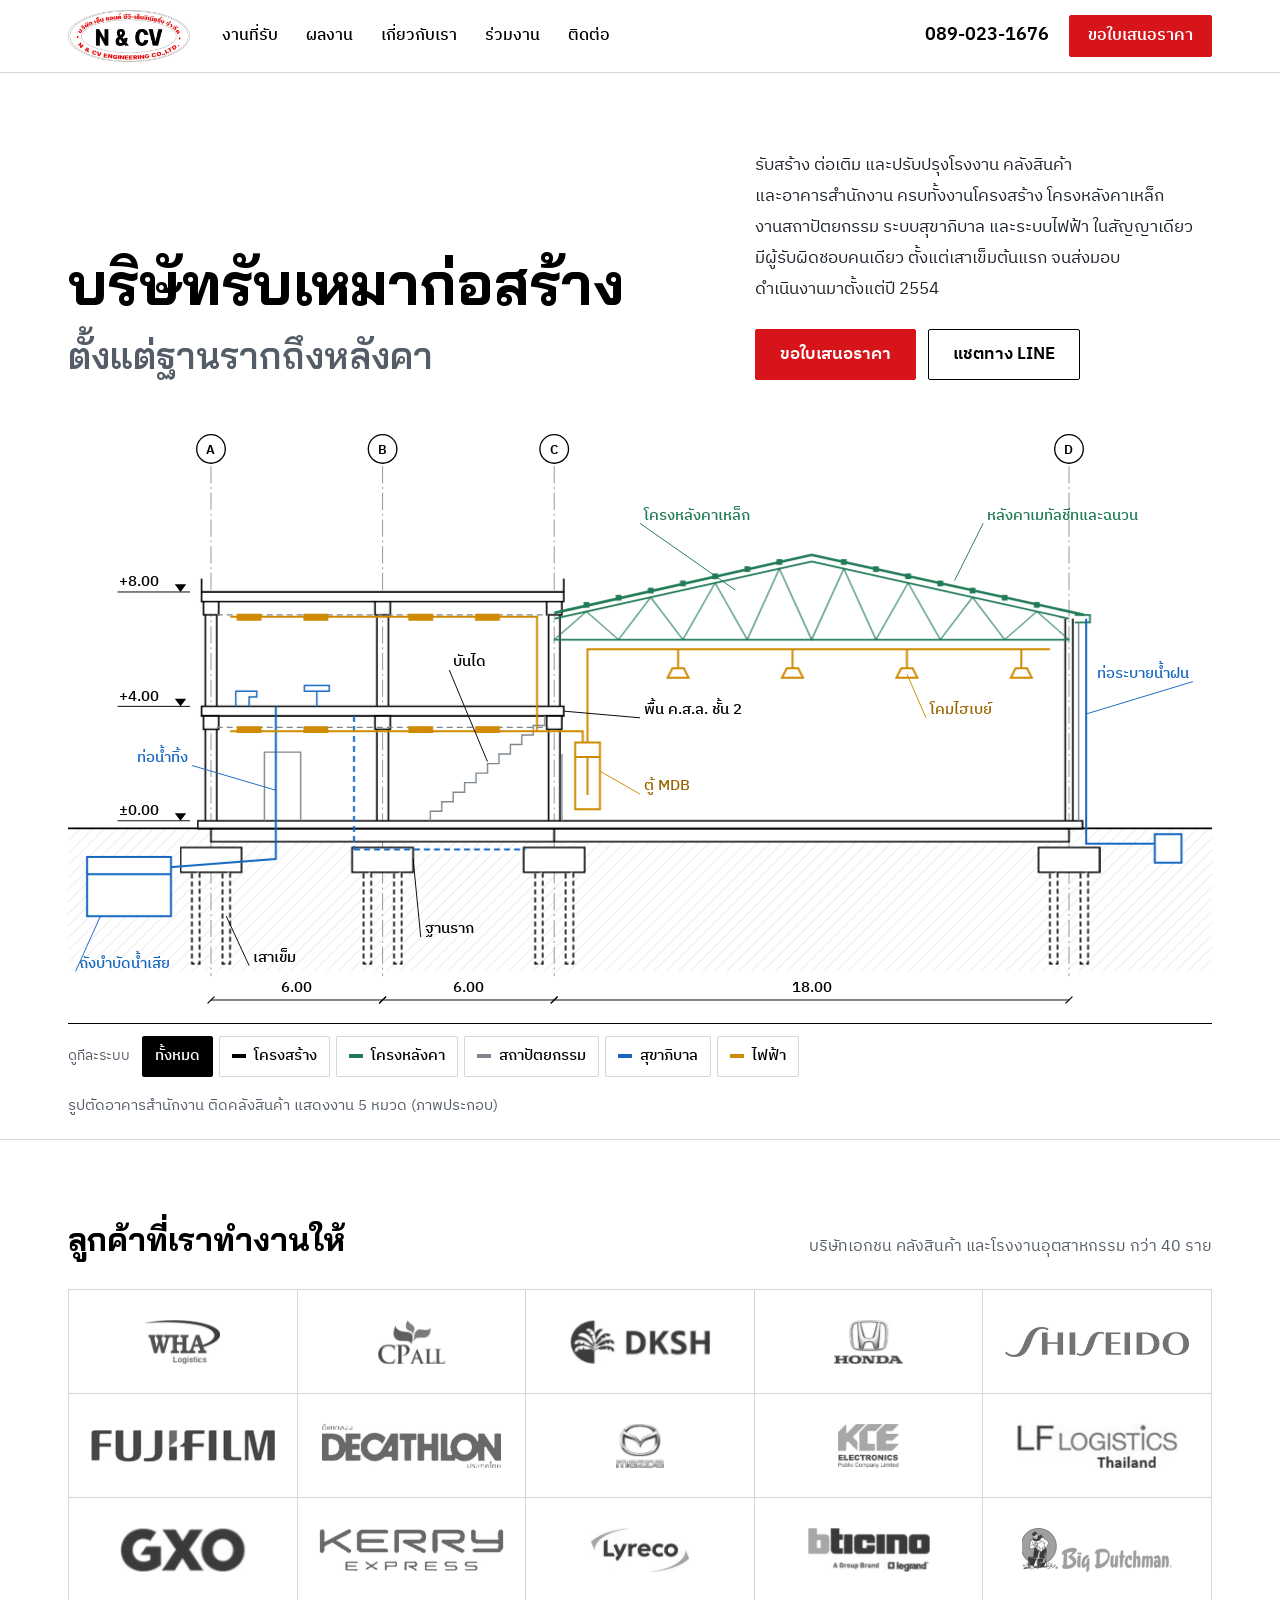
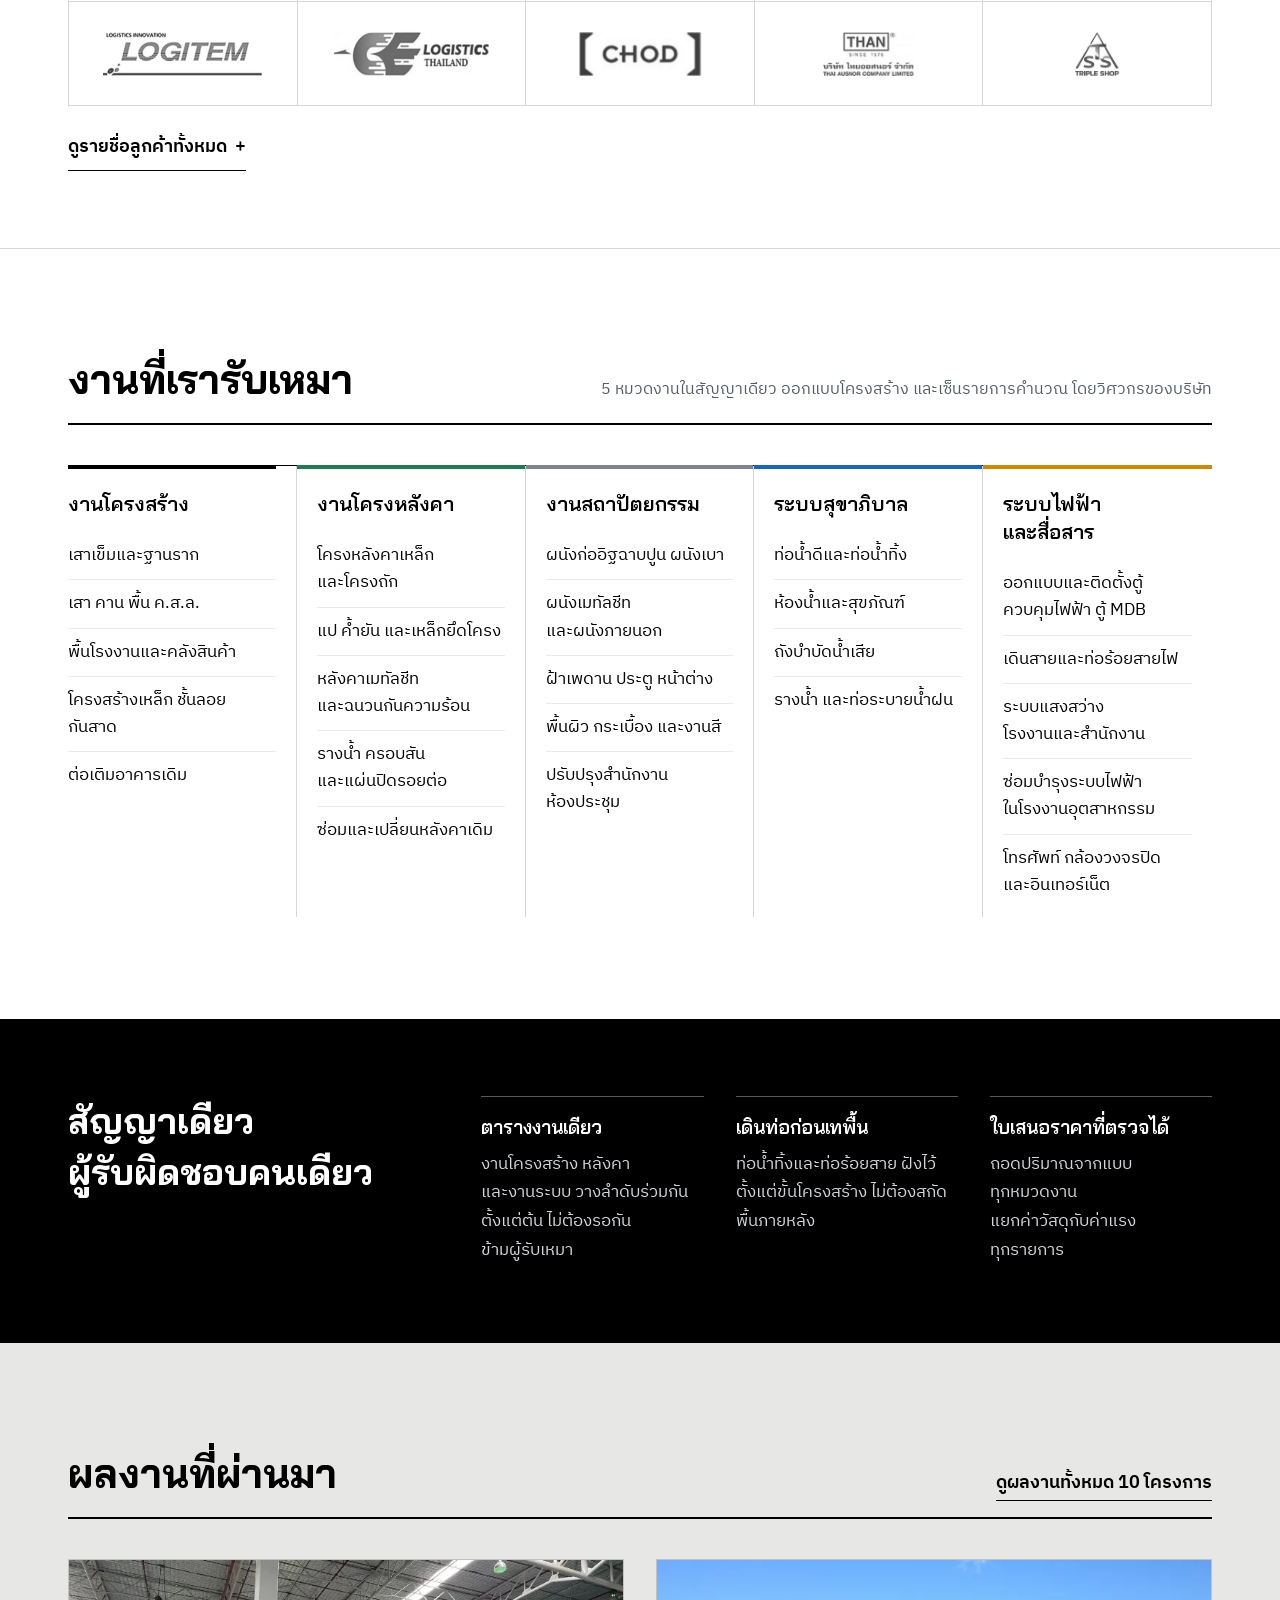
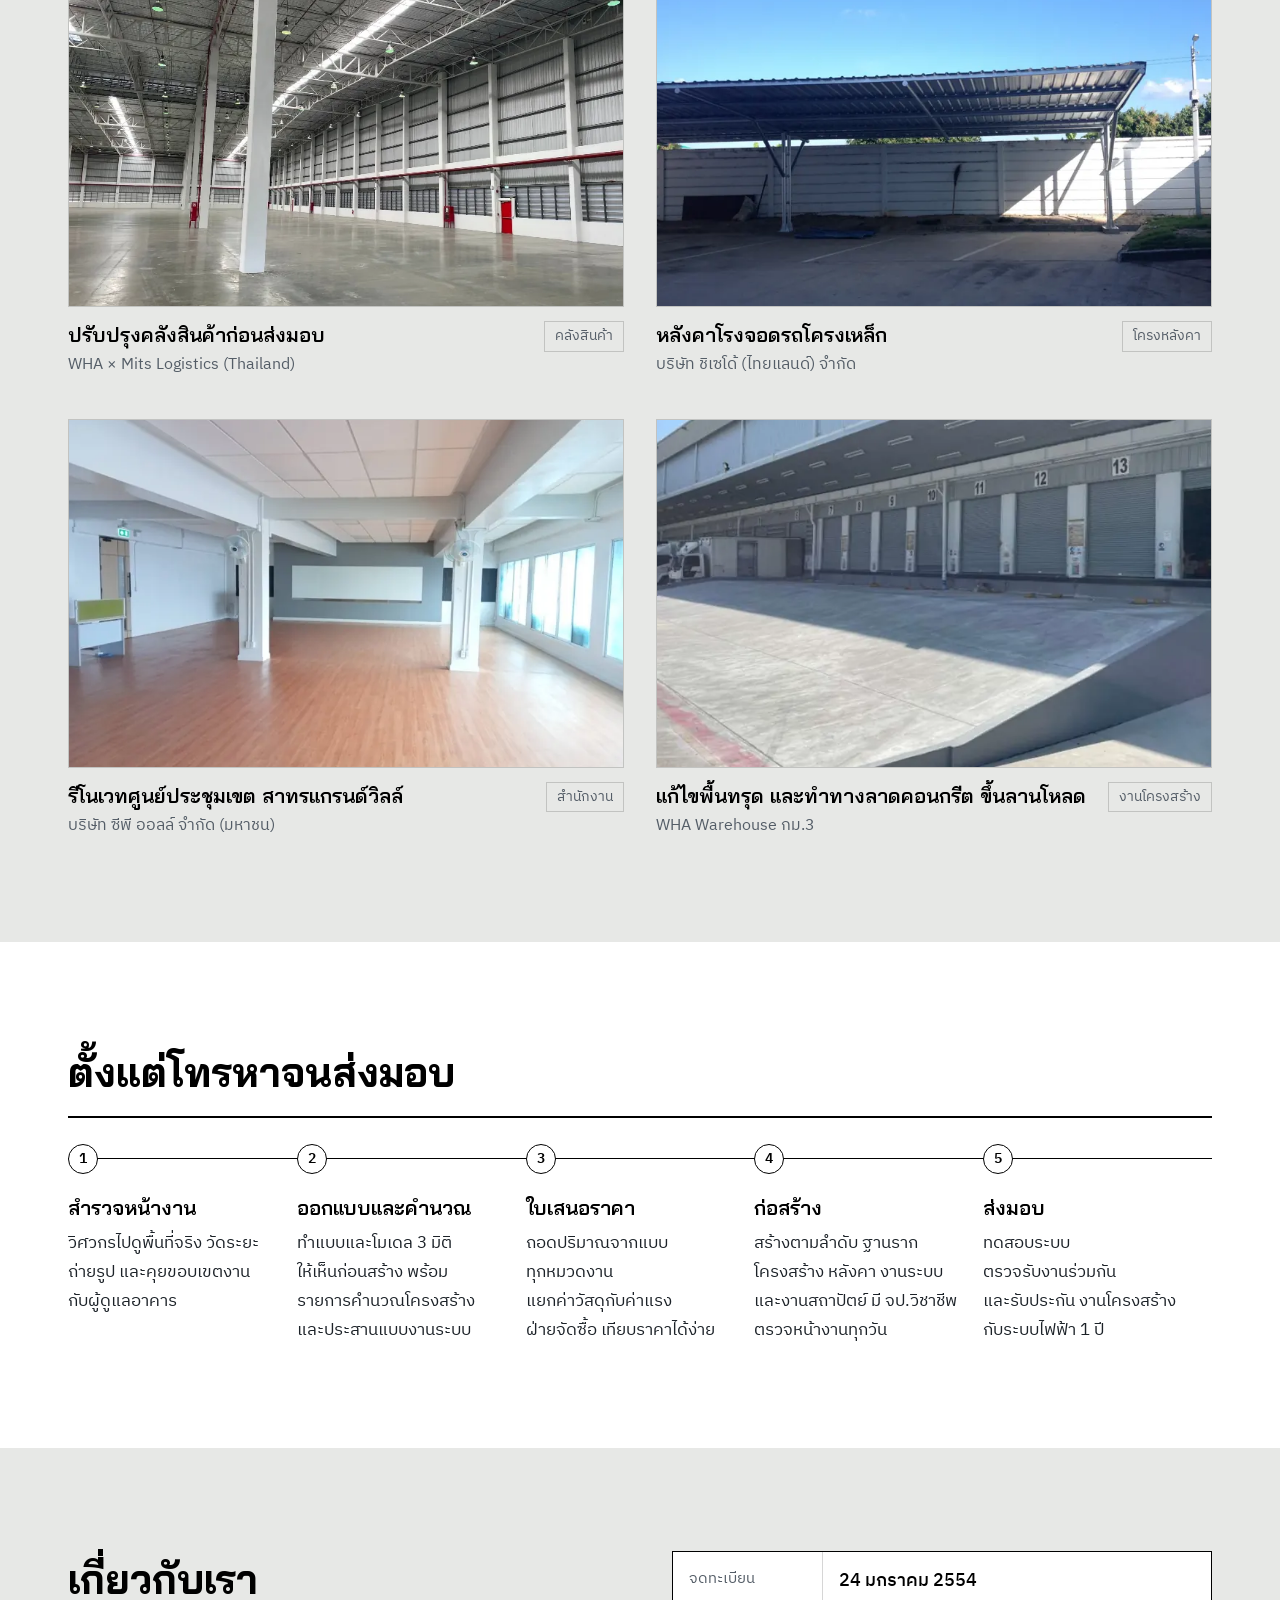
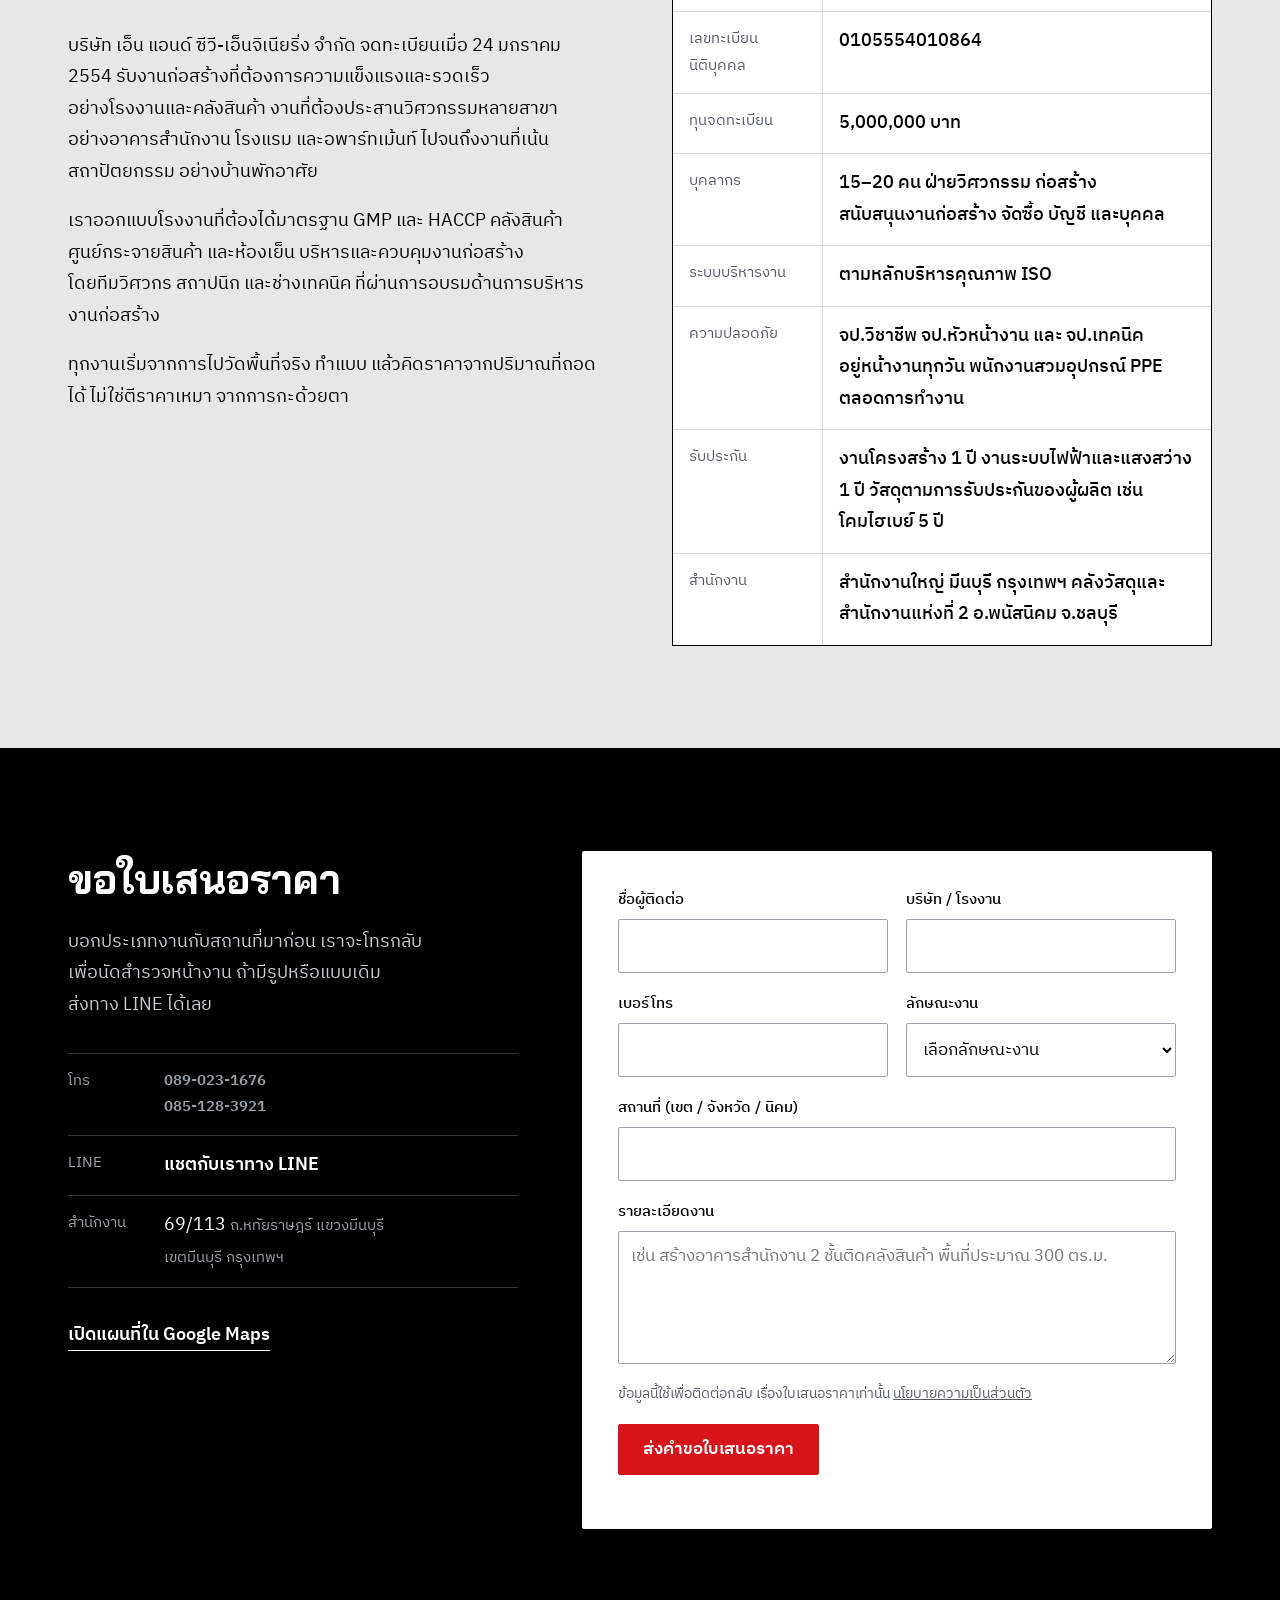
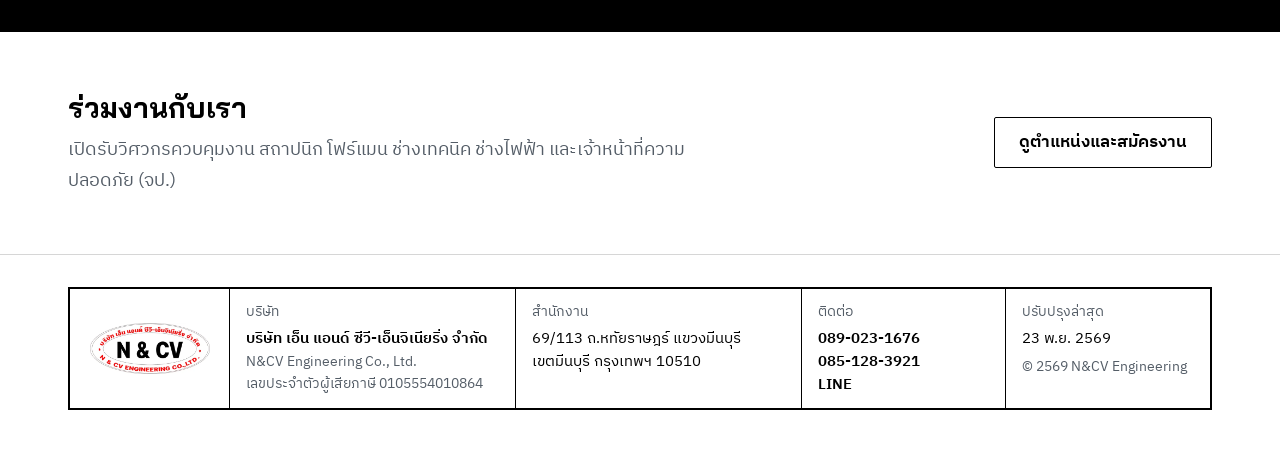
==== index.html @ 491dbe67 "เพิ่มผลงาน 10 โครงการ รายชื่อลูกค้า และข้อมูลบริษัทจากโปรไฟล์บริษัท - หน้า projects.html พร้อมรูปหน้" ====
<!DOCTYPE html>

<html lang="th">
<head>
<meta charset="utf-8"/>
<meta content="width=device-width, initial-scale=1" name="viewport"/>
<meta content="347ccyj2WPlnT-CvVRd_avqrvTC7numjDqYNuard7wk" name="google-site-verification"/>
<title>N&amp;CV Engineering | บริษัทรับเหมาก่อสร้าง งานโครงสร้าง หลังคา สถาปัตย์ และงานระบบ มีนบุรี</title>
<meta content="บริษัท เอ็น แอนด์ ซีวี-เอ็นจิเนียริ่ง จำกัด บริษัทรับเหมาก่อสร้างโรงงาน คลังสินค้า และอาคาร รับงานโครงสร้าง โครงหลังคาเหล็ก งานสถาปัตยกรรม ระบบสุขาภิบาล และระบบไฟฟ้า ตั้งแต่ปี 2554 มีนบุรี กรุงเทพฯ" name="description"/>
<link href="https://www.ncv-engineering.com/" rel="canonical"/>
<meta content="website" property="og:type"/>
<meta content="N&amp;CV Engineering — บริษัทรับเหมาก่อสร้าง ตั้งแต่ฐานรากถึงหลังคา" property="og:title"/>
<meta content="งานโครงสร้าง โครงหลังคา สถาปัตยกรรม สุขาภิบาล และไฟฟ้า โดยผู้รับเหมาหลักรายเดียว ตั้งแต่ปี 2554" property="og:description"/>
<meta content="https://www.ncv-engineering.com/" property="og:url"/>
<meta content="th_TH" property="og:locale"/>
<meta content="#000000" name="theme-color"/>
<link as="font" crossorigin="" href="assets/fonts/baijam-700.woff" rel="preload" type="font/woff"/>
<link as="font" crossorigin="" href="assets/fonts/plexthai-400.woff" rel="preload" type="font/woff"/>
<link href="css/site.css" rel="stylesheet"/>
<script type="application/ld+json">
{
  "@context": "https://schema.org",
  "@type": "GeneralContractor",
  "name": "บริษัท เอ็น แอนด์ ซีวี-เอ็นจิเนียริ่ง จำกัด",
  "alternateName": "N&CV Engineering Co., Ltd.",
  "url": "https://www.ncv-engineering.com/",
  "logo": "https://www.ncv-engineering.com/assets/img/logo.webp",
  "telephone": ["+66890231676", "+66851283921"],
  "taxID": "0105554010864",
  "foundingDate": "2011",
  "address": {
    "@type": "PostalAddress",
    "streetAddress": "69/113 ถนนหทัยราษฎร์ แขวงมีนบุรี",
    "addressLocality": "เขตมีนบุรี",
    "addressRegion": "กรุงเทพมหานคร",
    "addressCountry": "TH"
  },
  "areaServed": ["กรุงเทพมหานคร", "ปริมณฑล", "ภาคกลาง", "ภาคตะวันออก"],
  "knowsAbout": ["งานโครงสร้าง", "เสาเข็มและฐานราก", "โครงหลังคาเหล็ก", "งานสถาปัตยกรรม", "ระบบสุขาภิบาล", "ระบบไฟฟ้า"]
}
</script>
</head>
<body>
<a class="skip" href="#main">ข้ามไปเนื้อหา</a>
<header class="top">
<div class="top__in">
<a aria-label="N&amp;CV Engineering หน้าแรก" class="brand" href="./">
<img alt="บริษัท เอ็น แอนด์ ซีวี-เอ็นจิเนียริ่ง จำกัด" height="187" src="assets/img/logo.webp" width="440"/>
</a>
<nav aria-label="เมนูหลัก" class="nav">
<button aria-controls="nav-list" aria-expanded="false" class="nav__toggle" type="button">เมนู</button>
<ul id="nav-list">
<li><a href="#systems">งานที่รับ</a></li>
<li><a href="#projects">ผลงาน</a></li>
<li><a href="#about">เกี่ยวกับเรา</a></li>
<li><a href="#careers">ร่วมงาน</a></li>
<li><a href="#contact">ติดต่อ</a></li>
</ul>
</nav>
<div class="top__cta">
<a class="tel" href="tel:0890231676">089-023-1676</a>
<a class="btn btn--red" href="#contact">ขอใบเสนอราคา</a>
</div>
</div>
</header>
<main id="main">
<!-- HERO -->
<section aria-labelledby="hero-title" class="hero2">
<div class="wrap hero2__head">
<h1 id="hero-title"><span class="nw">บริษัทรับเหมาก่อสร้าง</span> <span class="nw h1-sub">ตั้งแต่ฐานรากถึงหลังคา</span></h1>
<div class="hero2__side">
<p class="lead"><span class="nw">รับสร้าง</span> <span class="nw">ต่อเติม</span> <span class="nw">และปรับปรุงโรงงาน</span> <span class="nw">คลังสินค้า</span> <span class="nw">และอาคารสำนักงาน</span> <span class="nw">ครบทั้งงานโครงสร้าง</span> <span class="nw">โครงหลังคาเหล็ก</span> <span class="nw">งานสถาปัตยกรรม</span> <span class="nw">ระบบสุขาภิบาล</span> <span class="nw">และระบบไฟฟ้า</span> <span class="nw">ในสัญญาเดียว</span> <span class="nw">มีผู้รับผิดชอบคนเดียว</span> <span class="nw">ตั้งแต่เสาเข็มต้นแรก</span> <span class="nw">จนส่งมอบ</span> <span class="nw">ดำเนินงานมาตั้งแต่ปี</span> 2554</p>
<div class="hero2__btns">
<a class="btn btn--red btn--lg" href="#contact">ขอใบเสนอราคา</a>
<a class="btn btn--line btn--lg" href="https://line.me/ti/p/NKvT3lnW9f" rel="noopener">แชตทาง LINE</a>
</div>
</div>
</div>
<figure class="wrap sect">
<div class="sect__dwg" id="sect">
<svg viewBox="0 0 1200 620" role="img" aria-labelledby="dwg-t dwg-d">
<title id="dwg-t">รูปตัดอาคาร แสดงงานโครงสร้าง สถาปัตยกรรม สุขาภิบาล และไฟฟ้า</title>
<desc id="dwg-d">อาคารสำนักงานสองชั้นติดกับคลังสินค้าโครงหลังคาเหล็ก ตั้งแต่เสาเข็มและฐานรากจนถึงท่อและระบบไฟฟ้า</desc>
<defs><pattern id="earth" width="9" height="9" patternUnits="userSpaceOnUse" patternTransform="rotate(45)"><line x1="0" y1="0" x2="0" y2="9" stroke="#b3b9bf" stroke-width="1"/></pattern>
<marker id="tk" viewBox="0 0 10 10" refX="5" refY="5" markerWidth="9" markerHeight="9" orient="auto"><line x1="1" y1="9" x2="9" y2="1" stroke="#000" stroke-width="1.4"/></marker></defs>
<g class="g-grid"><line x1="150" y1="40" x2="150" y2="575"/><line x1="330" y1="40" x2="330" y2="575"/><line x1="510" y1="40" x2="510" y2="575"/><line x1="1050" y1="40" x2="1050" y2="575"/></g>
<g class="g-bub"><circle cx="150" cy="22" r="15"/><text x="150" y="27">A</text><circle cx="330" cy="22" r="15"/><text x="330" y="27">B</text><circle cx="510" cy="22" r="15"/><text x="510" y="27">C</text><circle cx="1050" cy="22" r="15"/><text x="1050" y="27">D</text></g>
<rect x="0" y="420" width="1200" height="150" fill="url(#earth)" opacity=".55"/>
<line class="g-ground" x1="0" y1="420" x2="1200" y2="420"/>
<g class="L L-str L-fnd" data-layer="str">
<rect class="fill" x="118" y="440" width="64" height="26"/>
<rect class="pile" x="130" y="466" width="8" height="96"/>
<rect class="pile" x="162" y="466" width="8" height="96"/>
<rect class="fill" x="298" y="440" width="64" height="26"/>
<rect class="pile" x="310" y="466" width="8" height="96"/>
<rect class="pile" x="342" y="466" width="8" height="96"/>
<rect class="fill" x="478" y="440" width="64" height="26"/>
<rect class="pile" x="490" y="466" width="8" height="96"/>
<rect class="pile" x="522" y="466" width="8" height="96"/>
<rect class="fill" x="1018" y="440" width="64" height="26"/>
<rect class="pile" x="1030" y="466" width="8" height="96"/>
<rect class="pile" x="1062" y="466" width="8" height="96"/>
<rect class="fill" x="150" y="420" width="360" height="14"/>
<rect class="fill" x="510" y="420" width="540" height="14"/>
</g>
<g class="L L-str L-frame" data-layer="str">
<rect class="fill" x="136" y="412" width="928" height="8"/>
<path d="M144.0 412 V172 M156.0 412 V172"/>
<path d="M324.0 412 V172 M336.0 412 V172"/>
<path d="M504.0 412 V172 M516.0 412 V172"/>
<rect class="fill" x="140" y="292" width="380" height="10"/>
<rect class="fill" x="140" y="172" width="380" height="10"/>
<rect class="fill" x="142" y="302" width="16" height="14"/><rect class="fill" x="142" y="182" width="16" height="14"/>
<rect class="fill" x="322" y="302" width="16" height="14"/><rect class="fill" x="322" y="182" width="16" height="14"/>
<rect class="fill" x="502" y="302" width="16" height="14"/><rect class="fill" x="502" y="182" width="16" height="14"/>
<path d="M140 172 V158 M520 172 V158"/>
<path d="M1046 412 V200 M1054 412 V200"/>
</g>
<g class="L L-roof" data-layer="roof">
<path d="M510 200 L780 140 L1050 200"/>
<path d="M510 222 H1050"/>
<path class="thin" d="M510.0 222.0 L543.8 192.5 L577.5 222.0 L611.2 177.5 L645.0 222.0 L678.8 162.5 L712.5 222.0 L746.2 147.5 L780.0 222.0 L813.8 147.5 L847.5 222.0 L881.2 162.5 L915.0 222.0 L948.8 177.5 L982.5 222.0 L1016.2 192.5 L1050.0 222.0"/>
<path class="sheet" d="M510 194 L780 133 L1066 196"/>
<path d="M1056 196 h16 v8 h-16"/>
<rect class="pur" x="540.8" y="182.5" width="6" height="6"/>
<rect class="pur" x="810.8" y="137.5" width="6" height="6"/>
<rect class="pur" x="574.5" y="175.0" width="6" height="6"/>
<rect class="pur" x="844.5" y="145.0" width="6" height="6"/>
<rect class="pur" x="608.2" y="167.5" width="6" height="6"/>
<rect class="pur" x="878.2" y="152.5" width="6" height="6"/>
<rect class="pur" x="642.0" y="160.0" width="6" height="6"/>
<rect class="pur" x="912.0" y="160.0" width="6" height="6"/>
<rect class="pur" x="675.8" y="152.5" width="6" height="6"/>
<rect class="pur" x="945.8" y="167.5" width="6" height="6"/>
<rect class="pur" x="709.5" y="145.0" width="6" height="6"/>
<rect class="pur" x="979.5" y="175.0" width="6" height="6"/>
<rect class="pur" x="743.2" y="137.5" width="6" height="6"/>
<rect class="pur" x="1013.2" y="182.5" width="6" height="6"/>
</g>
<g class="L L-arc" data-layer="arc">
<path d="M510 194 H510"/>
<path class="dash" d="M156 314 H504 M156 196 H504"/>
<path d="M1060 412 V204"/>
<path d="M518 412 V342 H518"/>
<path d="M206 412 V340 H244 V412"/>
<path d="M380 412 L380 402 L392 402 L392 392 L404 392 L404 382 L416 382 L416 372 L428 372 L428 362 L440 362 L440 352 L452 352 L452 342 L464 342 L464 332 L476 332 L476 322 L488 322 L488 312 L500 312 L500 302"/>
</g>
<g class="L L-san" data-layer="san">
<path class="fixt" d="M176 292 v-16 h22 v6 h-8 v10 M248 270 h26 v6 h-26z M261 276 v16"/>
<path d="M218 292 V452 L64 464"/>
<rect class="fillw" x="20" y="450" width="88" height="62"/><path d="M20 468 H108"/>
<path d="M1068 200 V410 L1068 436 H1140"/><rect class="fillw" x="1140" y="426" width="28" height="30"/>
<path class="dash" d="M300 302 V442 M300 442 H480"/>
</g>
<g class="L L-ele" data-layer="ele">
<rect class="fillw" x="532" y="330" width="26" height="70"/><path d="M532 345 h26 M545 345 v40"/>
<path d="M545 330 V232 H1030 M545 232 V232"/>
<path d="M640 232 V252 M629 262 L634 252 H646 L651 262 Z"/>
<path d="M760 232 V252 M749 262 L754 252 H766 L771 262 Z"/>
<path d="M880 232 V252 M869 262 L874 252 H886 L891 262 Z"/>
<path d="M1000 232 V252 M989 262 L994 252 H1006 L1011 262 Z"/>
<path d="M540 330 V318 H170 M492 318 V198 H170"/>
<rect class="lamp" x="178" y="314" width="24" height="5"/><rect class="lamp" x="178" y="196" width="24" height="5"/>
<rect class="lamp" x="248" y="314" width="24" height="5"/><rect class="lamp" x="248" y="196" width="24" height="5"/>
<rect class="lamp" x="358" y="314" width="24" height="5"/><rect class="lamp" x="358" y="196" width="24" height="5"/>
<rect class="lamp" x="428" y="314" width="24" height="5"/><rect class="lamp" x="428" y="196" width="24" height="5"/>
</g>
<g class="labs">
<g class="lab" data-layer="str"><path d="M166 512 L190 564"/><text x="194" y="560" text-anchor="start">เสาเข็ม</text></g>
<g class="lab" data-layer="str"><path d="M362 452 L370 534"/><text x="374" y="530" text-anchor="start">ฐานราก</text></g>
<g class="lab" data-layer="roof"><path d="M700 170 L600 100"/><text x="604" y="96" text-anchor="start">โครงหลังคาเหล็ก</text></g>
<g class="lab" data-layer="roof"><path d="M930 160 L960 100"/><text x="964" y="96" text-anchor="start">หลังคาเมทัลชีทและฉนวน</text></g>
<g class="lab" data-layer="str"><path d="M520 297 L600 304"/><text x="604" y="300" text-anchor="start">พื้น ค.ส.ล. ชั้น 2</text></g>
<g class="lab" data-layer="arc"><path d="M440 350 L400 254"/><text x="404" y="250" text-anchor="start">บันได</text></g>
<g class="lab" data-layer="san"><path d="M34 512 L8 570"/><text x="12" y="566" text-anchor="start">ถังบำบัดน้ำเสีย</text></g>
<g class="lab" data-layer="san"><path d="M218 380 L130 354"/><text x="126" y="350" text-anchor="end">ท่อน้ำทิ้ง</text></g>
<g class="lab" data-layer="san"><path d="M1068 300 L1180 266"/><text x="1176" y="262" text-anchor="end">ท่อระบายน้ำฝน</text></g>
<g class="lab" data-layer="ele"><path d="M558 360 L600 384"/><text x="604" y="380" text-anchor="start">ตู้ MDB</text></g>
<g class="lab" data-layer="ele"><path d="M880 258 L900 304"/><text x="904" y="300" text-anchor="start">โคมไฮเบย์</text></g>
</g>
<g class="lv">
<path d="M52 412 H128"/><path class="tri" d="M118 412 l-6 -8 h12z"/><text x="54" y="406">±0.00</text>
<path d="M52 292 H128"/><path class="tri" d="M118 292 l-6 -8 h12z"/><text x="54" y="286">+4.00</text>
<path d="M52 172 H128"/><path class="tri" d="M118 172 l-6 -8 h12z"/><text x="54" y="166">+8.00</text>
</g>
<g class="dm">
<line x1="150" y1="600" x2="330" y2="600" marker-start="url(#tk)" marker-end="url(#tk)"/><text x="240.0" y="592">6.00</text>
<line x1="330" y1="600" x2="510" y2="600" marker-start="url(#tk)" marker-end="url(#tk)"/><text x="420.0" y="592">6.00</text>
<line x1="510" y1="600" x2="1050" y2="600" marker-start="url(#tk)" marker-end="url(#tk)"/><text x="780.0" y="592">18.00</text>
</g></svg>
    </div>
<figcaption class="sect__bar">
<div aria-label="เลือกดูทีละระบบ" class="layers" role="group">
<span class="layers__k">ดูทีละระบบ</span>
<button aria-pressed="true" class="ly" data-layer="all" type="button">ทั้งหมด</button>
<button aria-pressed="false" class="ly" data-layer="str" type="button"><i class="sw sw--str"></i>โครงสร้าง</button>
<button aria-pressed="false" class="ly" data-layer="roof" type="button"><i class="sw sw--roof"></i>โครงหลังคา</button>
<button aria-pressed="false" class="ly" data-layer="arc" type="button"><i class="sw sw--arc"></i>สถาปัตยกรรม</button>
<button aria-pressed="false" class="ly" data-layer="san" type="button"><i class="sw sw--san"></i>สุขาภิบาล</button>
<button aria-pressed="false" class="ly" data-layer="ele" type="button"><i class="sw sw--ele"></i>ไฟฟ้า</button>
</div>
<p class="sect__cap"><span class="nw">รูปตัดอาคารสำนักงาน</span> <span class="nw">ติดคลังสินค้า</span> <span class="nw">แสดงงาน</span> 5 <span class="nw">หมวด</span> <span class="nw">(ภาพประกอบ)</span></p>
</figcaption>
</figure>
</section>
<!-- CLIENTS -->
<section aria-labelledby="clients-t" class="clients">
<div class="wrap">
<div class="clients__head">
<h2 id="clients-t">ลูกค้าที่เราทำงานให้</h2>
<p class="sec__note"><span class="nw">บริษัทเอกชน</span> <span class="nw">คลังสินค้า</span> <span class="nw">และโรงงานอุตสาหกรรม</span> <span class="nw">กว่า</span> 40 <span class="nw">ราย</span></p>
</div>
<ul class="logos">
<li><img alt="WHA" height="96" loading="lazy" src="assets/img/clients/wha.webp" width="164"/></li>
<li><img alt="CP ALL" height="96" loading="lazy" src="assets/img/clients/cpall.webp" width="147"/></li>
<li><img alt="DKSH" height="94" loading="lazy" src="assets/img/clients/dksh.webp" width="300"/></li>
<li><img alt="Honda" height="96" loading="lazy" src="assets/img/clients/honda.webp" width="149"/></li>
<li><img alt="Shiseido" height="60" loading="lazy" src="assets/img/clients/shiseido.webp" width="360"/></li>
<li><img alt="Fujifilm" height="51" loading="lazy" src="assets/img/clients/fujifilm.webp" width="300"/></li>
<li><img alt="Decathlon" height="74" loading="lazy" src="assets/img/clients/decathlon.webp" width="300"/></li>
<li><img alt="Mazda" height="96" loading="lazy" src="assets/img/clients/mazda.webp" width="103"/></li>
<li><img alt="KCE" height="96" loading="lazy" src="assets/img/clients/kce.webp" width="132"/></li>
<li><img alt="LF Logistics" height="82" loading="lazy" src="assets/img/clients/lf.webp" width="300"/></li>
<li><img alt="GXO" height="96" loading="lazy" src="assets/img/clients/gxo.webp" width="273"/></li>
<li><img alt="Kerry Express" height="69" loading="lazy" src="assets/img/clients/kerry.webp" width="300"/></li>
<li><img alt="Lyreco" height="96" loading="lazy" src="assets/img/clients/lyreco.webp" width="212"/></li>
<li><img alt="BTicino" height="96" loading="lazy" src="assets/img/clients/bticino.webp" width="266"/></li>
<li><img alt="Big Dutchman" height="88" loading="lazy" src="assets/img/clients/bigdutchman.webp" width="300"/></li>
<li><img alt="Logitem" height="83" loading="lazy" src="assets/img/clients/logitem.webp" width="300"/></li>
<li><img alt="E Logistics Thailand" height="85" loading="lazy" src="assets/img/clients/elogistics.webp" width="300"/></li>
<li><img alt="โชติธนวัฒน์" height="96" loading="lazy" src="assets/img/clients/chod.webp" width="267"/></li>
<li><img alt="ไทยออสนอร์" height="96" loading="lazy" src="assets/img/clients/thaiausnor.webp" width="197"/></li>
<li><img alt="Triple Shop" height="96" loading="lazy" src="assets/img/clients/tripleshop.webp" width="97"/></li>
</ul>
<details class="names">
<summary>ดูรายชื่อลูกค้าทั้งหมด</summary>
<ul>
<li>AAL CO.,LTD.</li>
<li>ASIA VENDING MACHINE OPERATION CO.,LTD.</li>
<li>FERRUM PUBLIC CO.,LTD.</li>
<li>G4S SOLUTION (THAILAND) CO.,LTD.</li>
<li>HIROOK (THAILAND) CO.,LTD.</li>
<li>TRD ASIA CO.,LTD.</li>
<li>บริษัท เค ซี อี อินเตอร์เนชั่นแนล จำกัด</li>
<li>บริษัท เค.เอส.รีฟริเจอเรชั่น จำกัด</li>
<li>บริษัท เคซีอี อีเล็คโทรนิคส์ จำกัด</li>
<li>บริษัท เคซีอี เทคโนโลยี จำกัด</li>
<li>บริษัท โชติธนวัฒน์ จำกัด</li>
<li>บริษัท ซีพี ออลล์ จำกัด (มหาชน)</li>
<li>บริษัท เซโฟรา ดิจิตอล (ประเทศไทย) จำกัด</li>
<li>บริษัท ทีเอสทูลคอมพลีท จำกัด</li>
<li>บริษัท ไทยออสนอร์ จำกัด</li>
<li>บริษัท ทเวนตี้โฟร์ ช้อปปิ้ง จำกัด</li>
<li>บริษัท เทคิ้นท์ จำกัด</li>
<li>ทรัสต์เพื่อการลงทุนในสิทธิการเช่าอสังหาริมทรัพย์ ภิรัชออฟฟิศ</li>
<li>บริษัท ไทยเนส คอร์เปอเรชั่น</li>
<li>ธนาคารแลนด์ แอนด์ เฮ้าส์</li>
<li>บริษัท บิทิชีโน (ประเทศไทย) จำกัด</li>
<li>บริษัท บิลท์ แลนด์ จำกัด</li>
<li>บริษัท ปิยะมาตา จำกัด</li>
<li>บริษัท ปัญญาธารา จำกัด</li>
<li>บริษัท ปีเตอร์ พอล แอนด์ แมรี่ อินเตอร์เทรด จำกัด</li>
<li>บริษัท ภิรัชบุรี จำกัด</li>
<li>บริษัท รวมวรรธนะ จำกัด</li>
<li>บริษัท ลีเรคโก (ประเทศไทย) จำกัด</li>
<li>บริษัท โลจิเทม (ประเทศไทย) จำกัด</li>
<li>วิทยาลัยเทคโนโลยีปัญญาภิวัฒน์</li>
<li>บริษัท สยาม เค-เทค จำกัด</li>
<li>บริษัท สยามซันไรซ์ เอ็นเตอร์ไพรส์ จำกัด</li>
<li>บริษัท สไมล์บูล มาเก็ตติ้ง จำกัด</li>
<li>บริษัท อินเตอร์ไทย ดีเวลล็อปเมนท์ จำกัด</li>
<li>นิติบุคคลอาคารชุด ไอ-เฮ้าส์ ลากูน่าการ์เด้นท์ 4</li>
<li>บริษัท อิชิดะ ไทเชอิชิ (ประเทศไทย) จำกัด</li>
<li>บริษัท ออฟฟิศเมท โลจิกส์ จำกัด</li>
<li>บริษัท ฮิวล่อน (ประเทศไทย) จำกัด</li>
<li>บริษัท ชิเซโด้ (ไทยแลนด์) จำกัด</li>
<li>บริษัท คุเรฮะ (ไทยแลนด์) จำกัด</li>
<li>WHA Group</li>
<li>DKSH</li>
<li>LF Logistics Thailand</li>
<li>Mits Logistics (Thailand)</li>
<li>Unilever</li>
</ul>
</details>
</div>
</section>
<!-- SYSTEMS -->
<section aria-labelledby="systems-t" class="sec" id="systems">
<div class="wrap">
<div class="sec__head">
<h2 id="systems-t">งานที่เรารับเหมา</h2>
<p class="sec__note">5 <span class="nw">หมวดงานในสัญญาเดียว</span> <span class="nw">ออกแบบโครงสร้าง</span> <span class="nw">และเซ็นรายการคำนวณ</span> <span class="nw">โดยวิศวกรของบริษัท</span></p>
</div>
<div class="sys">
<section aria-labelledby="s-str" class="sys__col" data-layer="str">
<h3 id="s-str"><i class="sw sw--str"></i>งานโครงสร้าง</h3>
<ul>
<li><span class="nw">เสาเข็มและฐานราก</span></li>
<li><span class="nw">เสา</span> <span class="nw">คาน</span> <span class="nw">พื้น</span> <span class="nw">ค.ส.ล.</span></li>
<li>พื้นโรงงานและคลังสินค้า</li>
<li><span class="nw">โครงสร้างเหล็ก</span> <span class="nw">ชั้นลอย</span> <span class="nw">กันสาด</span></li>
<li><span class="nw">ต่อเติมอาคารเดิม</span></li>
</ul>
</section>
<section aria-labelledby="s-roof" class="sys__col" data-layer="roof">
<h3 id="s-roof"><i class="sw sw--roof"></i>งานโครงหลังคา</h3>
<ul>
<li><span class="nw">โครงหลังคาเหล็ก</span> <span class="nw">และโครงถัก</span></li>
<li><span class="nw">แป</span> <span class="nw">ค้ำยัน</span> <span class="nw">และเหล็กยึดโครง</span></li>
<li><span class="nw">หลังคาเมทัลชีท</span> <span class="nw">และฉนวนกันความร้อน</span></li>
<li><span class="nw">รางน้ำ</span> <span class="nw">ครอบสัน</span> <span class="nw">และแผ่นปิดรอยต่อ</span></li>
<li>ซ่อมและเปลี่ยนหลังคาเดิม</li>
</ul>
</section>
<section aria-labelledby="s-arc" class="sys__col" data-layer="arc">
<h3 id="s-arc"><i class="sw sw--arc"></i>งานสถาปัตยกรรม</h3>
<ul>
<li><span class="nw">ผนังก่ออิฐฉาบปูน</span> <span class="nw">ผนังเบา</span></li>
<li><span class="nw">ผนังเมทัลชีท</span> <span class="nw">และผนังภายนอก</span></li>
<li><span class="nw">ฝ้าเพดาน</span> <span class="nw">ประตู</span> <span class="nw">หน้าต่าง</span></li>
<li><span class="nw">พื้นผิว</span> <span class="nw">กระเบื้อง</span> <span class="nw">และงานสี</span></li>
<li><span class="nw">ปรับปรุงสำนักงาน</span> <span class="nw">ห้องประชุม</span></li>
</ul>
</section>
<section aria-labelledby="s-san" class="sys__col" data-layer="san">
<h3 id="s-san"><i class="sw sw--san"></i>ระบบสุขาภิบาล</h3>
<ul>
<li>ท่อน้ำดีและท่อน้ำทิ้ง</li>
<li><span class="nw">ห้องน้ำและสุขภัณฑ์</span></li>
<li><span class="nw">ถังบำบัดน้ำเสีย</span></li>
<li><span class="nw">รางน้ำ</span> <span class="nw">และท่อระบายน้ำฝน</span></li>
</ul>
</section>
<section aria-labelledby="s-ele" class="sys__col" data-layer="ele">
<h3 id="s-ele"><i class="sw sw--ele"></i>ระบบไฟฟ้าและสื่อสาร</h3>
<ul>
<li>ออกแบบและติดตั้งตู้ควบคุมไฟฟ้า <span class="nw">ตู้</span> MDB</li>
<li>เดินสายและท่อร้อยสายไฟ</li>
<li><span class="nw">ระบบแสงสว่าง</span> <span class="nw">โรงงานและสำนักงาน</span></li>
<li><span class="nw">ซ่อมบำรุงระบบไฟฟ้า</span> <span class="nw">ในโรงงานอุตสาหกรรม</span></li>
<li><span class="nw">โทรศัพท์</span> <span class="nw">กล้องวงจรปิด</span> <span class="nw">และอินเทอร์เน็ต</span></li>
</ul>
</section>
</div>
</div>
</section>
<!-- ONE CONTRACTOR -->
<section aria-labelledby="one-t" class="one">
<div class="wrap one__in">
<h2 id="one-t"><span class="nw">สัญญาเดียว</span> <span class="nw">ผู้รับผิดชอบคนเดียว</span></h2>
<dl class="one__list">
<div><dt><span class="nw">ตารางงานเดียว</span></dt><dd><span class="nw">งานโครงสร้าง</span> <span class="nw">หลังคา</span> <span class="nw">และงานระบบ</span> วางลำดับร่วมกันตั้งแต่ต้น <span class="nw">ไม่ต้องรอกัน</span> <span class="nw">ข้ามผู้รับเหมา</span></dd></div>
<div><dt><span class="nw">เดินท่อก่อนเทพื้น</span></dt><dd>ท่อน้ำทิ้งและท่อร้อยสาย ฝังไว้ตั้งแต่ขั้นโครงสร้าง ไม่ต้องสกัดพื้นภายหลัง</dd></div>
<div><dt><span class="nw">ใบเสนอราคาที่ตรวจได้</span></dt><dd><span class="nw">ถอดปริมาณจากแบบ</span> <span class="nw">ทุกหมวดงาน</span> <span class="nw">แยกค่าวัสดุกับค่าแรง</span> <span class="nw">ทุกรายการ</span></dd></div>
</dl>
</div>
</section>
<!-- PROJECTS -->
<section aria-labelledby="projects-t" class="sec sec--grey" id="projects">
<div class="wrap">
<div class="sec__head">
<h2 id="projects-t">ผลงานที่ผ่านมา</h2>
<a class="more" href="projects.html">ดูผลงานทั้งหมด 10 โครงการ</a>
</div>
<div class="pj pj--grid">
<article class="pj__item">
<a class="pj__link" href="projects.html#wha-mits-warehouse">
<div class="pj__img"><img alt="ปรับปรุงคลังสินค้าก่อนส่งมอบ — WHA × Mits Logistics (Thailand)" class="" decoding="async" height="494" loading="lazy" sizes="(max-width: 900px) 100vw, 40vw" src="assets/img/projects/wha-mits-warehouse-1-s.webp" srcset="assets/img/projects/wha-mits-warehouse-1-s.webp 755w, assets/img/projects/wha-mits-warehouse-1.webp 755w" width="755"/></div>
<div class="pj__meta">
<p class="pj__type">คลังสินค้า</p>
<h3>ปรับปรุงคลังสินค้าก่อนส่งมอบ</h3>
<p class="pj__client">WHA × Mits Logistics (Thailand)</p>
</div>
</a>
</article>
<article class="pj__item">
<a class="pj__link" href="projects.html#shiseido-carport">
<div class="pj__img"><img alt="หลังคาโรงจอดรถโครงเหล็ก — บริษัท ชิเซโด้ (ไทยแลนด์) จำกัด" class="" decoding="async" height="733" loading="lazy" sizes="(max-width: 900px) 100vw, 40vw" src="assets/img/projects/shiseido-carport-1-s.webp" srcset="assets/img/projects/shiseido-carport-1-s.webp 760w, assets/img/projects/shiseido-carport-1.webp 1141w" width="1141"/></div>
<div class="pj__meta">
<p class="pj__type">โครงหลังคา</p>
<h3>หลังคาโรงจอดรถโครงเหล็ก</h3>
<p class="pj__client"><span class="nw">บริษัท</span> <span class="nw">ชิเซโด้</span> <span class="nw">(ไทยแลนด์)</span> <span class="nw">จำกัด</span></p>
</div>
</a>
</article>
<article class="pj__item">
<a class="pj__link" href="projects.html#cpall-sathorn">
<div class="pj__img"><img alt="รีโนเวทศูนย์ประชุมเขต สาทรแกรนด์วิลล์ — บริษัท ซีพี ออลล์ จำกัด (มหาชน)" class="" decoding="async" height="822" loading="lazy" sizes="(max-width: 900px) 100vw, 40vw" src="assets/img/projects/cpall-sathorn-1-s.webp" srcset="assets/img/projects/cpall-sathorn-1-s.webp 760w, assets/img/projects/cpall-sathorn-1.webp 1235w" width="1235"/></div>
<div class="pj__meta">
<p class="pj__type">สำนักงาน</p>
<h3>รีโนเวทศูนย์ประชุมเขต <span class="nw">สาทรแกรนด์วิลล์</span></h3>
<p class="pj__client"><span class="nw">บริษัท</span> <span class="nw">ซีพี</span> <span class="nw">ออลล์</span> <span class="nw">จำกัด</span> <span class="nw">(มหาชน)</span></p>
</div>
</a>
</article>
<article class="pj__item">
<a class="pj__link" href="projects.html#wha-ramp">
<div class="pj__img"><img alt="แก้ไขพื้นทรุด และทำทางลาดคอนกรีต ขึ้นลานโหลด — WHA Warehouse กม.3" class="" decoding="async" height="606" loading="lazy" sizes="(max-width: 900px) 100vw, 40vw" src="assets/img/projects/wha-ramp-1-s.webp" srcset="assets/img/projects/wha-ramp-1-s.webp 760w, assets/img/projects/wha-ramp-1.webp 1103w" width="1103"/></div>
<div class="pj__meta">
<p class="pj__type">งานโครงสร้าง</p>
<h3><span class="nw">แก้ไขพื้นทรุด</span> <span class="nw">และทำทางลาดคอนกรีต</span> <span class="nw">ขึ้นลานโหลด</span></h3>
<p class="pj__client">WHA Warehouse <span class="nw">กม.3</span></p>
</div>
</a>
</article>
</div>
</div>
</section>
<!-- PROCESS -->
<section aria-labelledby="process-t" class="sec">
<div class="wrap">
<div class="sec__head">
<h2 id="process-t">ตั้งแต่โทรหาจนส่งมอบ</h2>
</div>
<ol class="steps">
<li><span class="gb gb--s">1</span><h3><span class="nw">สำรวจหน้างาน</span></h3><p>วิศวกรไปดูพื้นที่จริง <span class="nw">วัดระยะ</span> <span class="nw">ถ่ายรูป</span> <span class="nw">และคุยขอบเขตงาน</span> <span class="nw">กับผู้ดูแลอาคาร</span></p></li>
<li><span class="gb gb--s">2</span><h3><span class="nw">ออกแบบและคำนวณ</span></h3><p><span class="nw">ทำแบบและโมเดล</span> <span class="nw">3 มิติ</span> <span class="nw">ให้เห็นก่อนสร้าง</span> พร้อมรายการคำนวณโครงสร้าง <span class="nw">และประสานแบบงานระบบ</span></p></li>
<li><span class="gb gb--s">3</span><h3><span class="nw">ใบเสนอราคา</span></h3><p><span class="nw">ถอดปริมาณจากแบบ</span> <span class="nw">ทุกหมวดงาน</span> <span class="nw">แยกค่าวัสดุกับค่าแรง</span> <span class="nw">ฝ่ายจัดซื้อ</span> <span class="nw">เทียบราคาได้ง่าย</span></p></li>
<li><span class="gb gb--s">4</span><h3><span class="nw">ก่อสร้าง</span></h3><p><span class="nw">สร้างตามลำดับ</span> <span class="nw">ฐานราก</span> <span class="nw">โครงสร้าง</span> <span class="nw">หลังคา</span> <span class="nw">งานระบบ</span> <span class="nw">และงานสถาปัตย์</span> <span class="nw">มี จป.วิชาชีพ</span> <span class="nw">ตรวจหน้างานทุกวัน</span></p></li>
<li><span class="gb gb--s">5</span><h3><span class="nw">ส่งมอบ</span></h3><p><span class="nw">ทดสอบระบบ</span> <span class="nw">ตรวจรับงานร่วมกัน</span> <span class="nw">และรับประกัน</span> งานโครงสร้างกับระบบไฟฟ้า <span class="nw">1 ปี</span></p></li>
</ol>
</div>
</section>
<!-- ABOUT -->
<section aria-labelledby="about-t" class="sec sec--grey" id="about">
<div class="wrap about">
<div class="about__text">
<h2 id="about-t">เกี่ยวกับเรา</h2>
<p><span class="nw">บริษัท</span> <span class="nw">เอ็น</span> <span class="nw">แอนด์</span> <span class="nw">ซีวี-เอ็นจิเนียริ่ง</span> <span class="nw">จำกัด</span> <span class="nw">จดทะเบียนเมื่อ</span> 24 <span class="nw">มกราคม</span> 2554 รับงานก่อสร้างที่ต้องการความแข็งแรงและรวดเร็ว <span class="nw">อย่างโรงงานและคลังสินค้า</span> งานที่ต้องประสานวิศวกรรมหลายสาขา <span class="nw">อย่างอาคารสำนักงาน</span> <span class="nw">โรงแรม</span> <span class="nw">และอพาร์ทเม้นท์</span> ไปจนถึงงานที่เน้นสถาปัตยกรรม <span class="nw">อย่างบ้านพักอาศัย</span></p>
<p>เราออกแบบโรงงานที่ต้องได้มาตรฐาน GMP <span class="nw">และ</span> HACCP <span class="nw">คลังสินค้า</span> <span class="nw">ศูนย์กระจายสินค้า</span> <span class="nw">และห้องเย็น</span> บริหารและควบคุมงานก่อสร้าง <span class="nw">โดยทีมวิศวกร</span> <span class="nw">สถาปนิก</span> <span class="nw">และช่างเทคนิค</span> ที่ผ่านการอบรมด้านการบริหารงานก่อสร้าง</p>
<p>ทุกงานเริ่มจากการไปวัดพื้นที่จริง <span class="nw">ทำแบบ</span> แล้วคิดราคาจากปริมาณที่ถอดได้ <span class="nw">ไม่ใช่ตีราคาเหมา</span> <span class="nw">จากการกะด้วยตา</span></p>
</div>
<dl class="facts">
<div><dt>จดทะเบียน</dt><dd>24 <span class="nw">มกราคม</span> 2554</dd></div>
<div><dt>เลขทะเบียนนิติบุคคล</dt><dd class="num">0105554010864</dd></div>
<div><dt>ทุนจดทะเบียน</dt><dd><span class="nw">5,000,000 บาท</span></dd></div>
<div><dt>บุคลากร</dt><dd><span class="nw">15–20 คน</span> <span class="nw">ฝ่ายวิศวกรรม</span> <span class="nw">ก่อสร้าง</span> <span class="nw">สนับสนุนงานก่อสร้าง</span> <span class="nw">จัดซื้อ</span> <span class="nw">บัญชี</span> <span class="nw">และบุคคล</span></dd></div>
<div><dt>ระบบบริหารงาน</dt><dd><span class="nw">ตามหลักบริหารคุณภาพ</span> ISO</dd></div>
<div><dt>ความปลอดภัย</dt><dd><span class="nw">จป.วิชาชีพ</span> <span class="nw">จป.หัวหน้างาน</span> <span class="nw">และ</span> <span class="nw">จป.เทคนิค</span> <span class="nw">อยู่หน้างานทุกวัน</span> <span class="nw">พนักงานสวมอุปกรณ์</span> PPE <span class="nw">ตลอดการทำงาน</span></dd></div>
<div><dt>รับประกัน</dt><dd><span class="nw">งานโครงสร้าง</span> <span class="nw">1 ปี</span> งานระบบไฟฟ้าและแสงสว่าง <span class="nw">1 ปี</span> วัสดุตามการรับประกันของผู้ผลิต <span class="nw">เช่น</span> <span class="nw">โคมไฮเบย์</span> <span class="nw">5 ปี</span></dd></div>
<div><dt>สำนักงาน</dt><dd><span class="nw">สำนักงานใหญ่</span> <span class="nw">มีนบุรี</span> <span class="nw">กรุงเทพฯ</span> คลังวัสดุและสำนักงานแห่งที่ 2 <span class="nw">อ.พนัสนิคม</span> <span class="nw">จ.ชลบุรี</span></dd></div>
</dl>
</div>
</section>
<!-- CONTACT -->
<section aria-labelledby="contact-t" class="sec sec--black" id="contact">
<div class="wrap contact">
<div class="contact__info">
<h2 id="contact-t">ขอใบเสนอราคา</h2>
<p>บอกประเภทงานกับสถานที่มาก่อน <span class="nw">เราจะโทรกลับ</span> <span class="nw">เพื่อนัดสำรวจหน้างาน</span> <span class="nw">ถ้ามีรูปหรือแบบเดิม</span> <span class="nw">ส่งทาง</span> LINE <span class="nw">ได้เลย</span></p>
<ul class="cinfo">
<li><span>โทร</span><span class="tels"><a href="tel:0890231676">089-023-1676</a><a href="tel:0851283921">085-128-3921</a></span></li>
<li><span>LINE</span><a href="https://line.me/ti/p/NKvT3lnW9f" rel="noopener">แชตกับเราทาง LINE</a></li>
<li><span>สำนักงาน</span><address>69/113 <span class="nw">ถ.หทัยราษฎร์</span> <span class="nw">แขวงมีนบุรี</span><br/><span class="nw">เขตมีนบุรี</span> <span class="nw">กรุงเทพฯ</span></address></li>
</ul>
<a class="maplink" href="https://www.google.com/maps/search/?api=1&amp;query=69%2F113+%E0%B8%96.%E0%B8%AB%E0%B8%97%E0%B8%B1%E0%B8%A2%E0%B8%A3%E0%B8%B2%E0%B8%A9%E0%B8%8E%E0%B8%A3%E0%B9%8C+%E0%B8%A1%E0%B8%B5%E0%B8%99%E0%B8%9A%E0%B8%B8%E0%B8%A3%E0%B8%B5" rel="noopener">เปิดแผนที่ใน Google Maps</a>
</div>
<form class="form" data-form="" data-ok="ส่งคำขอแล้ว เราจะโทรกลับเพื่อนัดสำรวจหน้างาน" data-subject="ขอใบเสนอราคาจากเว็บไซต์" id="quote" novalidate="">
<input aria-hidden="true" class="hp" name="botcheck" tabindex="-1" type="checkbox"/>
<div class="f2">
<label>ชื่อผู้ติดต่อ<input autocomplete="name" data-label="ชื่อผู้ติดต่อ" name="ชื่อผู้ติดต่อ" required=""/></label>
<label>บริษัท / โรงงาน<input autocomplete="organization" name="บริษัท"/></label>
</div>
<div class="f2">
<label>เบอร์โทร<input autocomplete="tel" data-label="เบอร์โทร" inputmode="tel" name="เบอร์โทร" required="" type="tel"/></label>
<label>ลักษณะงาน
          <select data-label="ลักษณะงาน" name="ลักษณะงาน" required="">
<option value="">เลือกลักษณะงาน</option>
<option>สร้างอาคารใหม่</option>
<option>ต่อเติมอาคาร</option>
<option>ปรับปรุงอาคาร / สำนักงาน</option>
<option>งานโครงสร้าง / พื้น</option>
<option>งานโครงหลังคา / หลังคา</option>
<option>ระบบสุขาภิบาล</option>
<option>ระบบไฟฟ้า</option>
<option>อื่น ๆ</option>
</select>
</label>
</div>
<label>สถานที่ (เขต / จังหวัด / นิคม)<input name="สถานที่"/></label>
<label>รายละเอียดงาน<textarea name="รายละเอียดงาน" placeholder="เช่น สร้างอาคารสำนักงาน 2 ชั้นติดคลังสินค้า พื้นที่ประมาณ 300 ตร.ม." rows="4"></textarea></label>
<p class="pdpa">ข้อมูลนี้ใช้เพื่อติดต่อกลับ <span class="nw">เรื่องใบเสนอราคาเท่านั้น</span> <a href="privacy.html">นโยบายความเป็นส่วนตัว</a></p>
<button class="btn btn--red btn--lg" type="submit">ส่งคำขอใบเสนอราคา</button>
<p aria-live="polite" class="form__msg" role="status"></p>
</form>
</div>
</section>
<!-- CAREERS -->
<section aria-labelledby="careers-t" class="sec careers" id="careers">
<div class="wrap careers__in">
<div>
<h2 id="careers-t">ร่วมงานกับเรา</h2>
<p><span class="nw">เปิดรับวิศวกรควบคุมงาน</span> <span class="nw">สถาปนิก</span> <span class="nw">โฟร์แมน</span> <span class="nw">ช่างเทคนิค</span> <span class="nw">ช่างไฟฟ้า</span> และเจ้าหน้าที่ความปลอดภัย <span class="nw">(จป.)</span></p>
</div>
<a class="btn btn--ghost btn--lg" href="careers.html">ดูตำแหน่งและสมัครงาน</a>
</div>
</section>
</main>
<footer aria-label="ข้อมูลบริษัท" class="tb">
<div class="tb__in">
<div class="tb__cell tb__logo"><img alt="" height="187" loading="lazy" src="assets/img/logo.webp" width="440"/></div>
<div class="tb__cell tb__name">
<span class="tb__k"><span class="nw">บริษัท</span></span>
<strong><span class="nw">บริษัท</span> <span class="nw">เอ็น</span> <span class="nw">แอนด์</span> <span class="nw">ซีวี-เอ็นจิเนียริ่ง</span> <span class="nw">จำกัด</span></strong>
<span lang="en">N&amp;CV Engineering Co., Ltd.</span>
<span class="tb__tax">เลขประจำตัวผู้เสียภาษี 0105554010864</span>
</div>
<div class="tb__cell">
<span class="tb__k"><span class="nw">สำนักงาน</span></span>
      69/113 <span class="nw">ถ.หทัยราษฎร์</span> <span class="nw">แขวงมีนบุรี</span> <span class="nw">เขตมีนบุรี</span> <span class="nw">กรุงเทพฯ</span> 10510
    </div>
<div class="tb__cell">
<span class="tb__k"><span class="nw">ติดต่อ</span></span>
<a href="tel:0890231676">089-023-1676</a><br/>
<a href="tel:0851283921">085-128-3921</a><br/>
<a href="https://line.me/ti/p/NKvT3lnW9f" rel="noopener">LINE</a>
</div>
<div class="tb__cell tb__rev">
<span class="tb__k"><span class="nw">ปรับปรุงล่าสุด</span></span>
      23 <span class="nw">พ.ย.</span> 2569
      <span class="tb__copy">© 2569 N&amp;CV Engineering</span>
</div>
</div>
</footer>
<div aria-label="ติดต่อด่วน" class="mbar">
<a href="tel:0890231676">โทร</a>
<a href="https://line.me/ti/p/NKvT3lnW9f" rel="noopener">LINE</a>
<a class="mbar__red" href="#contact">ขอใบเสนอราคา</a>
</div>
<script defer="" src="js/site.js"></script>
</body>
</html>
---- css/site.css ----
/* N&CV Engineering — site.css */
@font-face{font-family:"Plex Thai";src:url(../assets/fonts/plexthai-400.woff) format("woff");font-weight:400;font-display:swap}
@font-face{font-family:"Plex Thai";src:url(../assets/fonts/plexthai-500.woff) format("woff");font-weight:500;font-display:swap}
@font-face{font-family:"Plex Thai";src:url(../assets/fonts/plexthai-600.woff) format("woff");font-weight:600;font-display:swap}
@font-face{font-family:"Bai Jamjuree";src:url(../assets/fonts/baijam-600.woff) format("woff");font-weight:600;font-display:swap}
@font-face{font-family:"Bai Jamjuree";src:url(../assets/fonts/baijam-700.woff) format("woff");font-weight:700;font-display:swap}

:root{
  --c-str:#000;--c-arc:#7d868f;--c-san:#1767c0;--c-ele:#cf8a00;--c-roof:#1f7a55;
  --ink:#000;
  --paper:#fff;
  --concrete:#e7e8e6;
  --steel:#545d67;
  --steel-2:#8b939b;
  --line:rgba(0,0,0,.16);
  --line-2:rgba(0,0,0,.08);
  --red:#d7141a;
  --red-d:#b20f14;
  --wrap:1240px;
  --gut:clamp(20px,4vw,48px);
  --body:"Plex Thai",Tahoma,sans-serif;
  --head:"Bai Jamjuree","Plex Thai",Tahoma,sans-serif;
}
*,*::before,*::after{box-sizing:border-box}
html{-webkit-text-size-adjust:100%;scroll-padding-top:84px}
@media (prefers-reduced-motion:no-preference){html{scroll-behavior:smooth}}
body{margin:0;font-family:var(--body);font-size:17px;line-height:1.75;color:var(--ink);background:var(--paper);font-synthesis:none;text-rendering:optimizeLegibility}
@media (min-width:900px){body{font-size:18px}}
img{max-width:100%;height:auto;display:block}
a{color:inherit}
h1,h2,h3{font-family:var(--head);font-weight:700;line-height:1.4;margin:0;text-wrap:balance}
p,li,dd,td,figcaption{text-wrap:pretty}
body{overflow-wrap:break-word;line-break:strict}
h2{font-size:clamp(28px,3.4vw,40px)}
h3{font-size:20px;font-weight:600}
p{margin:0 0 1em}
:focus-visible{outline:2px solid var(--red);outline-offset:3px}
.skip{position:absolute;left:-9999px;top:0}
.skip:focus{left:12px;top:12px;z-index:100;background:#fff;padding:8px 12px}
.wrap{max-width:var(--wrap);margin:0 auto;padding:0 var(--gut)}
.num{font-variant-numeric:tabular-nums lining-nums}

/* buttons */
.btn{display:inline-flex;align-items:center;justify-content:center;gap:8px;font-family:var(--body);font-weight:600;font-size:16px;line-height:1;text-decoration:none;padding:12px 18px;border:1px solid var(--ink);border-radius:2px;background:var(--paper);color:var(--ink);cursor:pointer;transition:background-color .12s,color .12s,border-color .12s}
.btn--lg{padding:16px 24px;font-size:17px}
.btn--red{background:var(--red);border-color:var(--red);color:#fff}
.btn--red:hover{background:var(--red-d);border-color:var(--red-d)}
.btn--line:hover,.btn--ghost:hover{background:var(--ink);color:#fff}
.btn--ghost{background:transparent}

/* header */
.top{position:sticky;top:0;z-index:50;background:rgba(255,255,255,.97);border-bottom:1px solid var(--line)}
.top__in{max-width:var(--wrap);margin:0 auto;padding:10px var(--gut);display:flex;align-items:center;gap:32px}
.brand img{height:52px;width:auto}
.nav{margin-right:auto}
.nav ul{display:flex;gap:28px;list-style:none;margin:0;padding:0}
.nav a{text-decoration:none;font-weight:500;font-size:16px;padding:6px 0;border-bottom:2px solid transparent}
.nav a:hover{border-bottom-color:var(--ink)}
.nav__toggle{display:none}
.top__cta{display:flex;align-items:center;gap:20px}
.tel{font-weight:600;text-decoration:none;font-variant-numeric:tabular-nums;white-space:nowrap}

/* grid bubble */
.gb{display:inline-grid;place-items:center;width:34px;height:34px;border:1.5px solid var(--ink);border-radius:50%;font-family:"Plex Thai",sans-serif;font-weight:600;font-size:15px;line-height:1;background:var(--paper)}
.gb--s{width:30px;height:30px;font-size:14px}

/* hero v2 */
.hero2{border-bottom:1px solid var(--line);padding-top:clamp(40px,6vw,80px)}
.hero2__head{display:grid;grid-template-columns:7fr 5fr;gap:48px;align-items:end;margin-bottom:clamp(28px,4vw,48px)}
.hero2 h1{font-size:clamp(34px,4.6vw,64px);line-height:1.38;padding-top:.08em}
.h1-sub{display:block;font-size:.62em;font-weight:600;color:var(--steel);margin-top:.15em}
.nw{white-space:nowrap}
.hero2 .lead{font-size:clamp(17px,1.35vw,19px);line-height:1.8;color:#1c2228;margin-bottom:24px;max-width:34em}
.hero2__btns{display:flex;flex-wrap:wrap;gap:12px}
.sect{margin:0 auto}
.sect__dwg svg{display:block;width:100%;height:auto}
.sect__bar{display:flex;justify-content:space-between;align-items:center;gap:16px;flex-wrap:wrap;border-top:1px solid var(--ink);padding:12px 0 20px;margin-top:4px}
.sect__cap{margin:0;font-size:15px;color:var(--steel)}
.layers{display:flex;flex-wrap:wrap;align-items:center;gap:6px}
.layers__k{font-size:14px;color:var(--steel);margin-right:6px}
.ly{font:inherit;font-size:15px;font-weight:500;display:inline-flex;align-items:center;gap:8px;padding:6px 12px;border:1px solid var(--line);border-radius:2px;background:#fff;color:var(--ink);cursor:pointer}
.ly:hover{border-color:var(--ink)}
.ly[aria-pressed="true"]{border-color:var(--ink);background:var(--ink);color:#fff}
.sw{display:inline-block;width:14px;height:4px;flex:none}
.sw--str{background:var(--c-str)}.sw--arc{background:var(--c-arc)}.sw--san{background:var(--c-san)}.sw--ele{background:var(--c-ele)}.sw--roof{background:var(--c-roof)}
.ly[aria-pressed="true"] .sw--str{background:#fff}

/* drawing */
.g-grid line{stroke:#8b939b;stroke-width:1;stroke-dasharray:18 4 2 4}
.g-bub circle{fill:#fff;stroke:#000;stroke-width:1.4}
.g-bub text{font:600 14px "Plex Thai",sans-serif;text-anchor:middle}
.g-ground{stroke:#000;stroke-width:2}
.L path,.L rect,.L line{fill:none;stroke-width:1.6;vector-effect:non-scaling-stroke}
.L-str path,.L-str rect{stroke:var(--c-str)}
.L-str .fill{fill:#fff}
.L-str .pile{stroke-dasharray:5 3;fill:#fff}
.L-str .thin{stroke-width:1}
.L-roof path{stroke:var(--c-roof);stroke-width:1.8}
.L-roof .thin{stroke-width:1.1}
.L-roof .sheet{stroke-width:2.6}
.L-roof .pur{fill:var(--c-roof);stroke:none}
.lab[data-layer="roof"] text{fill:var(--c-roof)}.lab[data-layer="roof"] path{stroke:var(--c-roof)}
.L-arc path{stroke:var(--c-arc);stroke-width:1.4}
.L-arc .dash,.L-san .dash{stroke-dasharray:6 4}
.L-san path,.L-san rect{stroke:var(--c-san);stroke-width:2}
.L-san .fillw,.L-ele .fillw{fill:#fff}
.L-san .fixt{stroke-width:1.5}
.L-ele path,.L-ele rect{stroke:var(--c-ele);stroke-width:2}
.L-ele .lamp{fill:var(--c-ele)}
.lab path{stroke:#000;stroke-width:1;fill:none}
.lab text,.lv text,.dm text{font:500 16px "Plex Thai",sans-serif;fill:#000}
.lab[data-layer="san"] text{fill:var(--c-san)}
.lab[data-layer="ele"] text{fill:#9a6600}
.lab[data-layer="san"] path{stroke:var(--c-san)}
.lab[data-layer="ele"] path{stroke:var(--c-ele)}
.lv path{stroke:#000;stroke-width:1;fill:none}.lv .tri{fill:#000;stroke:none}
.dm line{stroke:#000;stroke-width:1}.dm text{text-anchor:middle;font-variant-numeric:tabular-nums}
.L,.lab{transition:opacity .15s}
.sect__dwg[data-focus] .L,.sect__dwg[data-focus] .lab{opacity:.1}
.sect__dwg[data-focus="str"] [data-layer="str"],.sect__dwg[data-focus="roof"] [data-layer="roof"],.sect__dwg[data-focus="arc"] [data-layer="arc"],
.sect__dwg[data-focus="san"] [data-layer="san"],.sect__dwg[data-focus="ele"] [data-layer="ele"]{opacity:1}

@media (prefers-reduced-motion:no-preference){
  .js .sect.build .L,.js .sect.build .labs,.js .sect.build .lv,.js .sect.build .dm{opacity:0;animation:rise .5s ease-out forwards}
  .js .sect.build .L-fnd{animation-delay:.15s}
  .js .sect.build .L-frame{animation-delay:.65s}
  .js .sect.build .L-roof{animation-delay:1.1s}
  .js .sect.build .L-arc{animation-delay:1.55s}
  .js .sect.build .L-san{animation-delay:2s}
  .js .sect.build .L-ele{animation-delay:2.45s}
  .js .sect.build .labs,.js .sect.build .lv,.js .sect.build .dm{animation-delay:2.9s}
}
@keyframes rise{from{opacity:0;transform:translateY(6px)}to{opacity:1;transform:none}}

/* systems */
.sys{display:grid;grid-template-columns:repeat(5,1fr);border-top:1px solid var(--ink)}
.sys__col{padding:24px 20px 8px 20px;border-right:1px solid var(--line);position:relative}
.sys__col:first-child{padding-left:0}
.sys__col:last-child{border-right:0}
.sys__col::before{content:"";position:absolute;top:-1px;left:0;right:0;height:4px}
.sys__col:first-child::before{right:20px}
.sys__col[data-layer="str"]::before{background:var(--c-str)}
.sys__col[data-layer="arc"]::before{background:var(--c-arc)}
.sys__col[data-layer="san"]::before{background:var(--c-san)}
.sys__col[data-layer="ele"]::before{background:var(--c-ele)}
.sys__col[data-layer="roof"]::before{background:var(--c-roof)}
.sys__col h3{display:flex;align-items:center;gap:10px;font-size:20px;margin-bottom:14px}
.sys__col h3 .sw{display:none}
.sys__col ul{list-style:none;margin:0;padding:0}
.sys__col li{padding:10px 0;border-bottom:1px solid var(--line-2);font-size:16.5px;line-height:1.65}
.sys__col li:last-child{border-bottom:0}

/* one contractor */
.one{background:var(--ink);color:#fff;padding:clamp(48px,6vw,80px) 0}
.one__in{display:grid;grid-template-columns:4fr 8fr;gap:48px;align-items:start}
.one h2{font-size:clamp(26px,3vw,36px)}
.one__list{margin:0;display:grid;grid-template-columns:repeat(3,1fr);gap:32px}
.one__list div{border-top:1px solid rgba(255,255,255,.35);padding-top:14px}
.one__list dt{font-family:var(--head);font-weight:600;font-size:19px;margin-bottom:6px}
.one__list dd{margin:0;color:#d3d7db;font-size:16.5px;line-height:1.75}

/* clients */
.clients{border-bottom:1px solid var(--line)}
.clients__in{display:flex;align-items:center;gap:40px;padding-top:28px;padding-bottom:28px}
.h-small{font-family:var(--body);font-size:15px;font-weight:600;color:var(--steel);white-space:nowrap;margin:0}
.clients__list{display:flex;flex-wrap:wrap;align-items:center;gap:20px 44px;list-style:none;margin:0;padding:0}
.clients__list img{height:34px;width:auto;opacity:.72;mix-blend-mode:multiply}
.clients__list li:nth-child(5) img,.clients__list li:nth-child(7) img{height:22px}

/* sections */
.sec{padding:clamp(64px,8vw,112px) 0}
.sec--grey{background:var(--concrete)}
.sec--black{background:var(--ink);color:#fff}
.sec__head{display:flex;align-items:baseline;justify-content:space-between;gap:24px;flex-wrap:wrap;margin-bottom:40px;padding-bottom:16px;border-bottom:2px solid var(--ink)}
.sec__note{margin:0;color:var(--steel);font-size:16px}
.more{font-weight:600;text-decoration:none;border-bottom:1px solid var(--ink)}
.more:hover{color:var(--red);border-color:var(--red)}

/* projects */
.pj{display:grid;grid-template-columns:7fr 5fr;grid-template-rows:auto auto;gap:32px 32px}
.pj__item--big{grid-row:span 2}
.pj__item{display:flex;flex-direction:column}
.ph{position:relative;aspect-ratio:4/3;background:
  repeating-linear-gradient(135deg,transparent 0 9px,rgba(0,0,0,.09) 9px 10px),var(--concrete);
  border:1px solid var(--line);display:grid;place-items:center}
.pj__item--big .ph{aspect-ratio:auto;flex:1;min-height:320px}
.pj__item:not(.pj__item--big) .ph{aspect-ratio:16/9}
.ph span{background:#fff;border:1px solid var(--line);padding:4px 12px;font-size:14px;color:var(--steel)}
.pj__meta{padding-top:14px;display:grid;grid-template-columns:1fr auto;column-gap:16px}
.pj__meta h3{grid-column:1;grid-row:1}
.pj__client{grid-column:1;margin:2px 0 0;color:var(--steel);font-size:16px}
.pj__type{grid-column:2;grid-row:1/3;margin:0;font-size:14px;color:var(--steel);border:1px solid var(--line);padding:2px 10px;align-self:start;white-space:nowrap}

/* steps */
.steps{list-style:none;margin:0;padding:0;display:grid;grid-template-columns:repeat(5,1fr);border-top:1px solid var(--ink)}
.steps li{position:relative;padding:0 24px 0 0}
.steps .gb{position:relative;top:-16px;margin-bottom:4px}
.steps h3{margin-bottom:8px}
.steps p{font-size:16.5px;line-height:1.75;color:#1c2228;margin:0}

/* about */
.about{display:grid;grid-template-columns:6fr 6fr;gap:64px;align-items:start}
.about__text h2{margin-bottom:24px}
.about__text p{max-width:36em}
.facts{margin:0;background:var(--paper);border:1px solid var(--ink)}
.facts div{display:grid;grid-template-columns:150px 1fr;border-bottom:1px solid var(--line)}
.facts div:last-child{border-bottom:0}
.facts dt{padding:14px 16px;font-size:15px;color:var(--steel);border-right:1px solid var(--line)}
.facts dd{margin:0;padding:14px 16px;font-weight:500}

/* contact */
.contact{display:grid;grid-template-columns:5fr 7fr;gap:64px}
.contact h2{margin-bottom:20px}
.contact__info>p{color:#c9ced3;max-width:28em}
.cinfo{list-style:none;margin:32px 0;padding:0;border-top:1px solid rgba(255,255,255,.2)}
.cinfo li{display:grid;grid-template-columns:96px 1fr;padding:14px 0;border-bottom:1px solid rgba(255,255,255,.2)}
.cinfo span{color:#9aa2aa;font-size:15px}
.cinfo a{text-decoration:none;font-weight:600}
.cinfo a:hover{color:#ff5a5f}
.cinfo address{font-style:normal}
.maplink{font-weight:600;text-decoration:none;border-bottom:1px solid #fff}
.form{display:grid;gap:18px;background:#fff;color:var(--ink);padding:clamp(20px,3vw,36px);border-radius:2px}
.f2{display:grid;grid-template-columns:1fr 1fr;gap:18px}
.form label{display:grid;gap:6px;font-size:15px;font-weight:500}
.form input,.form select,.form textarea{font:inherit;font-size:17px;font-weight:400;padding:11px 12px;border:1px solid #9aa1a8;border-radius:2px;background:#fff;color:var(--ink);width:100%}
.form textarea{resize:vertical;line-height:1.6}
.form input:focus,.form select:focus,.form textarea:focus{outline:2px solid var(--ink);outline-offset:0;border-color:var(--ink)}
.form [aria-invalid="true"]{border-color:var(--red);outline-color:var(--red)}
.pdpa{font-size:14px;color:var(--steel);margin:0}
.form .btn{justify-self:start}
.form__msg{margin:0;font-size:15px}
.form__msg.ok{color:#1d6b2f}
.form__msg.err{color:var(--red)}

/* careers */
.careers{padding:56px 0;border-bottom:1px solid var(--line)}
.careers__in{display:flex;justify-content:space-between;align-items:center;gap:32px;flex-wrap:wrap}
.careers h2{font-size:28px;margin-bottom:8px}
.careers p{margin:0;color:var(--steel);max-width:40em}

/* footer title block */
.tb{padding:32px var(--gut) 40px}
.tb__in{max-width:calc(var(--wrap) - 2*var(--gut));margin:0 auto;display:grid;grid-template-columns:160px 1.4fr 1.4fr 1fr 1fr;border:2px solid var(--ink)}
.tb__cell{padding:12px 16px;border-right:1px solid var(--ink);font-size:15px;line-height:1.55}
.tb__cell:last-child{border-right:0}
.tb__k{display:block;font-size:14px;color:var(--steel);margin-bottom:4px;font-family:"Plex Thai",sans-serif}
.tb__logo{display:grid;place-items:center}
.tb__logo img{width:120px}
.tb__name strong{display:block;font-weight:600}
.tb__name span[lang]{font-size:14px;color:var(--steel)}
.tb__cell a{text-decoration:none;font-weight:600}
.tb__copy{display:block;margin-top:6px;font-size:14px;color:var(--steel)}

.mbar{display:none}

/* responsive */
@media (max-width:1100px){
  .sys{grid-template-columns:repeat(3,1fr);row-gap:8px}
  .sys__col:nth-child(3n){border-right:0}
  .sys__col:nth-child(3n+1){padding-left:0}
  .steps{grid-template-columns:repeat(3,1fr);row-gap:40px;border-top:0}
  .steps li{border-top:1px solid var(--ink)}
  .tb__in{grid-template-columns:1fr 1fr}
  .tb__cell{border-bottom:1px solid var(--ink)}
  .tb__cell:nth-child(2n){border-right:0}
  .tb__logo{grid-column:1/-1;border-right:0;justify-items:start}
  .tb__rev{grid-column:1/-1;border-bottom:0}
}
@media (max-width:900px){
  .hero2__head{grid-template-columns:1fr;gap:20px}
  .sys{grid-template-columns:1fr 1fr}
  .sys__col{padding-left:0;border-right:0}
  .sys__col:nth-child(odd){padding-right:24px;border-right:1px solid var(--line)}
  .sys__col:nth-child(even){padding-left:24px}
  .sys__col::before{right:0!important}
  .one__in{grid-template-columns:1fr;gap:28px}
  .one__list{grid-template-columns:1fr;gap:20px}
  .sect__dwg{overflow-x:auto;margin:0 calc(-1*var(--gut));padding:0 var(--gut)}
  .sect__dwg svg{width:860px;max-width:none}
  .top__in{gap:16px}
  .nav{order:3;margin-right:0}
  .nav__toggle{display:inline-block;font:inherit;font-weight:600;font-size:16px;background:none;border:1px solid var(--ink);border-radius:2px;padding:8px 14px;cursor:pointer}
  .nav ul{display:none;position:absolute;left:0;right:0;top:100%;flex-direction:column;gap:0;background:#fff;border-bottom:1px solid var(--line)}
  .nav ul.open{display:flex}
  .nav li a{display:block;padding:14px var(--gut);border-bottom:1px solid var(--line-2)}
  .top__cta{margin-left:auto}
  .top__cta .btn{display:none}
      .clients__in{flex-direction:column;align-items:flex-start;gap:16px}
  .clients__list{gap:16px 28px}
  .clients__list img{height:28px}
  .pj{grid-template-columns:1fr}
  .pj__item--big{grid-row:auto}
  .pj__item--big .ph{min-height:0;aspect-ratio:4/3}
  .about,.contact{grid-template-columns:1fr;gap:40px}
  .steps{grid-template-columns:1fr 1fr}
  body{padding-bottom:60px}
  .mbar{display:grid;grid-template-columns:1fr 1fr 1.6fr;position:fixed;left:0;right:0;bottom:0;z-index:60;background:#fff;border-top:1px solid var(--ink)}
  .mbar a{display:grid;place-items:center;height:56px;text-decoration:none;font-weight:600;border-right:1px solid var(--line)}
  .mbar__red{background:var(--red);color:#fff;border-right:0}
}
@media (max-width:560px){
  body{font-size:17px}
  h2{font-size:27px}
  .sys__col li,.steps p,.one__list dd{font-size:17px}
  .hero2 h1{font-size:31px;line-height:1.42}
  .sys{grid-template-columns:1fr}
  .sys__col,.sys__col:nth-child(n){padding:20px 0 4px;border-right:0}
  .f2{grid-template-columns:1fr}
  .steps{grid-template-columns:1fr}
  .facts div{grid-template-columns:118px 1fr}
  .tb__in{grid-template-columns:1fr}
  .tb__cell{border-right:0}
  .brand img{height:42px}
  .tel{display:none}
}

.hp{position:absolute;left:-9999px;width:1px;height:1px;opacity:0}
/* sub pages */
.page{padding:clamp(48px,6vw,88px) 0}
.page h1{font-size:clamp(32px,4vw,52px);line-height:1.38;margin-bottom:20px}
.page .lead{max-width:38em;margin-bottom:40px}
.prose{max-width:44em}
.prose h2{font-size:24px;margin:40px 0 12px}
.prose ul{padding-left:1.2em;margin:0 0 1em}
.prose li{margin-bottom:6px}
.jobs{list-style:none;margin:0 0 48px;padding:0;border-top:2px solid var(--ink);max-width:56em}
.jobs li{display:grid;grid-template-columns:minmax(200px,1fr) 2fr;gap:24px;padding:18px 0;border-bottom:1px solid var(--line)}
.jobs h3{font-size:19px}
.jobs p{margin:0;color:#1c2228;font-size:16.5px}
.form--page{max-width:720px;border:1px solid var(--ink)}
.notice{border-left:4px solid #1d6b2f;background:#eef5ef;padding:14px 18px;margin-bottom:24px;max-width:720px}
.err404{min-height:50vh}
@media (max-width:560px){.jobs li{grid-template-columns:1fr;gap:6px}}

/* clients v2 */
.clients{padding:clamp(48px,6vw,80px) 0;border-bottom:1px solid var(--line)}
.clients__head{display:flex;align-items:baseline;justify-content:space-between;gap:16px 24px;flex-wrap:wrap;margin-bottom:28px}
.clients__head h2{font-size:clamp(24px,2.6vw,32px)}
.logos{list-style:none;margin:0;padding:0;display:grid;grid-template-columns:repeat(5,1fr);border-top:1px solid var(--line);border-left:1px solid var(--line)}
.logos li{display:grid;place-items:center;height:104px;padding:18px 22px;border-right:1px solid var(--line);border-bottom:1px solid var(--line);background:#fff}
.logos img{max-height:44px;max-width:100%;width:auto;height:auto;opacity:.78;mix-blend-mode:multiply}
.names{margin-top:20px}
.names summary{cursor:pointer;font-weight:600;display:inline-flex;align-items:center;gap:8px;padding:6px 0;border-bottom:1px solid var(--ink)}
.names summary::marker{content:""}
.names summary::after{content:"+";font-weight:500}
.names[open] summary::after{content:"−"}
.names ul{columns:3 260px;column-gap:40px;list-style:none;margin:20px 0 0;padding:0}
.names li{break-inside:avoid;padding:7px 0;border-bottom:1px solid var(--line-2);font-size:16px;line-height:1.55}

/* projects with photos */
.pj--4{grid-template-columns:7fr 5fr;grid-template-rows:auto auto auto}
.pj--4 .pj__item--big{grid-row:span 3}
.pj__link{display:flex;flex-direction:column;height:100%;text-decoration:none;color:inherit}
.pj__img{position:relative;overflow:hidden;background:var(--concrete);border:1px solid var(--line)}
.pj__img img{display:block;width:100%;height:100%;object-fit:cover;aspect-ratio:16/10}
.pj--4 .pj__item--big .pj__img{flex:1}
.pj--4 .pj__item--big .pj__img img{aspect-ratio:auto;min-height:100%;position:absolute;inset:0}
.pj--4 .pj__item--big .pj__img{min-height:420px}
.pj__link:hover h3{text-decoration:underline;text-underline-offset:4px}
.pj__link:focus-visible{outline-offset:4px}
.tels{display:flex;flex-direction:column}
.tb__tax{display:block;font-size:14px;color:var(--steel)}

/* projects page */
.prj{display:grid;grid-template-columns:4fr 8fr;gap:40px;padding:40px 0;border-top:1px solid var(--ink);scroll-margin-top:90px}
.prj h2{font-size:clamp(22px,2.2vw,28px);margin:6px 0 4px}
.prj .pj__type{display:inline-block}
.prj__desc{margin-top:14px;color:#1c2228;font-size:16.5px}
.gal{display:grid;gap:12px;grid-template-columns:repeat(3,1fr)}
.gal--1{grid-template-columns:1fr}.gal--2{grid-template-columns:1fr 1fr}
.gal__btn{display:block;padding:0;border:1px solid var(--line);background:var(--concrete);cursor:zoom-in}
.gal__btn img{display:block;width:100%;aspect-ratio:4/3;object-fit:cover}
.gal__btn:first-child{grid-column:1/-1}
.gal__btn:first-child img{aspect-ratio:16/9}
.lb{border:0;padding:0;background:transparent;max-width:min(1400px,96vw);max-height:92vh}
.lb::backdrop{background:rgba(0,0,0,.88)}
.lb img{display:block;max-width:100%;max-height:84vh;width:auto;height:auto;margin:0 auto}
.lb__bar{display:flex;justify-content:space-between;align-items:center;gap:16px;color:#fff;padding:10px 2px}
.lb__bar p{margin:0;font-size:15px}
.lb__close{font:inherit;font-weight:600;background:#fff;color:#000;border:0;border-radius:2px;padding:8px 14px;cursor:pointer}

@media (max-width:1100px){.logos{grid-template-columns:repeat(4,1fr)}}
@media (max-width:900px){
  .pj--4{grid-template-columns:1fr}
  .pj--4 .pj__item--big{grid-row:auto}
  .pj--4 .pj__item--big .pj__img{min-height:0}
  .pj--4 .pj__item--big .pj__img img{position:static;aspect-ratio:16/10}
  .prj{grid-template-columns:1fr;gap:18px}
  .logos{grid-template-columns:repeat(3,1fr)}
  .logos li{height:84px;padding:14px}
  .logos img{max-height:36px}
}
@media (max-width:560px){.logos{grid-template-columns:repeat(2,1fr)}.gal,.gal--2{grid-template-columns:1fr 1fr}}
.pj--grid{display:grid;grid-template-columns:1fr 1fr;gap:40px 32px}
.pj--grid .pj__img img{aspect-ratio:16/10}
.gal--3{grid-template-columns:1fr 1fr}
.gal--5{grid-template-columns:repeat(4,1fr)}
@media (max-width:900px){.pj--grid{grid-template-columns:1fr;gap:32px}.gal--5{grid-template-columns:1fr 1fr}}
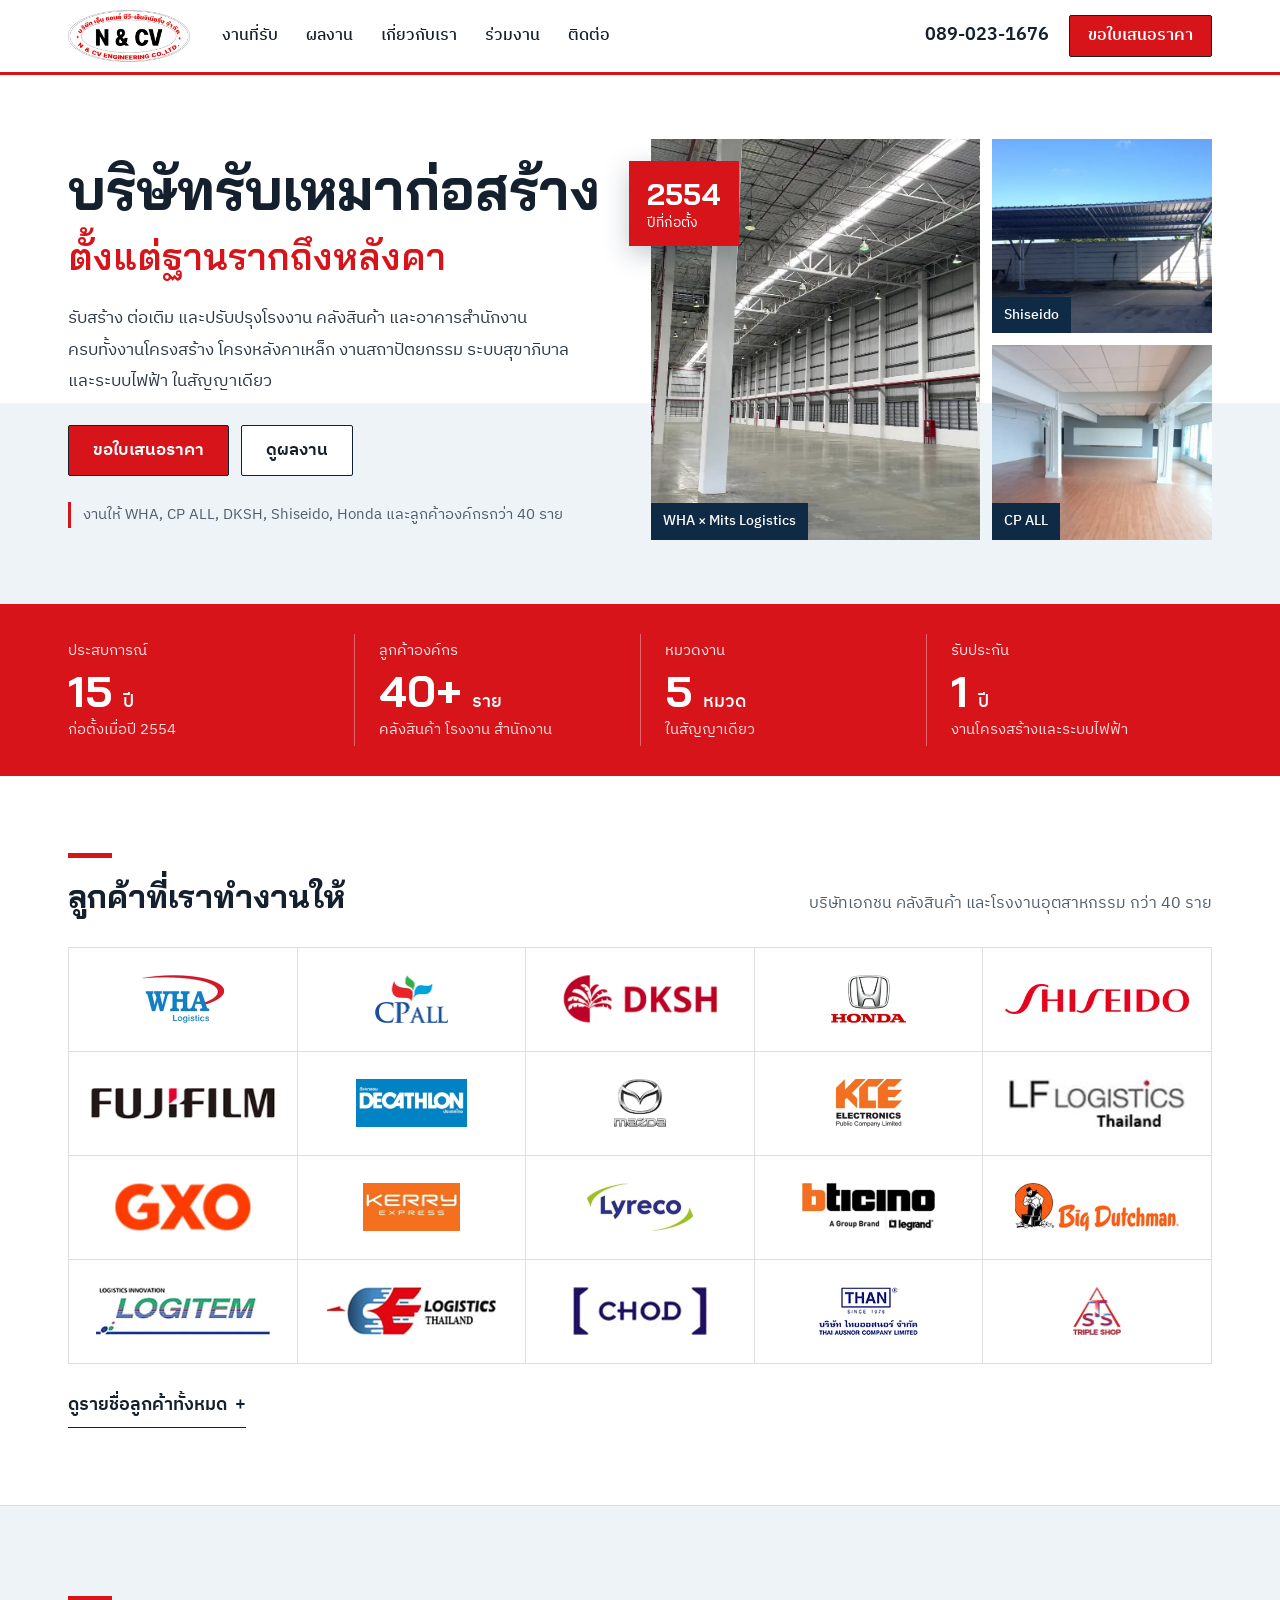
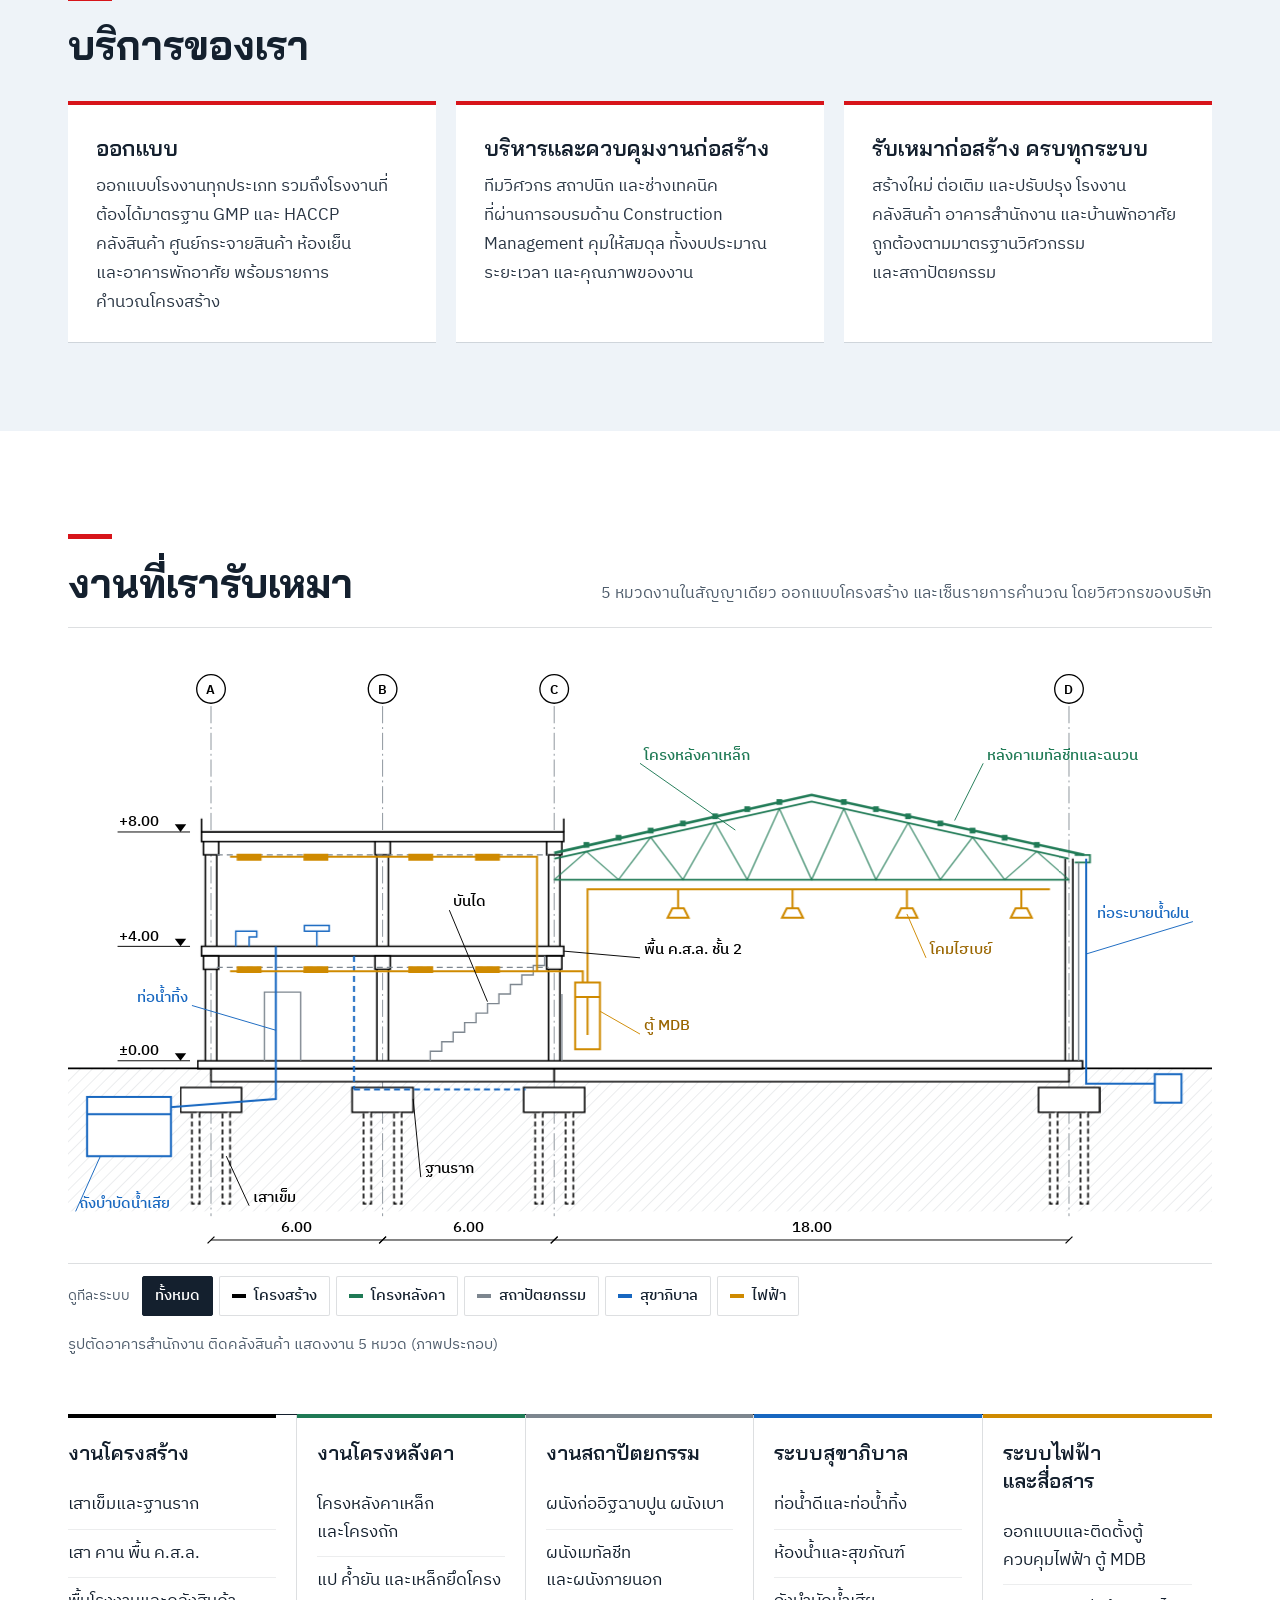
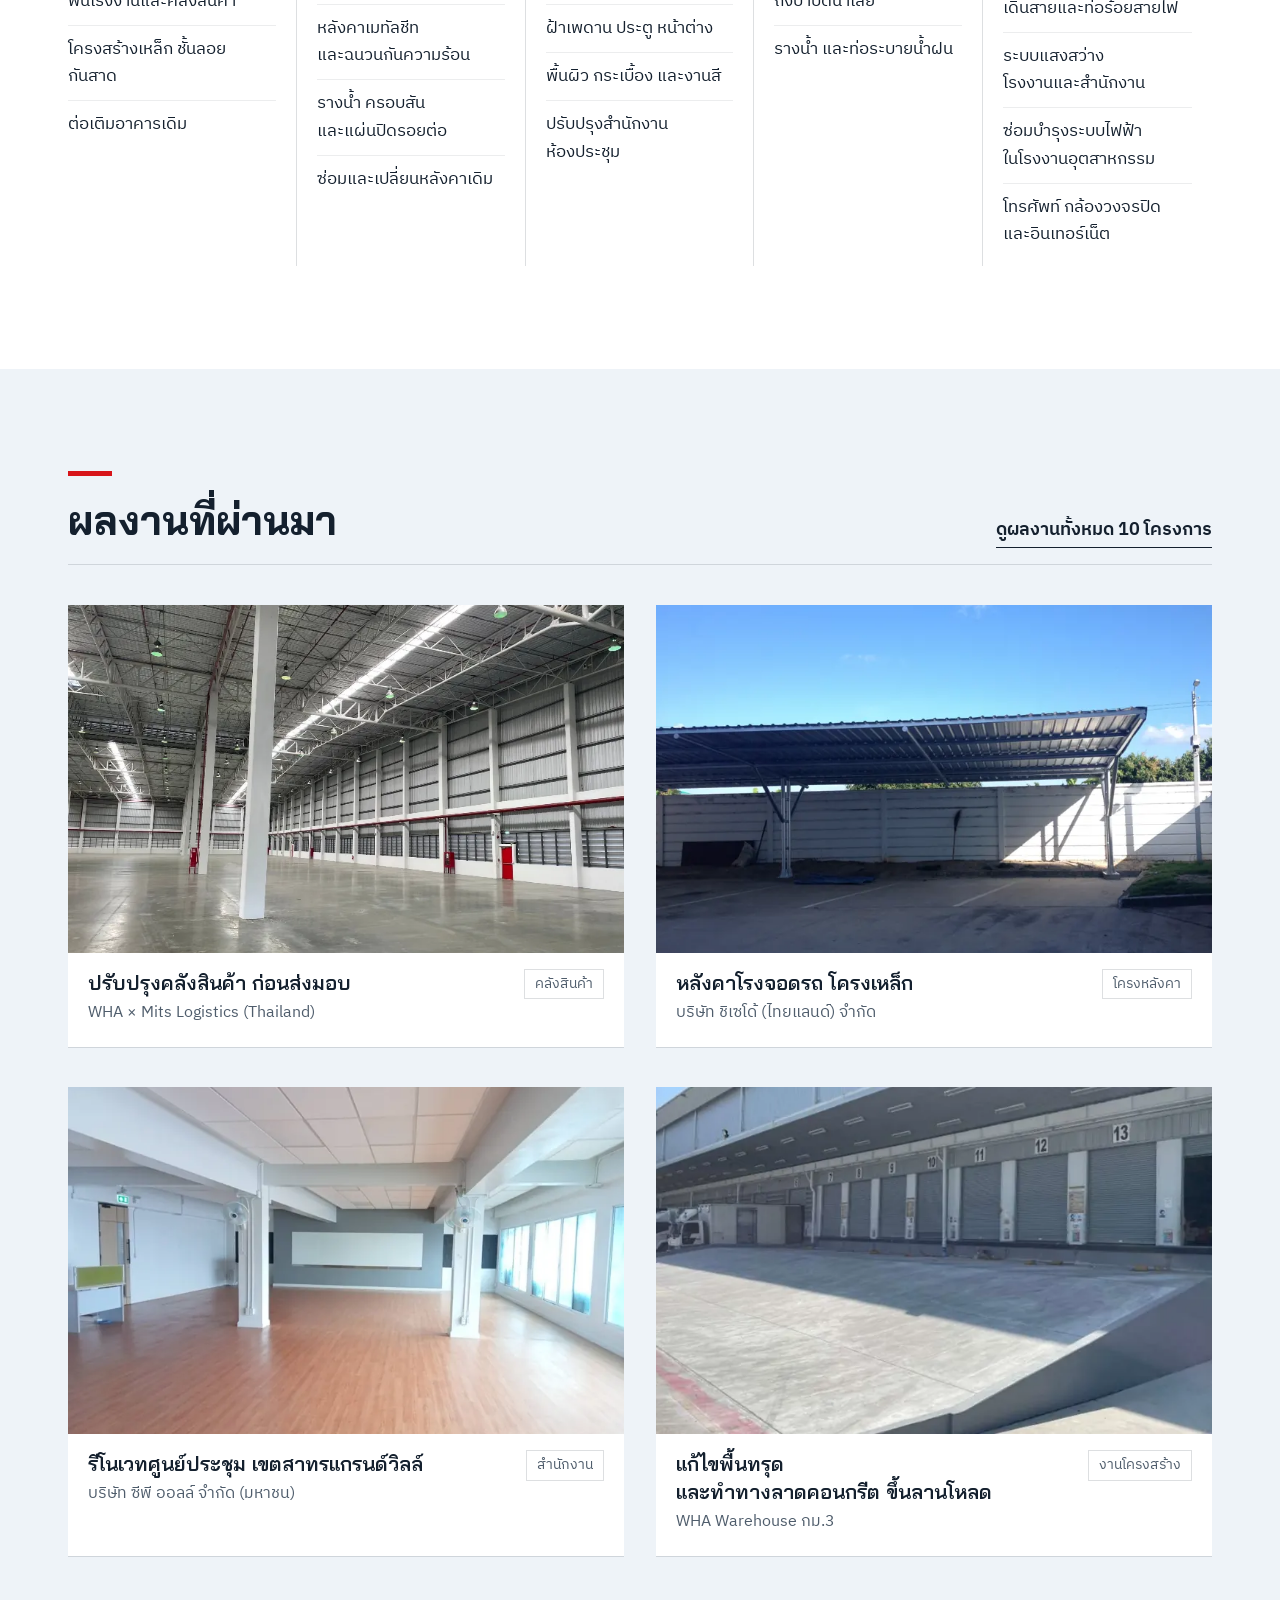
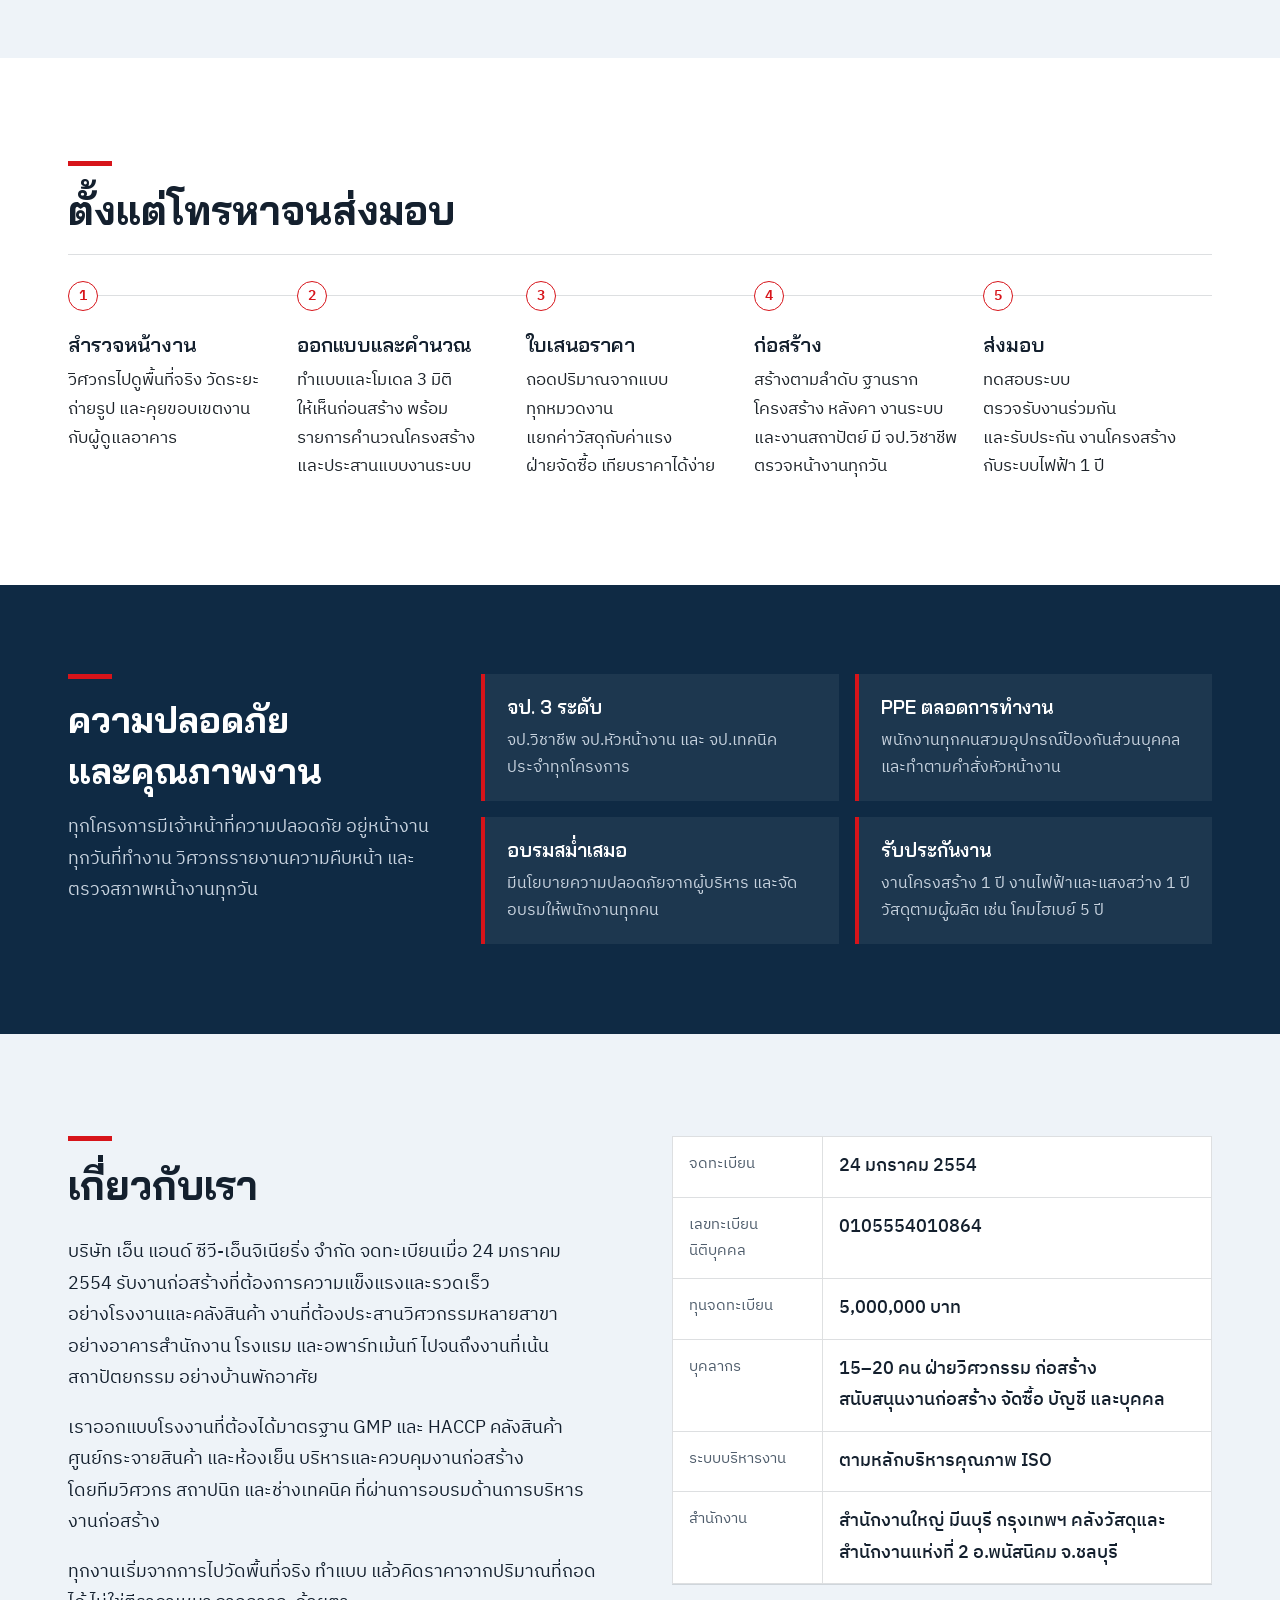
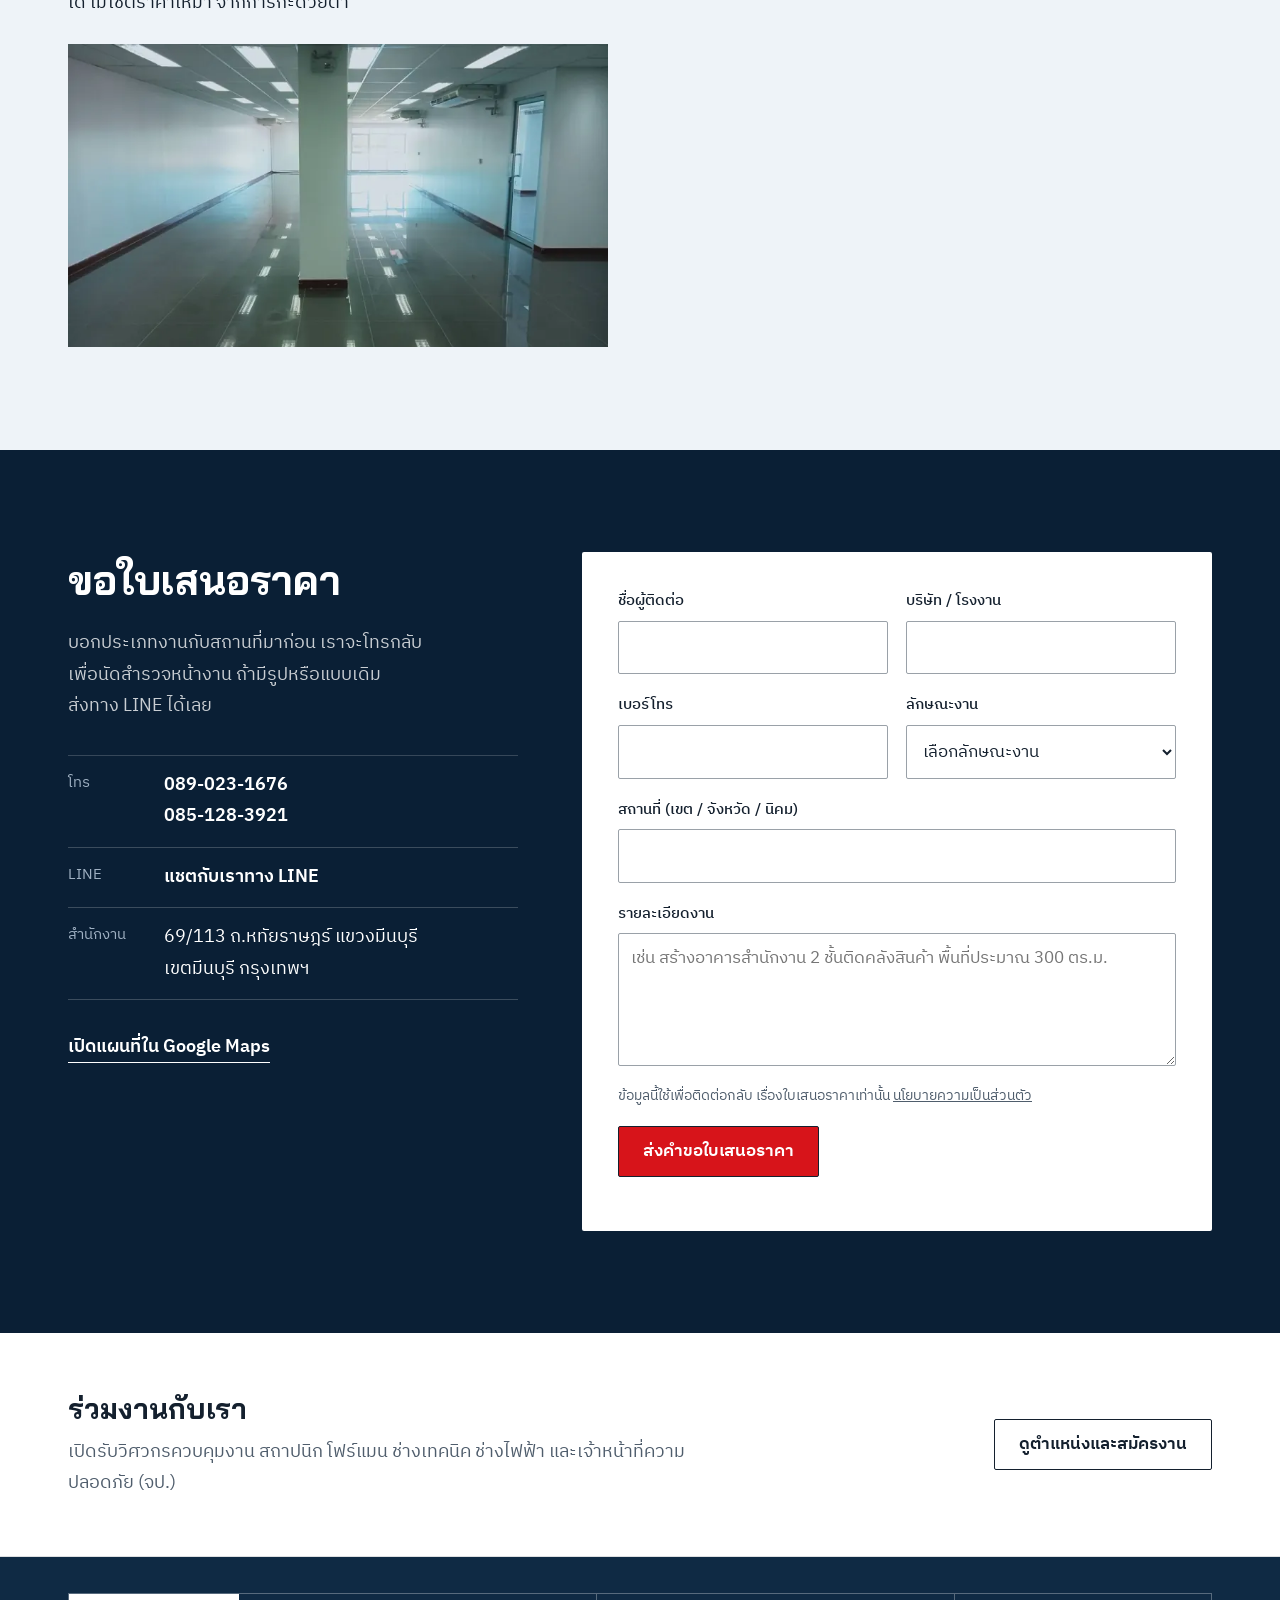
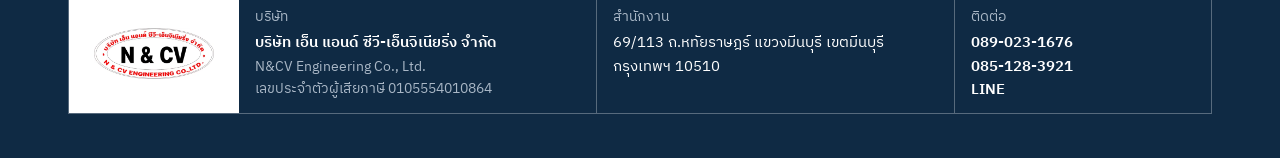
==== commit f5666566: "ปรับดีไซน์ให้มีสีสันและพรีเมียมขึ้น - hero ใช้รูปผลงานจริง แถบตัวเลขสีแดงแบรนด์ โลโก้ลูกค้าสีจริง - " ====
--- a/index.html
+++ b/index.html
@@ -16,6 +16,7 @@
 <meta content="#000000" name="theme-color"/>
 <link as="font" crossorigin="" href="assets/fonts/baijam-700.woff" rel="preload" type="font/woff"/>
 <link as="font" crossorigin="" href="assets/fonts/plexthai-400.woff" rel="preload" type="font/woff"/>
+<link as="image" href="assets/img/projects/wha-mits-warehouse-1.webp" rel="preload"/>
 <link href="css/site.css" rel="stylesheet"/>
 <script type="application/ld+json">
 {
@@ -65,143 +66,33 @@
 </header>
 <main id="main">
 <!-- HERO -->
-<section aria-labelledby="hero-title" class="hero2">
-<div class="wrap hero2__head">
+<section aria-labelledby="hero-title" class="hero4">
+<div class="wrap hero4__in">
+<div class="hero4__text">
 <h1 id="hero-title"><span class="nw">บริษัทรับเหมาก่อสร้าง</span> <span class="nw h1-sub">ตั้งแต่ฐานรากถึงหลังคา</span></h1>
-<div class="hero2__side">
-<p class="lead"><span class="nw">รับสร้าง</span> <span class="nw">ต่อเติม</span> <span class="nw">และปรับปรุงโรงงาน</span> <span class="nw">คลังสินค้า</span> <span class="nw">และอาคารสำนักงาน</span> <span class="nw">ครบทั้งงานโครงสร้าง</span> <span class="nw">โครงหลังคาเหล็ก</span> <span class="nw">งานสถาปัตยกรรม</span> <span class="nw">ระบบสุขาภิบาล</span> <span class="nw">และระบบไฟฟ้า</span> <span class="nw">ในสัญญาเดียว</span> <span class="nw">มีผู้รับผิดชอบคนเดียว</span> <span class="nw">ตั้งแต่เสาเข็มต้นแรก</span> <span class="nw">จนส่งมอบ</span> <span class="nw">ดำเนินงานมาตั้งแต่ปี</span> 2554</p>
+<p class="lead"><span class="nw">รับสร้าง</span> <span class="nw">ต่อเติม</span> <span class="nw">และปรับปรุงโรงงาน</span> <span class="nw">คลังสินค้า</span> <span class="nw">และอาคารสำนักงาน</span> <span class="nw">ครบทั้งงานโครงสร้าง</span> <span class="nw">โครงหลังคาเหล็ก</span> <span class="nw">งานสถาปัตยกรรม</span> <span class="nw">ระบบสุขาภิบาล</span> <span class="nw">และระบบไฟฟ้า</span> <span class="nw">ในสัญญาเดียว</span></p>
 <div class="hero2__btns">
 <a class="btn btn--red btn--lg" href="#contact">ขอใบเสนอราคา</a>
-<a class="btn btn--line btn--lg" href="https://line.me/ti/p/NKvT3lnW9f" rel="noopener">แชตทาง LINE</a>
-</div>
-</div>
-</div>
-<figure class="wrap sect">
-<div class="sect__dwg" id="sect">
-<svg viewBox="0 0 1200 620" role="img" aria-labelledby="dwg-t dwg-d">
-<title id="dwg-t">รูปตัดอาคาร แสดงงานโครงสร้าง สถาปัตยกรรม สุขาภิบาล และไฟฟ้า</title>
-<desc id="dwg-d">อาคารสำนักงานสองชั้นติดกับคลังสินค้าโครงหลังคาเหล็ก ตั้งแต่เสาเข็มและฐานรากจนถึงท่อและระบบไฟฟ้า</desc>
-<defs><pattern id="earth" width="9" height="9" patternUnits="userSpaceOnUse" patternTransform="rotate(45)"><line x1="0" y1="0" x2="0" y2="9" stroke="#b3b9bf" stroke-width="1"/></pattern>
-<marker id="tk" viewBox="0 0 10 10" refX="5" refY="5" markerWidth="9" markerHeight="9" orient="auto"><line x1="1" y1="9" x2="9" y2="1" stroke="#000" stroke-width="1.4"/></marker></defs>
-<g class="g-grid"><line x1="150" y1="40" x2="150" y2="575"/><line x1="330" y1="40" x2="330" y2="575"/><line x1="510" y1="40" x2="510" y2="575"/><line x1="1050" y1="40" x2="1050" y2="575"/></g>
-<g class="g-bub"><circle cx="150" cy="22" r="15"/><text x="150" y="27">A</text><circle cx="330" cy="22" r="15"/><text x="330" y="27">B</text><circle cx="510" cy="22" r="15"/><text x="510" y="27">C</text><circle cx="1050" cy="22" r="15"/><text x="1050" y="27">D</text></g>
-<rect x="0" y="420" width="1200" height="150" fill="url(#earth)" opacity=".55"/>
-<line class="g-ground" x1="0" y1="420" x2="1200" y2="420"/>
-<g class="L L-str L-fnd" data-layer="str">
-<rect class="fill" x="118" y="440" width="64" height="26"/>
-<rect class="pile" x="130" y="466" width="8" height="96"/>
-<rect class="pile" x="162" y="466" width="8" height="96"/>
-<rect class="fill" x="298" y="440" width="64" height="26"/>
-<rect class="pile" x="310" y="466" width="8" height="96"/>
-<rect class="pile" x="342" y="466" width="8" height="96"/>
-<rect class="fill" x="478" y="440" width="64" height="26"/>
-<rect class="pile" x="490" y="466" width="8" height="96"/>
-<rect class="pile" x="522" y="466" width="8" height="96"/>
-<rect class="fill" x="1018" y="440" width="64" height="26"/>
-<rect class="pile" x="1030" y="466" width="8" height="96"/>
-<rect class="pile" x="1062" y="466" width="8" height="96"/>
-<rect class="fill" x="150" y="420" width="360" height="14"/>
-<rect class="fill" x="510" y="420" width="540" height="14"/>
-</g>
-<g class="L L-str L-frame" data-layer="str">
-<rect class="fill" x="136" y="412" width="928" height="8"/>
-<path d="M144.0 412 V172 M156.0 412 V172"/>
-<path d="M324.0 412 V172 M336.0 412 V172"/>
-<path d="M504.0 412 V172 M516.0 412 V172"/>
-<rect class="fill" x="140" y="292" width="380" height="10"/>
-<rect class="fill" x="140" y="172" width="380" height="10"/>
-<rect class="fill" x="142" y="302" width="16" height="14"/><rect class="fill" x="142" y="182" width="16" height="14"/>
-<rect class="fill" x="322" y="302" width="16" height="14"/><rect class="fill" x="322" y="182" width="16" height="14"/>
-<rect class="fill" x="502" y="302" width="16" height="14"/><rect class="fill" x="502" y="182" width="16" height="14"/>
-<path d="M140 172 V158 M520 172 V158"/>
-<path d="M1046 412 V200 M1054 412 V200"/>
-</g>
-<g class="L L-roof" data-layer="roof">
-<path d="M510 200 L780 140 L1050 200"/>
-<path d="M510 222 H1050"/>
-<path class="thin" d="M510.0 222.0 L543.8 192.5 L577.5 222.0 L611.2 177.5 L645.0 222.0 L678.8 162.5 L712.5 222.0 L746.2 147.5 L780.0 222.0 L813.8 147.5 L847.5 222.0 L881.2 162.5 L915.0 222.0 L948.8 177.5 L982.5 222.0 L1016.2 192.5 L1050.0 222.0"/>
-<path class="sheet" d="M510 194 L780 133 L1066 196"/>
-<path d="M1056 196 h16 v8 h-16"/>
-<rect class="pur" x="540.8" y="182.5" width="6" height="6"/>
-<rect class="pur" x="810.8" y="137.5" width="6" height="6"/>
-<rect class="pur" x="574.5" y="175.0" width="6" height="6"/>
-<rect class="pur" x="844.5" y="145.0" width="6" height="6"/>
-<rect class="pur" x="608.2" y="167.5" width="6" height="6"/>
-<rect class="pur" x="878.2" y="152.5" width="6" height="6"/>
-<rect class="pur" x="642.0" y="160.0" width="6" height="6"/>
-<rect class="pur" x="912.0" y="160.0" width="6" height="6"/>
-<rect class="pur" x="675.8" y="152.5" width="6" height="6"/>
-<rect class="pur" x="945.8" y="167.5" width="6" height="6"/>
-<rect class="pur" x="709.5" y="145.0" width="6" height="6"/>
-<rect class="pur" x="979.5" y="175.0" width="6" height="6"/>
-<rect class="pur" x="743.2" y="137.5" width="6" height="6"/>
-<rect class="pur" x="1013.2" y="182.5" width="6" height="6"/>
-</g>
-<g class="L L-arc" data-layer="arc">
-<path d="M510 194 H510"/>
-<path class="dash" d="M156 314 H504 M156 196 H504"/>
-<path d="M1060 412 V204"/>
-<path d="M518 412 V342 H518"/>
-<path d="M206 412 V340 H244 V412"/>
-<path d="M380 412 L380 402 L392 402 L392 392 L404 392 L404 382 L416 382 L416 372 L428 372 L428 362 L440 362 L440 352 L452 352 L452 342 L464 342 L464 332 L476 332 L476 322 L488 322 L488 312 L500 312 L500 302"/>
-</g>
-<g class="L L-san" data-layer="san">
-<path class="fixt" d="M176 292 v-16 h22 v6 h-8 v10 M248 270 h26 v6 h-26z M261 276 v16"/>
-<path d="M218 292 V452 L64 464"/>
-<rect class="fillw" x="20" y="450" width="88" height="62"/><path d="M20 468 H108"/>
-<path d="M1068 200 V410 L1068 436 H1140"/><rect class="fillw" x="1140" y="426" width="28" height="30"/>
-<path class="dash" d="M300 302 V442 M300 442 H480"/>
-</g>
-<g class="L L-ele" data-layer="ele">
-<rect class="fillw" x="532" y="330" width="26" height="70"/><path d="M532 345 h26 M545 345 v40"/>
-<path d="M545 330 V232 H1030 M545 232 V232"/>
-<path d="M640 232 V252 M629 262 L634 252 H646 L651 262 Z"/>
-<path d="M760 232 V252 M749 262 L754 252 H766 L771 262 Z"/>
-<path d="M880 232 V252 M869 262 L874 252 H886 L891 262 Z"/>
-<path d="M1000 232 V252 M989 262 L994 252 H1006 L1011 262 Z"/>
-<path d="M540 330 V318 H170 M492 318 V198 H170"/>
-<rect class="lamp" x="178" y="314" width="24" height="5"/><rect class="lamp" x="178" y="196" width="24" height="5"/>
-<rect class="lamp" x="248" y="314" width="24" height="5"/><rect class="lamp" x="248" y="196" width="24" height="5"/>
-<rect class="lamp" x="358" y="314" width="24" height="5"/><rect class="lamp" x="358" y="196" width="24" height="5"/>
-<rect class="lamp" x="428" y="314" width="24" height="5"/><rect class="lamp" x="428" y="196" width="24" height="5"/>
-</g>
-<g class="labs">
-<g class="lab" data-layer="str"><path d="M166 512 L190 564"/><text x="194" y="560" text-anchor="start">เสาเข็ม</text></g>
-<g class="lab" data-layer="str"><path d="M362 452 L370 534"/><text x="374" y="530" text-anchor="start">ฐานราก</text></g>
-<g class="lab" data-layer="roof"><path d="M700 170 L600 100"/><text x="604" y="96" text-anchor="start">โครงหลังคาเหล็ก</text></g>
-<g class="lab" data-layer="roof"><path d="M930 160 L960 100"/><text x="964" y="96" text-anchor="start">หลังคาเมทัลชีทและฉนวน</text></g>
-<g class="lab" data-layer="str"><path d="M520 297 L600 304"/><text x="604" y="300" text-anchor="start">พื้น ค.ส.ล. ชั้น 2</text></g>
-<g class="lab" data-layer="arc"><path d="M440 350 L400 254"/><text x="404" y="250" text-anchor="start">บันได</text></g>
-<g class="lab" data-layer="san"><path d="M34 512 L8 570"/><text x="12" y="566" text-anchor="start">ถังบำบัดน้ำเสีย</text></g>
-<g class="lab" data-layer="san"><path d="M218 380 L130 354"/><text x="126" y="350" text-anchor="end">ท่อน้ำทิ้ง</text></g>
-<g class="lab" data-layer="san"><path d="M1068 300 L1180 266"/><text x="1176" y="262" text-anchor="end">ท่อระบายน้ำฝน</text></g>
-<g class="lab" data-layer="ele"><path d="M558 360 L600 384"/><text x="604" y="380" text-anchor="start">ตู้ MDB</text></g>
-<g class="lab" data-layer="ele"><path d="M880 258 L900 304"/><text x="904" y="300" text-anchor="start">โคมไฮเบย์</text></g>
-</g>
-<g class="lv">
-<path d="M52 412 H128"/><path class="tri" d="M118 412 l-6 -8 h12z"/><text x="54" y="406">±0.00</text>
-<path d="M52 292 H128"/><path class="tri" d="M118 292 l-6 -8 h12z"/><text x="54" y="286">+4.00</text>
-<path d="M52 172 H128"/><path class="tri" d="M118 172 l-6 -8 h12z"/><text x="54" y="166">+8.00</text>
-</g>
-<g class="dm">
-<line x1="150" y1="600" x2="330" y2="600" marker-start="url(#tk)" marker-end="url(#tk)"/><text x="240.0" y="592">6.00</text>
-<line x1="330" y1="600" x2="510" y2="600" marker-start="url(#tk)" marker-end="url(#tk)"/><text x="420.0" y="592">6.00</text>
-<line x1="510" y1="600" x2="1050" y2="600" marker-start="url(#tk)" marker-end="url(#tk)"/><text x="780.0" y="592">18.00</text>
-</g></svg>
-    </div>
-<figcaption class="sect__bar">
-<div aria-label="เลือกดูทีละระบบ" class="layers" role="group">
-<span class="layers__k">ดูทีละระบบ</span>
-<button aria-pressed="true" class="ly" data-layer="all" type="button">ทั้งหมด</button>
-<button aria-pressed="false" class="ly" data-layer="str" type="button"><i class="sw sw--str"></i>โครงสร้าง</button>
-<button aria-pressed="false" class="ly" data-layer="roof" type="button"><i class="sw sw--roof"></i>โครงหลังคา</button>
-<button aria-pressed="false" class="ly" data-layer="arc" type="button"><i class="sw sw--arc"></i>สถาปัตยกรรม</button>
-<button aria-pressed="false" class="ly" data-layer="san" type="button"><i class="sw sw--san"></i>สุขาภิบาล</button>
-<button aria-pressed="false" class="ly" data-layer="ele" type="button"><i class="sw sw--ele"></i>ไฟฟ้า</button>
-</div>
-<p class="sect__cap"><span class="nw">รูปตัดอาคารสำนักงาน</span> <span class="nw">ติดคลังสินค้า</span> <span class="nw">แสดงงาน</span> 5 <span class="nw">หมวด</span> <span class="nw">(ภาพประกอบ)</span></p>
-</figcaption>
-</figure>
+<a class="btn btn--line btn--lg" href="projects.html">ดูผลงาน</a>
+</div>
+<p class="hero4__trust"><span class="nw">งานให้</span> WHA, CP ALL, DKSH, Shiseido, Honda <span class="nw">และลูกค้าองค์กรกว่า</span> 40 <span class="nw">ราย</span></p>
+</div>
+<div aria-label="ตัวอย่างผลงาน" class="mosaic">
+<a class="mosaic__a" href="projects.html#wha-mits-warehouse"><img alt="คลังสินค้า WHA × Mits Logistics หลังปรับปรุง" class="" decoding="async" fetchpriority="high" height="494" src="assets/img/projects/wha-mits-warehouse-1.webp" width="755"/><span>WHA × Mits Logistics</span></a>
+<a class="mosaic__b" href="projects.html#shiseido-carport"><img alt="หลังคาโรงจอดรถโครงเหล็ก ชิเซโด้" class="" decoding="async" fetchpriority="high" height="733" sizes="(max-width: 900px) 50vw, 22vw" src="assets/img/projects/shiseido-carport-1-s.webp" srcset="assets/img/projects/shiseido-carport-1-s.webp 760w, assets/img/projects/shiseido-carport-1.webp 1141w" width="1141"/><span>Shiseido</span></a>
+<a class="mosaic__c" href="projects.html#cpall-sathorn"><img alt="ศูนย์ประชุม CP ALL สาทร" class="" decoding="async" height="822" loading="lazy" sizes="(max-width: 900px) 50vw, 22vw" src="assets/img/projects/cpall-sathorn-1-s.webp" srcset="assets/img/projects/cpall-sathorn-1-s.webp 760w, assets/img/projects/cpall-sathorn-1.webp 1235w" width="1235"/><span>CP ALL</span></a>
+<p class="mosaic__badge"><strong>2554</strong>ปีที่ก่อตั้ง</p>
+</div>
+</div>
+</section>
+<!-- STATS -->
+<section aria-label="ตัวเลขบริษัท" class="stats">
+<dl class="wrap stats__in">
+<div><dt>ประสบการณ์</dt><dd><strong>15</strong> ปี</dd><p><span class="nw">ก่อตั้งเมื่อปี</span> 2554</p></div>
+<div><dt>ลูกค้าองค์กร</dt><dd><strong>40+</strong> ราย</dd><p><span class="nw">คลังสินค้า</span> <span class="nw">โรงงาน</span> <span class="nw">สำนักงาน</span></p></div>
+<div><dt>หมวดงาน</dt><dd><strong>5</strong> หมวด</dd><p><span class="nw">ในสัญญาเดียว</span></p></div>
+<div><dt>รับประกัน</dt><dd><strong>1</strong> ปี</dd><p>งานโครงสร้างและระบบไฟฟ้า</p></div>
+</dl>
 </section>
 <!-- CLIENTS -->
 <section aria-labelledby="clients-t" class="clients">
@@ -213,16 +104,16 @@
 <ul class="logos">
 <li><img alt="WHA" height="96" loading="lazy" src="assets/img/clients/wha.webp" width="164"/></li>
 <li><img alt="CP ALL" height="96" loading="lazy" src="assets/img/clients/cpall.webp" width="147"/></li>
-<li><img alt="DKSH" height="94" loading="lazy" src="assets/img/clients/dksh.webp" width="300"/></li>
+<li><img alt="DKSH" height="93" loading="lazy" src="assets/img/clients/dksh.webp" width="300"/></li>
 <li><img alt="Honda" height="96" loading="lazy" src="assets/img/clients/honda.webp" width="149"/></li>
-<li><img alt="Shiseido" height="60" loading="lazy" src="assets/img/clients/shiseido.webp" width="360"/></li>
+<li><img alt="Shiseido" height="50" loading="lazy" src="assets/img/clients/shiseido.webp" width="300"/></li>
 <li><img alt="Fujifilm" height="51" loading="lazy" src="assets/img/clients/fujifilm.webp" width="300"/></li>
-<li><img alt="Decathlon" height="74" loading="lazy" src="assets/img/clients/decathlon.webp" width="300"/></li>
+<li><img alt="Decathlon" height="96" loading="lazy" src="assets/img/clients/decathlon.webp" width="221"/></li>
 <li><img alt="Mazda" height="96" loading="lazy" src="assets/img/clients/mazda.webp" width="103"/></li>
 <li><img alt="KCE" height="96" loading="lazy" src="assets/img/clients/kce.webp" width="132"/></li>
 <li><img alt="LF Logistics" height="82" loading="lazy" src="assets/img/clients/lf.webp" width="300"/></li>
-<li><img alt="GXO" height="96" loading="lazy" src="assets/img/clients/gxo.webp" width="273"/></li>
-<li><img alt="Kerry Express" height="69" loading="lazy" src="assets/img/clients/kerry.webp" width="300"/></li>
+<li><img alt="GXO" height="96" loading="lazy" src="assets/img/clients/gxo.webp" width="272"/></li>
+<li><img alt="Kerry Express" height="96" loading="lazy" src="assets/img/clients/kerry.webp" width="195"/></li>
 <li><img alt="Lyreco" height="96" loading="lazy" src="assets/img/clients/lyreco.webp" width="212"/></li>
 <li><img alt="BTicino" height="96" loading="lazy" src="assets/img/clients/bticino.webp" width="266"/></li>
 <li><img alt="Big Dutchman" height="88" loading="lazy" src="assets/img/clients/bigdutchman.webp" width="300"/></li>
@@ -284,6 +175,28 @@
 </details>
 </div>
 </section>
+<!-- SERVICES -->
+<section aria-labelledby="svc-t" class="svc">
+<div class="wrap">
+<div class="sec__head sec__head--plain">
+<h2 id="svc-t">บริการของเรา</h2>
+</div>
+<div class="svc__grid">
+<article class="svc__card">
+<h3>ออกแบบ</h3>
+<p>ออกแบบโรงงานทุกประเภท รวมถึงโรงงานที่ต้องได้มาตรฐาน GMP <span class="nw">และ</span> HACCP <span class="nw">คลังสินค้า</span> <span class="nw">ศูนย์กระจายสินค้า</span> <span class="nw">ห้องเย็น</span> <span class="nw">และอาคารพักอาศัย</span> พร้อมรายการคำนวณโครงสร้าง</p>
+</article>
+<article class="svc__card">
+<h3>บริหารและควบคุมงานก่อสร้าง</h3>
+<p><span class="nw">ทีมวิศวกร</span> <span class="nw">สถาปนิก</span> <span class="nw">และช่างเทคนิค</span> <span class="nw">ที่ผ่านการอบรมด้าน</span> Construction Management <span class="nw">คุมให้สมดุล</span> <span class="nw">ทั้งงบประมาณ</span> <span class="nw">ระยะเวลา</span> <span class="nw">และคุณภาพของงาน</span></p>
+</article>
+<article class="svc__card">
+<h3>รับเหมาก่อสร้าง ครบทุกระบบ</h3>
+<p><span class="nw">สร้างใหม่</span> <span class="nw">ต่อเติม</span> <span class="nw">และปรับปรุง</span> <span class="nw">โรงงาน</span> <span class="nw">คลังสินค้า</span> <span class="nw">อาคารสำนักงาน</span> <span class="nw">และบ้านพักอาศัย</span> ถูกต้องตามมาตรฐานวิศวกรรมและสถาปัตยกรรม</p>
+</article>
+</div>
+</div>
+</section>
 <!-- SYSTEMS -->
 <section aria-labelledby="systems-t" class="sec" id="systems">
 <div class="wrap">
@@ -291,6 +204,132 @@
 <h2 id="systems-t">งานที่เรารับเหมา</h2>
 <p class="sec__note">5 <span class="nw">หมวดงานในสัญญาเดียว</span> <span class="nw">ออกแบบโครงสร้าง</span> <span class="nw">และเซ็นรายการคำนวณ</span> <span class="nw">โดยวิศวกรของบริษัท</span></p>
 </div>
+<figure class="sect">
+<div class="sect__dwg" id="sect">
+<svg viewBox="0 0 1200 620" role="img" aria-labelledby="dwg-t dwg-d">
+<title id="dwg-t">รูปตัดอาคาร แสดงงานโครงสร้าง สถาปัตยกรรม สุขาภิบาล และไฟฟ้า</title>
+<desc id="dwg-d">อาคารสำนักงานสองชั้นติดกับคลังสินค้าโครงหลังคาเหล็ก ตั้งแต่เสาเข็มและฐานรากจนถึงท่อและระบบไฟฟ้า</desc>
+<defs><pattern id="earth" width="9" height="9" patternUnits="userSpaceOnUse" patternTransform="rotate(45)"><line x1="0" y1="0" x2="0" y2="9" stroke="#b3b9bf" stroke-width="1"/></pattern>
+<marker id="tk" viewBox="0 0 10 10" refX="5" refY="5" markerWidth="9" markerHeight="9" orient="auto"><line x1="1" y1="9" x2="9" y2="1" stroke="#000" stroke-width="1.4"/></marker></defs>
+<g class="g-grid"><line x1="150" y1="40" x2="150" y2="575"/><line x1="330" y1="40" x2="330" y2="575"/><line x1="510" y1="40" x2="510" y2="575"/><line x1="1050" y1="40" x2="1050" y2="575"/></g>
+<g class="g-bub"><circle cx="150" cy="22" r="15"/><text x="150" y="27">A</text><circle cx="330" cy="22" r="15"/><text x="330" y="27">B</text><circle cx="510" cy="22" r="15"/><text x="510" y="27">C</text><circle cx="1050" cy="22" r="15"/><text x="1050" y="27">D</text></g>
+<rect x="0" y="420" width="1200" height="150" fill="url(#earth)" opacity=".55"/>
+<line class="g-ground" x1="0" y1="420" x2="1200" y2="420"/>
+<g class="L L-str L-fnd" data-layer="str">
+<rect class="fill" x="118" y="440" width="64" height="26"/>
+<rect class="pile" x="130" y="466" width="8" height="96"/>
+<rect class="pile" x="162" y="466" width="8" height="96"/>
+<rect class="fill" x="298" y="440" width="64" height="26"/>
+<rect class="pile" x="310" y="466" width="8" height="96"/>
+<rect class="pile" x="342" y="466" width="8" height="96"/>
+<rect class="fill" x="478" y="440" width="64" height="26"/>
+<rect class="pile" x="490" y="466" width="8" height="96"/>
+<rect class="pile" x="522" y="466" width="8" height="96"/>
+<rect class="fill" x="1018" y="440" width="64" height="26"/>
+<rect class="pile" x="1030" y="466" width="8" height="96"/>
+<rect class="pile" x="1062" y="466" width="8" height="96"/>
+<rect class="fill" x="150" y="420" width="360" height="14"/>
+<rect class="fill" x="510" y="420" width="540" height="14"/>
+</g>
+<g class="L L-str L-frame" data-layer="str">
+<rect class="fill" x="136" y="412" width="928" height="8"/>
+<path d="M144.0 412 V172 M156.0 412 V172"/>
+<path d="M324.0 412 V172 M336.0 412 V172"/>
+<path d="M504.0 412 V172 M516.0 412 V172"/>
+<rect class="fill" x="140" y="292" width="380" height="10"/>
+<rect class="fill" x="140" y="172" width="380" height="10"/>
+<rect class="fill" x="142" y="302" width="16" height="14"/><rect class="fill" x="142" y="182" width="16" height="14"/>
+<rect class="fill" x="322" y="302" width="16" height="14"/><rect class="fill" x="322" y="182" width="16" height="14"/>
+<rect class="fill" x="502" y="302" width="16" height="14"/><rect class="fill" x="502" y="182" width="16" height="14"/>
+<path d="M140 172 V158 M520 172 V158"/>
+<path d="M1046 412 V200 M1054 412 V200"/>
+</g>
+<g class="L L-roof" data-layer="roof">
+<path d="M510 200 L780 140 L1050 200"/>
+<path d="M510 222 H1050"/>
+<path class="thin" d="M510.0 222.0 L543.8 192.5 L577.5 222.0 L611.2 177.5 L645.0 222.0 L678.8 162.5 L712.5 222.0 L746.2 147.5 L780.0 222.0 L813.8 147.5 L847.5 222.0 L881.2 162.5 L915.0 222.0 L948.8 177.5 L982.5 222.0 L1016.2 192.5 L1050.0 222.0"/>
+<path class="sheet" d="M510 194 L780 133 L1066 196"/>
+<path d="M1056 196 h16 v8 h-16"/>
+<rect class="pur" x="540.8" y="182.5" width="6" height="6"/>
+<rect class="pur" x="810.8" y="137.5" width="6" height="6"/>
+<rect class="pur" x="574.5" y="175.0" width="6" height="6"/>
+<rect class="pur" x="844.5" y="145.0" width="6" height="6"/>
+<rect class="pur" x="608.2" y="167.5" width="6" height="6"/>
+<rect class="pur" x="878.2" y="152.5" width="6" height="6"/>
+<rect class="pur" x="642.0" y="160.0" width="6" height="6"/>
+<rect class="pur" x="912.0" y="160.0" width="6" height="6"/>
+<rect class="pur" x="675.8" y="152.5" width="6" height="6"/>
+<rect class="pur" x="945.8" y="167.5" width="6" height="6"/>
+<rect class="pur" x="709.5" y="145.0" width="6" height="6"/>
+<rect class="pur" x="979.5" y="175.0" width="6" height="6"/>
+<rect class="pur" x="743.2" y="137.5" width="6" height="6"/>
+<rect class="pur" x="1013.2" y="182.5" width="6" height="6"/>
+</g>
+<g class="L L-arc" data-layer="arc">
+<path d="M510 194 H510"/>
+<path class="dash" d="M156 314 H504 M156 196 H504"/>
+<path d="M1060 412 V204"/>
+<path d="M518 412 V342 H518"/>
+<path d="M206 412 V340 H244 V412"/>
+<path d="M380 412 L380 402 L392 402 L392 392 L404 392 L404 382 L416 382 L416 372 L428 372 L428 362 L440 362 L440 352 L452 352 L452 342 L464 342 L464 332 L476 332 L476 322 L488 322 L488 312 L500 312 L500 302"/>
+</g>
+<g class="L L-san" data-layer="san">
+<path class="fixt" d="M176 292 v-16 h22 v6 h-8 v10 M248 270 h26 v6 h-26z M261 276 v16"/>
+<path d="M218 292 V452 L64 464"/>
+<rect class="fillw" x="20" y="450" width="88" height="62"/><path d="M20 468 H108"/>
+<path d="M1068 200 V410 L1068 436 H1140"/><rect class="fillw" x="1140" y="426" width="28" height="30"/>
+<path class="dash" d="M300 302 V442 M300 442 H480"/>
+</g>
+<g class="L L-ele" data-layer="ele">
+<rect class="fillw" x="532" y="330" width="26" height="70"/><path d="M532 345 h26 M545 345 v40"/>
+<path d="M545 330 V232 H1030 M545 232 V232"/>
+<path d="M640 232 V252 M629 262 L634 252 H646 L651 262 Z"/>
+<path d="M760 232 V252 M749 262 L754 252 H766 L771 262 Z"/>
+<path d="M880 232 V252 M869 262 L874 252 H886 L891 262 Z"/>
+<path d="M1000 232 V252 M989 262 L994 252 H1006 L1011 262 Z"/>
+<path d="M540 330 V318 H170 M492 318 V198 H170"/>
+<rect class="lamp" x="178" y="314" width="24" height="5"/><rect class="lamp" x="178" y="196" width="24" height="5"/>
+<rect class="lamp" x="248" y="314" width="24" height="5"/><rect class="lamp" x="248" y="196" width="24" height="5"/>
+<rect class="lamp" x="358" y="314" width="24" height="5"/><rect class="lamp" x="358" y="196" width="24" height="5"/>
+<rect class="lamp" x="428" y="314" width="24" height="5"/><rect class="lamp" x="428" y="196" width="24" height="5"/>
+</g>
+<g class="labs">
+<g class="lab" data-layer="str"><path d="M166 512 L190 564"/><text x="194" y="560" text-anchor="start">เสาเข็ม</text></g>
+<g class="lab" data-layer="str"><path d="M362 452 L370 534"/><text x="374" y="530" text-anchor="start">ฐานราก</text></g>
+<g class="lab" data-layer="roof"><path d="M700 170 L600 100"/><text x="604" y="96" text-anchor="start">โครงหลังคาเหล็ก</text></g>
+<g class="lab" data-layer="roof"><path d="M930 160 L960 100"/><text x="964" y="96" text-anchor="start">หลังคาเมทัลชีทและฉนวน</text></g>
+<g class="lab" data-layer="str"><path d="M520 297 L600 304"/><text x="604" y="300" text-anchor="start">พื้น ค.ส.ล. ชั้น 2</text></g>
+<g class="lab" data-layer="arc"><path d="M440 350 L400 254"/><text x="404" y="250" text-anchor="start">บันได</text></g>
+<g class="lab" data-layer="san"><path d="M34 512 L8 570"/><text x="12" y="566" text-anchor="start">ถังบำบัดน้ำเสีย</text></g>
+<g class="lab" data-layer="san"><path d="M218 380 L130 354"/><text x="126" y="350" text-anchor="end">ท่อน้ำทิ้ง</text></g>
+<g class="lab" data-layer="san"><path d="M1068 300 L1180 266"/><text x="1176" y="262" text-anchor="end">ท่อระบายน้ำฝน</text></g>
+<g class="lab" data-layer="ele"><path d="M558 360 L600 384"/><text x="604" y="380" text-anchor="start">ตู้ MDB</text></g>
+<g class="lab" data-layer="ele"><path d="M880 258 L900 304"/><text x="904" y="300" text-anchor="start">โคมไฮเบย์</text></g>
+</g>
+<g class="lv">
+<path d="M52 412 H128"/><path class="tri" d="M118 412 l-6 -8 h12z"/><text x="54" y="406">±0.00</text>
+<path d="M52 292 H128"/><path class="tri" d="M118 292 l-6 -8 h12z"/><text x="54" y="286">+4.00</text>
+<path d="M52 172 H128"/><path class="tri" d="M118 172 l-6 -8 h12z"/><text x="54" y="166">+8.00</text>
+</g>
+<g class="dm">
+<line x1="150" y1="600" x2="330" y2="600" marker-start="url(#tk)" marker-end="url(#tk)"/><text x="240.0" y="592">6.00</text>
+<line x1="330" y1="600" x2="510" y2="600" marker-start="url(#tk)" marker-end="url(#tk)"/><text x="420.0" y="592">6.00</text>
+<line x1="510" y1="600" x2="1050" y2="600" marker-start="url(#tk)" marker-end="url(#tk)"/><text x="780.0" y="592">18.00</text>
+</g></svg>
+    </div>
+<figcaption class="sect__bar">
+<div aria-label="เลือกดูทีละระบบ" class="layers" role="group">
+<span class="layers__k">ดูทีละระบบ</span>
+<button aria-pressed="true" class="ly" data-layer="all" type="button">ทั้งหมด</button>
+<button aria-pressed="false" class="ly" data-layer="str" type="button"><i class="sw sw--str"></i>โครงสร้าง</button>
+<button aria-pressed="false" class="ly" data-layer="roof" type="button"><i class="sw sw--roof"></i>โครงหลังคา</button>
+<button aria-pressed="false" class="ly" data-layer="arc" type="button"><i class="sw sw--arc"></i>สถาปัตยกรรม</button>
+<button aria-pressed="false" class="ly" data-layer="san" type="button"><i class="sw sw--san"></i>สุขาภิบาล</button>
+<button aria-pressed="false" class="ly" data-layer="ele" type="button"><i class="sw sw--ele"></i>ไฟฟ้า</button>
+</div>
+<p class="sect__cap"><span class="nw">รูปตัดอาคารสำนักงาน</span> <span class="nw">ติดคลังสินค้า</span> <span class="nw">แสดงงาน</span> 5 <span class="nw">หมวด</span> <span class="nw">(ภาพประกอบ)</span></p>
+</figcaption>
+</figure>
 <div class="sys">
 <section aria-labelledby="s-str" class="sys__col" data-layer="str">
 <h3 id="s-str"><i class="sw sw--str"></i>งานโครงสร้าง</h3>
@@ -344,17 +383,6 @@
 </div>
 </div>
 </section>
-<!-- ONE CONTRACTOR -->
-<section aria-labelledby="one-t" class="one">
-<div class="wrap one__in">
-<h2 id="one-t"><span class="nw">สัญญาเดียว</span> <span class="nw">ผู้รับผิดชอบคนเดียว</span></h2>
-<dl class="one__list">
-<div><dt><span class="nw">ตารางงานเดียว</span></dt><dd><span class="nw">งานโครงสร้าง</span> <span class="nw">หลังคา</span> <span class="nw">และงานระบบ</span> วางลำดับร่วมกันตั้งแต่ต้น <span class="nw">ไม่ต้องรอกัน</span> <span class="nw">ข้ามผู้รับเหมา</span></dd></div>
-<div><dt><span class="nw">เดินท่อก่อนเทพื้น</span></dt><dd>ท่อน้ำทิ้งและท่อร้อยสาย ฝังไว้ตั้งแต่ขั้นโครงสร้าง ไม่ต้องสกัดพื้นภายหลัง</dd></div>
-<div><dt><span class="nw">ใบเสนอราคาที่ตรวจได้</span></dt><dd><span class="nw">ถอดปริมาณจากแบบ</span> <span class="nw">ทุกหมวดงาน</span> <span class="nw">แยกค่าวัสดุกับค่าแรง</span> <span class="nw">ทุกรายการ</span></dd></div>
-</dl>
-</div>
-</section>
 <!-- PROJECTS -->
 <section aria-labelledby="projects-t" class="sec sec--grey" id="projects">
 <div class="wrap">
@@ -365,30 +393,30 @@
 <div class="pj pj--grid">
 <article class="pj__item">
 <a class="pj__link" href="projects.html#wha-mits-warehouse">
-<div class="pj__img"><img alt="ปรับปรุงคลังสินค้าก่อนส่งมอบ — WHA × Mits Logistics (Thailand)" class="" decoding="async" height="494" loading="lazy" sizes="(max-width: 900px) 100vw, 40vw" src="assets/img/projects/wha-mits-warehouse-1-s.webp" srcset="assets/img/projects/wha-mits-warehouse-1-s.webp 755w, assets/img/projects/wha-mits-warehouse-1.webp 755w" width="755"/></div>
+<div class="pj__img"><img alt="ปรับปรุงคลังสินค้า ก่อนส่งมอบ — WHA × Mits Logistics (Thailand)" class="" decoding="async" height="494" loading="lazy" sizes="(max-width: 900px) 100vw, 40vw" src="assets/img/projects/wha-mits-warehouse-1-s.webp" srcset="assets/img/projects/wha-mits-warehouse-1-s.webp 755w, assets/img/projects/wha-mits-warehouse-1.webp 755w" width="755"/></div>
 <div class="pj__meta">
 <p class="pj__type">คลังสินค้า</p>
-<h3>ปรับปรุงคลังสินค้าก่อนส่งมอบ</h3>
+<h3><span class="nw">ปรับปรุงคลังสินค้า</span> <span class="nw">ก่อนส่งมอบ</span></h3>
 <p class="pj__client">WHA × Mits Logistics (Thailand)</p>
 </div>
 </a>
 </article>
 <article class="pj__item">
 <a class="pj__link" href="projects.html#shiseido-carport">
-<div class="pj__img"><img alt="หลังคาโรงจอดรถโครงเหล็ก — บริษัท ชิเซโด้ (ไทยแลนด์) จำกัด" class="" decoding="async" height="733" loading="lazy" sizes="(max-width: 900px) 100vw, 40vw" src="assets/img/projects/shiseido-carport-1-s.webp" srcset="assets/img/projects/shiseido-carport-1-s.webp 760w, assets/img/projects/shiseido-carport-1.webp 1141w" width="1141"/></div>
+<div class="pj__img"><img alt="หลังคาโรงจอดรถ โครงเหล็ก — บริษัท ชิเซโด้ (ไทยแลนด์) จำกัด" class="" decoding="async" height="733" loading="lazy" sizes="(max-width: 900px) 100vw, 40vw" src="assets/img/projects/shiseido-carport-1-s.webp" srcset="assets/img/projects/shiseido-carport-1-s.webp 760w, assets/img/projects/shiseido-carport-1.webp 1141w" width="1141"/></div>
 <div class="pj__meta">
 <p class="pj__type">โครงหลังคา</p>
-<h3>หลังคาโรงจอดรถโครงเหล็ก</h3>
+<h3><span class="nw">หลังคาโรงจอดรถ</span> <span class="nw">โครงเหล็ก</span></h3>
 <p class="pj__client"><span class="nw">บริษัท</span> <span class="nw">ชิเซโด้</span> <span class="nw">(ไทยแลนด์)</span> <span class="nw">จำกัด</span></p>
 </div>
 </a>
 </article>
 <article class="pj__item">
 <a class="pj__link" href="projects.html#cpall-sathorn">
-<div class="pj__img"><img alt="รีโนเวทศูนย์ประชุมเขต สาทรแกรนด์วิลล์ — บริษัท ซีพี ออลล์ จำกัด (มหาชน)" class="" decoding="async" height="822" loading="lazy" sizes="(max-width: 900px) 100vw, 40vw" src="assets/img/projects/cpall-sathorn-1-s.webp" srcset="assets/img/projects/cpall-sathorn-1-s.webp 760w, assets/img/projects/cpall-sathorn-1.webp 1235w" width="1235"/></div>
+<div class="pj__img"><img alt="รีโนเวทศูนย์ประชุม เขตสาทรแกรนด์วิลล์ — บริษัท ซีพี ออลล์ จำกัด (มหาชน)" class="" decoding="async" height="822" loading="lazy" sizes="(max-width: 900px) 100vw, 40vw" src="assets/img/projects/cpall-sathorn-1-s.webp" srcset="assets/img/projects/cpall-sathorn-1-s.webp 760w, assets/img/projects/cpall-sathorn-1.webp 1235w" width="1235"/></div>
 <div class="pj__meta">
 <p class="pj__type">สำนักงาน</p>
-<h3>รีโนเวทศูนย์ประชุมเขต <span class="nw">สาทรแกรนด์วิลล์</span></h3>
+<h3><span class="nw">รีโนเวทศูนย์ประชุม</span> <span class="nw">เขตสาทรแกรนด์วิลล์</span></h3>
 <p class="pj__client"><span class="nw">บริษัท</span> <span class="nw">ซีพี</span> <span class="nw">ออลล์</span> <span class="nw">จำกัด</span> <span class="nw">(มหาชน)</span></p>
 </div>
 </a>
@@ -419,6 +447,21 @@
 <li><span class="gb gb--s">4</span><h3><span class="nw">ก่อสร้าง</span></h3><p><span class="nw">สร้างตามลำดับ</span> <span class="nw">ฐานราก</span> <span class="nw">โครงสร้าง</span> <span class="nw">หลังคา</span> <span class="nw">งานระบบ</span> <span class="nw">และงานสถาปัตย์</span> <span class="nw">มี จป.วิชาชีพ</span> <span class="nw">ตรวจหน้างานทุกวัน</span></p></li>
 <li><span class="gb gb--s">5</span><h3><span class="nw">ส่งมอบ</span></h3><p><span class="nw">ทดสอบระบบ</span> <span class="nw">ตรวจรับงานร่วมกัน</span> <span class="nw">และรับประกัน</span> งานโครงสร้างกับระบบไฟฟ้า <span class="nw">1 ปี</span></p></li>
 </ol>
+</div>
+</section>
+<!-- SAFETY -->
+<section aria-labelledby="safe-t" class="safe">
+<div class="wrap safe__in">
+<div>
+<h2 id="safe-t">ความปลอดภัย และคุณภาพงาน</h2>
+<p class="safe__lead">ทุกโครงการมีเจ้าหน้าที่ความปลอดภัย อยู่หน้างานทุกวันที่ทำงาน วิศวกรรายงานความคืบหน้า และตรวจสภาพหน้างานทุกวัน</p>
+</div>
+<ul class="safe__list">
+<li><h3>จป. 3 ระดับ</h3><p><span class="nw">จป.วิชาชีพ</span> <span class="nw">จป.หัวหน้างาน</span> <span class="nw">และ</span> <span class="nw">จป.เทคนิค</span> <span class="nw">ประจำทุกโครงการ</span></p></li>
+<li><h3>PPE ตลอดการทำงาน</h3><p>พนักงานทุกคนสวมอุปกรณ์ป้องกันส่วนบุคคล และทำตามคำสั่งหัวหน้างาน</p></li>
+<li><h3>อบรมสม่ำเสมอ</h3><p>มีนโยบายความปลอดภัยจากผู้บริหาร และจัดอบรมให้พนักงานทุกคน</p></li>
+<li><h3>รับประกันงาน</h3><p><span class="nw">งานโครงสร้าง</span> <span class="nw">1 ปี</span> <span class="nw">งานไฟฟ้าและแสงสว่าง</span> <span class="nw">1 ปี</span> <span class="nw">วัสดุตามผู้ผลิต</span> <span class="nw">เช่น</span> <span class="nw">โคมไฮเบย์</span> <span class="nw">5 ปี</span></p></li>
+</ul>
 </div>
 </section>
 <!-- ABOUT -->
@@ -429,6 +472,7 @@
 <p><span class="nw">บริษัท</span> <span class="nw">เอ็น</span> <span class="nw">แอนด์</span> <span class="nw">ซีวี-เอ็นจิเนียริ่ง</span> <span class="nw">จำกัด</span> <span class="nw">จดทะเบียนเมื่อ</span> 24 <span class="nw">มกราคม</span> 2554 รับงานก่อสร้างที่ต้องการความแข็งแรงและรวดเร็ว <span class="nw">อย่างโรงงานและคลังสินค้า</span> งานที่ต้องประสานวิศวกรรมหลายสาขา <span class="nw">อย่างอาคารสำนักงาน</span> <span class="nw">โรงแรม</span> <span class="nw">และอพาร์ทเม้นท์</span> ไปจนถึงงานที่เน้นสถาปัตยกรรม <span class="nw">อย่างบ้านพักอาศัย</span></p>
 <p>เราออกแบบโรงงานที่ต้องได้มาตรฐาน GMP <span class="nw">และ</span> HACCP <span class="nw">คลังสินค้า</span> <span class="nw">ศูนย์กระจายสินค้า</span> <span class="nw">และห้องเย็น</span> บริหารและควบคุมงานก่อสร้าง <span class="nw">โดยทีมวิศวกร</span> <span class="nw">สถาปนิก</span> <span class="nw">และช่างเทคนิค</span> ที่ผ่านการอบรมด้านการบริหารงานก่อสร้าง</p>
 <p>ทุกงานเริ่มจากการไปวัดพื้นที่จริง <span class="nw">ทำแบบ</span> แล้วคิดราคาจากปริมาณที่ถอดได้ <span class="nw">ไม่ใช่ตีราคาเหมา</span> <span class="nw">จากการกะด้วยตา</span></p>
+<img alt="งานปรับปรุงอาคารสำนักงาน WHA Tower" class="about__img" decoding="async" height="900" loading="lazy" sizes="(max-width: 900px) 100vw, 45vw" src="assets/img/projects/wha-tower-office-1-s.webp" srcset="assets/img/projects/wha-tower-office-1-s.webp 760w, assets/img/projects/wha-tower-office-1.webp 1600w" width="1600"/>
 </div>
 <dl class="facts">
 <div><dt>จดทะเบียน</dt><dd>24 <span class="nw">มกราคม</span> 2554</dd></div>
@@ -436,8 +480,6 @@
 <div><dt>ทุนจดทะเบียน</dt><dd><span class="nw">5,000,000 บาท</span></dd></div>
 <div><dt>บุคลากร</dt><dd><span class="nw">15–20 คน</span> <span class="nw">ฝ่ายวิศวกรรม</span> <span class="nw">ก่อสร้าง</span> <span class="nw">สนับสนุนงานก่อสร้าง</span> <span class="nw">จัดซื้อ</span> <span class="nw">บัญชี</span> <span class="nw">และบุคคล</span></dd></div>
 <div><dt>ระบบบริหารงาน</dt><dd><span class="nw">ตามหลักบริหารคุณภาพ</span> ISO</dd></div>
-<div><dt>ความปลอดภัย</dt><dd><span class="nw">จป.วิชาชีพ</span> <span class="nw">จป.หัวหน้างาน</span> <span class="nw">และ</span> <span class="nw">จป.เทคนิค</span> <span class="nw">อยู่หน้างานทุกวัน</span> <span class="nw">พนักงานสวมอุปกรณ์</span> PPE <span class="nw">ตลอดการทำงาน</span></dd></div>
-<div><dt>รับประกัน</dt><dd><span class="nw">งานโครงสร้าง</span> <span class="nw">1 ปี</span> งานระบบไฟฟ้าและแสงสว่าง <span class="nw">1 ปี</span> วัสดุตามการรับประกันของผู้ผลิต <span class="nw">เช่น</span> <span class="nw">โคมไฮเบย์</span> <span class="nw">5 ปี</span></dd></div>
 <div><dt>สำนักงาน</dt><dd><span class="nw">สำนักงานใหญ่</span> <span class="nw">มีนบุรี</span> <span class="nw">กรุงเทพฯ</span> คลังวัสดุและสำนักงานแห่งที่ 2 <span class="nw">อ.พนัสนิคม</span> <span class="nw">จ.ชลบุรี</span></dd></div>
 </dl>
 </div>
@@ -515,11 +557,6 @@
 <a href="tel:0851283921">085-128-3921</a><br/>
 <a href="https://line.me/ti/p/NKvT3lnW9f" rel="noopener">LINE</a>
 </div>
-<div class="tb__cell tb__rev">
-<span class="tb__k"><span class="nw">ปรับปรุงล่าสุด</span></span>
-      23 <span class="nw">พ.ย.</span> 2569
-      <span class="tb__copy">© 2569 N&amp;CV Engineering</span>
-</div>
 </div>
 </footer>
 <div aria-label="ติดต่อด่วน" class="mbar">
--- a/css/site.css
+++ b/css/site.css
@@ -396,3 +396,125 @@
 .gal--3{grid-template-columns:1fr 1fr}
 .gal--5{grid-template-columns:repeat(4,1fr)}
 @media (max-width:900px){.pj--grid{grid-template-columns:1fr;gap:32px}.gal--5{grid-template-columns:1fr 1fr}}
+
+/* ===== v4: brand colour, photo-led ===== */
+:root{--ink:#14202e;--navy:#0f2a44;--navy-2:#0a1f35;--tint:#eef3f8;--tint-2:#e3ebf3;--line:rgba(20,32,46,.14);--line-2:rgba(20,32,46,.08);--steel:#4f5d6c}
+body{color:var(--ink)}
+h2{position:relative}
+.sec__head h2::before,.clients__head h2::before,.svc h2::before,.safe h2::before,.about__text h2::before{content:"";display:block;width:44px;height:5px;background:var(--red);margin-bottom:16px}
+.sec__head{border-bottom:1px solid var(--line)}
+.sec__head--plain{border-bottom:0;margin-bottom:28px;padding-bottom:0}
+.sec--grey{background:var(--tint)}
+.sec--black{background:var(--navy);color:#fff}
+.btn{border-color:var(--ink);color:var(--ink)}
+.btn--red{color:#fff}
+.btn--line:hover,.btn--ghost:hover{background:var(--navy);border-color:var(--navy);color:#fff}
+.top{border-bottom:3px solid var(--red)}
+
+/* hero */
+.hero4{background:linear-gradient(180deg,#fff 0,#fff 62%,var(--tint) 62%);padding:clamp(36px,5vw,72px) 0 clamp(40px,5vw,64px)}
+.hero4__in{display:grid;grid-template-columns:5fr 7fr;gap:clamp(28px,4vw,64px);align-items:center}
+.hero4 h1{font-size:clamp(34px,4.4vw,60px);line-height:1.36;margin-bottom:22px}
+.hero4 .h1-sub{color:var(--red);font-size:.66em;display:block;margin-top:.1em}
+.hero4 .lead{font-size:clamp(17px,1.35vw,19px);line-height:1.8;color:#2a3644;margin-bottom:28px;max-width:32em}
+.hero4__trust{margin:26px 0 0;font-size:15px;color:var(--steel);border-left:3px solid var(--red);padding-left:12px}
+.mosaic{position:relative;display:grid;grid-template-columns:3fr 2fr;grid-template-rows:1fr 1fr;gap:12px;aspect-ratio:7/5}
+.mosaic a{position:relative;display:block;overflow:hidden;background:var(--tint-2);text-decoration:none}
+.mosaic a img{width:100%;height:100%;object-fit:cover;display:block;transition:transform .5s ease}
+.mosaic a:hover img{transform:scale(1.04)}
+.mosaic__a{grid-row:1/3}
+.mosaic a span{position:absolute;left:0;bottom:0;background:var(--navy);color:#fff;font-size:14px;font-weight:500;padding:6px 12px}
+.mosaic__badge{position:absolute;left:-22px;top:22px;margin:0;background:var(--red);color:#fff;padding:14px 18px;line-height:1.3;font-size:14px;box-shadow:0 8px 24px rgba(15,42,68,.25)}
+.mosaic__badge strong{display:block;font-family:var(--head);font-size:30px;font-weight:700}
+
+/* stats band */
+.stats{background:var(--red);color:#fff}
+.stats__in{display:grid;grid-template-columns:repeat(4,1fr);margin:0 auto;padding-top:30px;padding-bottom:30px}
+.stats__in>div{padding:4px 24px;border-left:1px solid rgba(255,255,255,.35)}
+.stats__in>div:first-child{border-left:0;padding-left:0}
+.stats dt{font-size:15px;opacity:.9}
+.stats dd{margin:2px 0;font-size:18px;font-weight:500}
+.stats dd strong{font-family:var(--head);font-size:clamp(34px,3.4vw,46px);line-height:1.15;margin-right:6px}
+.stats p{margin:0;font-size:14.5px;opacity:.88;line-height:1.5}
+
+/* clients: full colour */
+.logos{border-color:var(--line);gap:0}
+.logos li{border-color:var(--line)}
+.logos img{opacity:1;mix-blend-mode:normal;max-height:48px}
+
+/* services */
+.svc{background:var(--tint);padding:clamp(56px,7vw,96px) 0}
+.svc__grid{display:grid;grid-template-columns:repeat(3,1fr);gap:20px}
+.svc__card{background:#fff;padding:28px 28px 24px;border-top:4px solid var(--red);box-shadow:0 1px 0 var(--line)}
+.svc__card h3{font-size:22px;margin-bottom:10px}
+.svc__card p{margin:0;color:#2a3644;font-size:16.5px;line-height:1.75}
+
+/* systems now holds the drawing */
+#systems .sect{margin-bottom:36px}
+#systems .sect__bar{border-top-color:var(--line)}
+
+/* project cards: caption on navy */
+.pj--grid .pj__item{background:#fff;box-shadow:0 1px 0 var(--line)}
+.pj--grid .pj__img{border:0}
+.pj--grid .pj__meta{padding:16px 20px 20px}
+.pj--grid .pj__img img{transition:transform .5s ease}
+.pj--grid .pj__link:hover .pj__img img{transform:scale(1.03)}
+
+/* steps on white with red markers */
+.steps{border-top-color:var(--line)}
+.steps .gb{border-color:var(--red);color:var(--red)}
+
+/* safety */
+.safe{background:var(--navy);color:#fff;padding:clamp(56px,7vw,96px) 0}
+.safe__in{display:grid;grid-template-columns:4fr 8fr;gap:48px}
+.safe h2{font-size:clamp(26px,3vw,36px);margin-bottom:16px}
+.safe__lead{color:#c8d3df;margin:0}
+.safe__list{list-style:none;margin:0;padding:0;display:grid;grid-template-columns:1fr 1fr;gap:16px}
+.safe__list li{background:rgba(255,255,255,.06);border-left:4px solid var(--red);padding:20px 22px}
+.safe__list h3{font-size:19px;margin-bottom:6px}
+.safe__list p{margin:0;color:#c8d3df;font-size:16px;line-height:1.7}
+
+/* about */
+.about__img{margin-top:24px;width:100%;height:auto;aspect-ratio:16/9;object-fit:cover}
+.facts{border-color:var(--line);box-shadow:0 1px 0 var(--line)}
+
+/* contact + footer */
+#contact{background:var(--navy-2)}
+.cinfo{border-top-color:rgba(255,255,255,.18)}
+.tb{background:var(--navy);color:#fff;padding:36px var(--gut) 44px}
+.tb__in{border:1px solid rgba(255,255,255,.3);grid-template-columns:170px 1.4fr 1.4fr 1fr}
+.tb__cell{border-right:1px solid rgba(255,255,255,.3)}
+.tb__k,.tb__name span[lang],.tb__tax{color:#a9b7c6}
+.tb__logo{background:#fff}
+.careers{background:#fff}
+
+@media (prefers-reduced-motion:reduce){.mosaic a img,.pj--grid .pj__img img{transition:none}}
+@media (max-width:1100px){
+  .tb__in{grid-template-columns:1fr 1fr}
+  .tb__cell{border-bottom:1px solid rgba(255,255,255,.3)}
+}
+@media (max-width:900px){
+  .hero4{background:#fff}
+  .hero4__in{grid-template-columns:1fr}
+  .mosaic__badge{left:12px;top:12px}
+  .stats__in{grid-template-columns:1fr 1fr;row-gap:20px}
+  .stats__in>div:nth-child(3){border-left:0;padding-left:0}
+  .svc__grid{grid-template-columns:1fr}
+  .safe__in{grid-template-columns:1fr;gap:28px}
+}
+@media (max-width:560px){
+  .hero4 h1{font-size:31px;line-height:1.42}
+  .safe__list{grid-template-columns:1fr}
+  .mosaic{aspect-ratio:4/5;grid-template-columns:1fr 1fr;grid-template-rows:3fr 2fr}
+  .mosaic__a{grid-row:auto;grid-column:1/3}
+  .tb__in{grid-template-columns:1fr}
+}
+.cinfo span{color:inherit;font-size:inherit}
+.cinfo li>span:first-child{color:#9fb0c2;font-size:15px}
+.cinfo .tels a{color:#fff}
+.cinfo address{color:#fff}
+@media (max-width:900px){
+  .pj__meta{grid-template-columns:1fr}
+  .pj__meta .pj__type{grid-column:1;grid-row:1;justify-self:start;margin-bottom:8px}
+  .pj__meta h3{grid-row:2}
+}
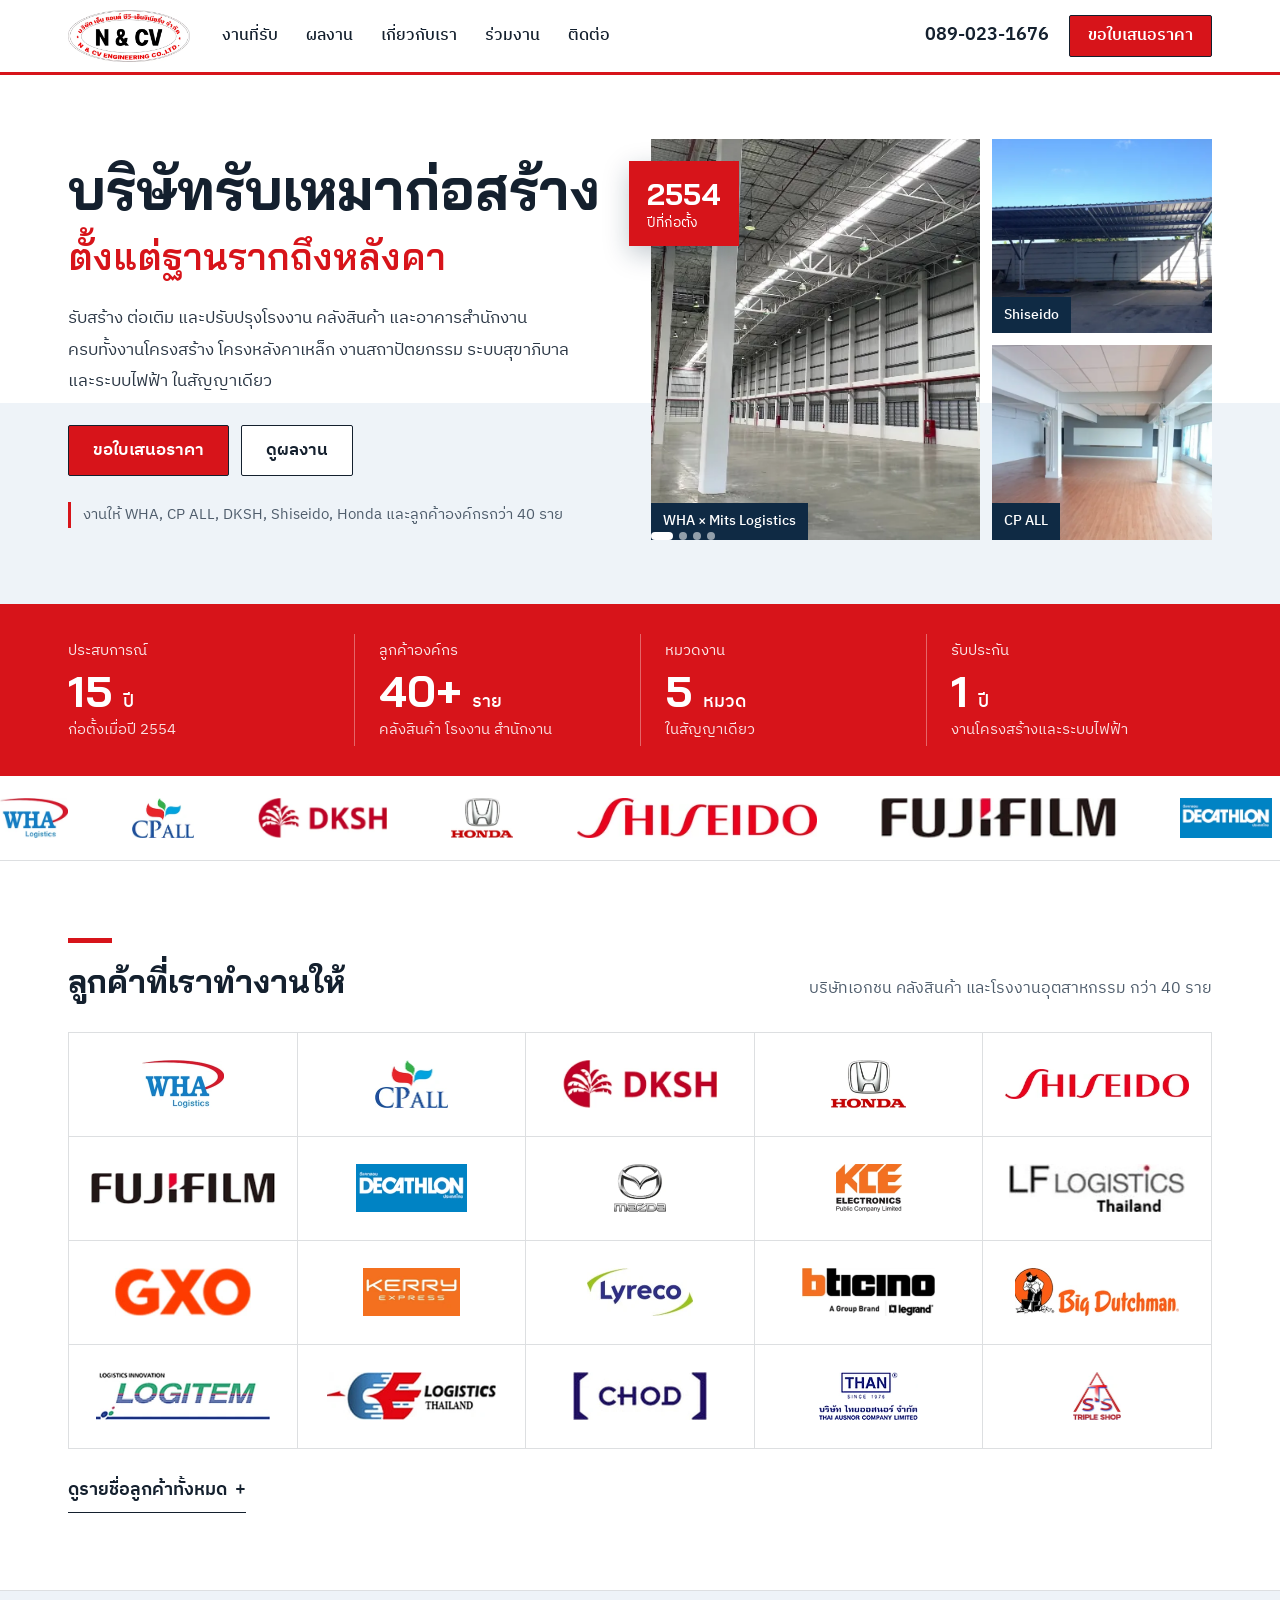
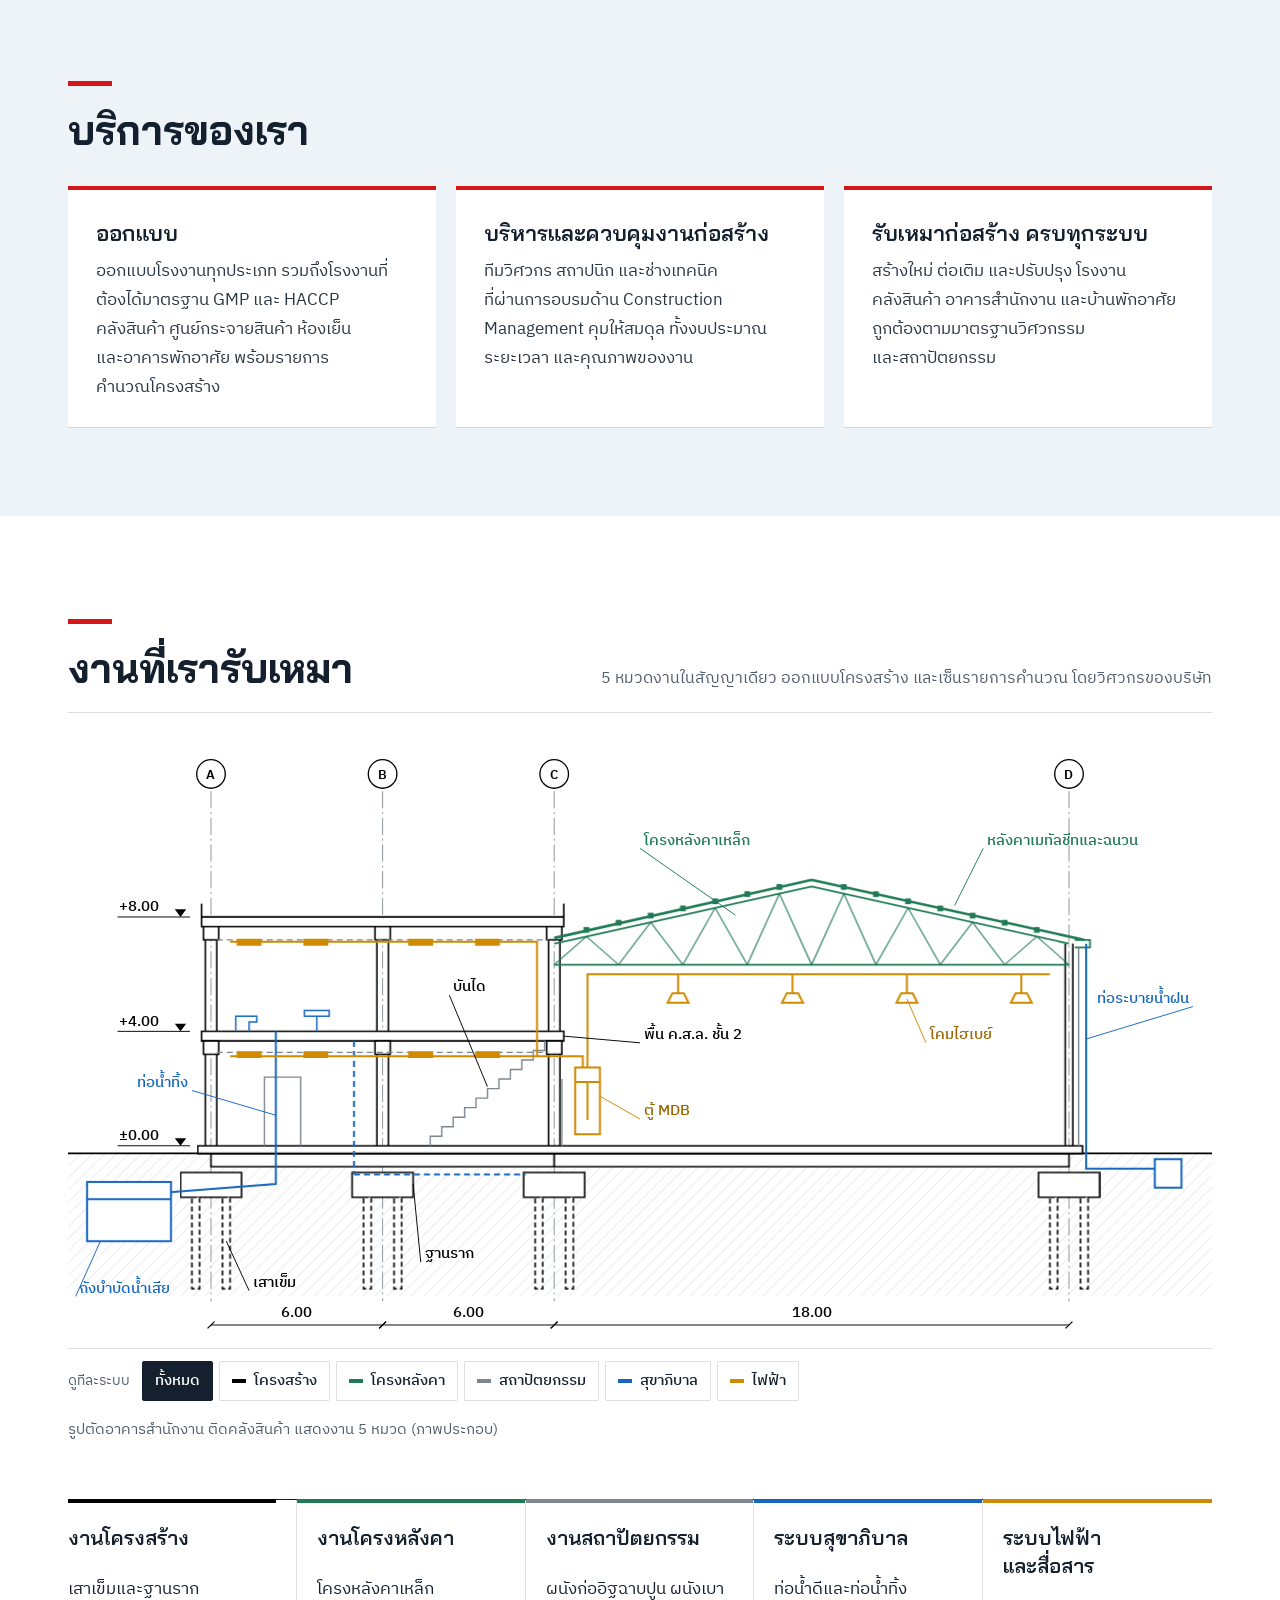
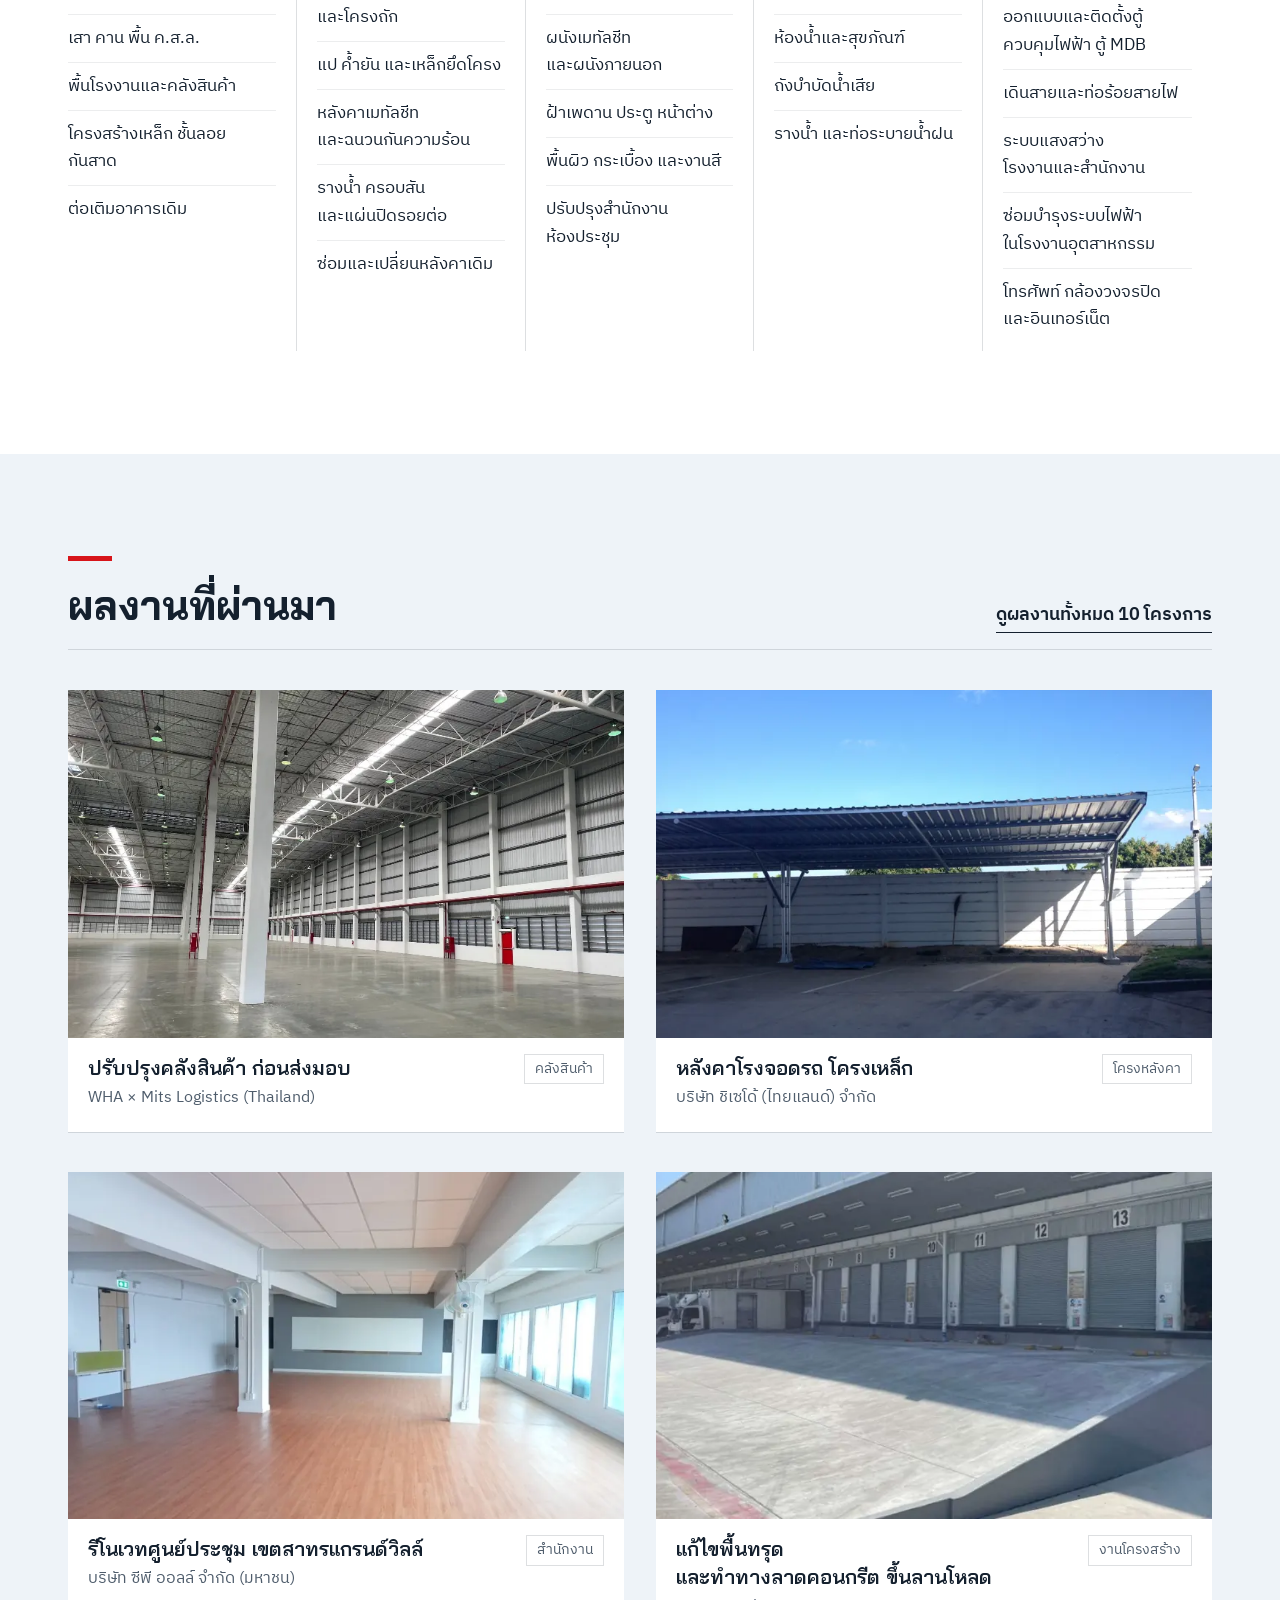
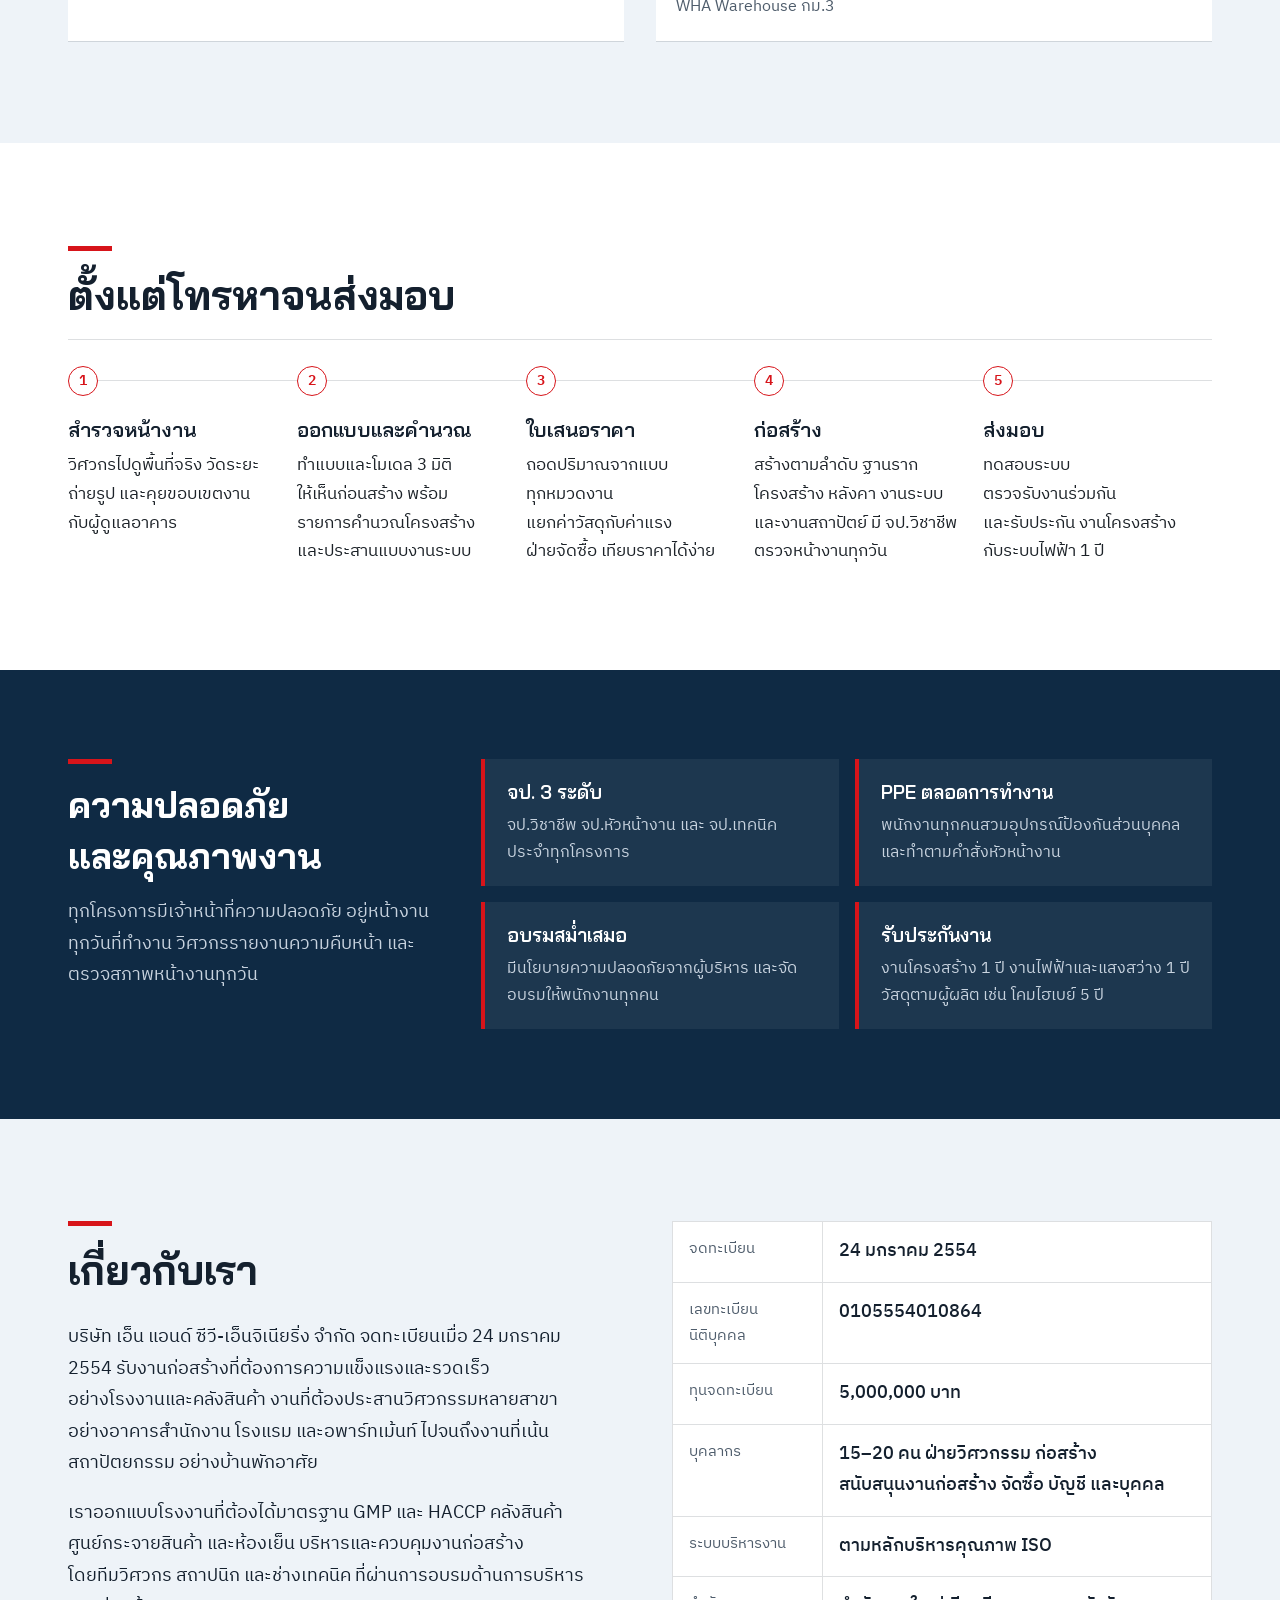
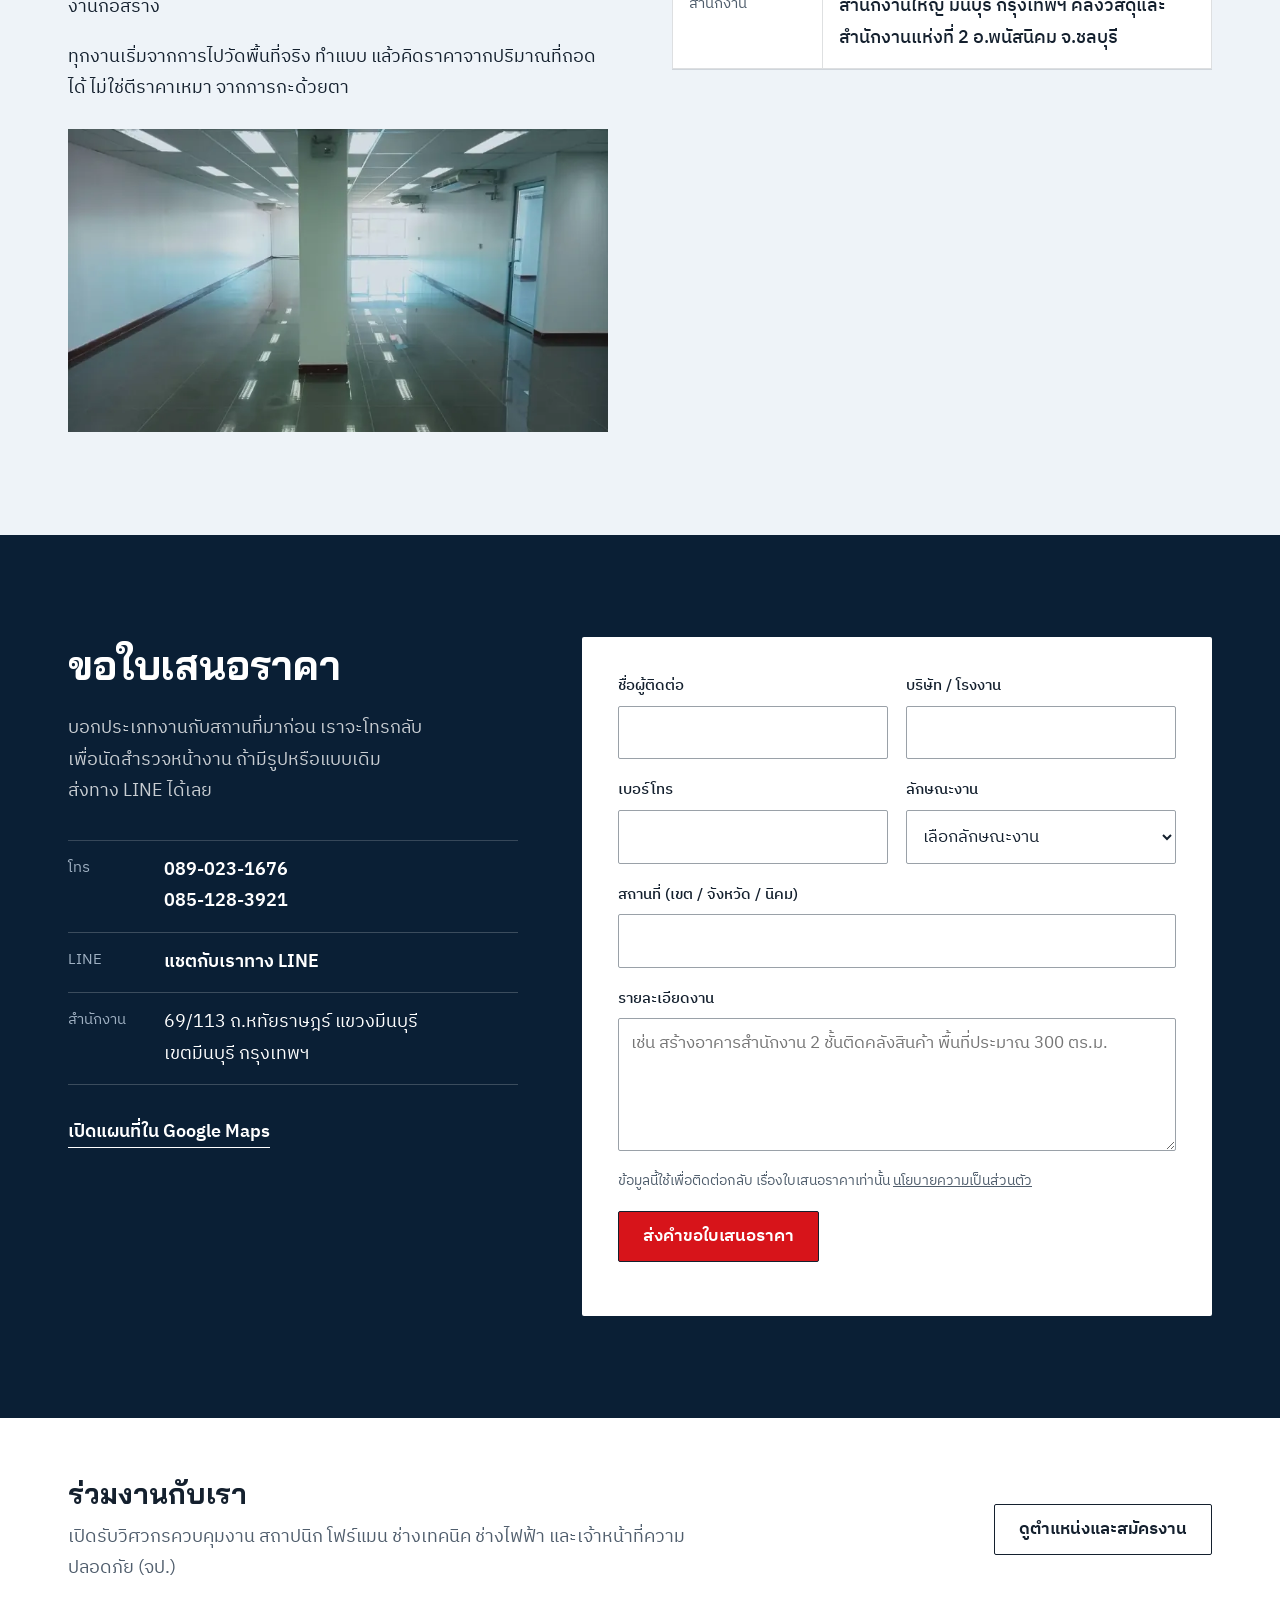
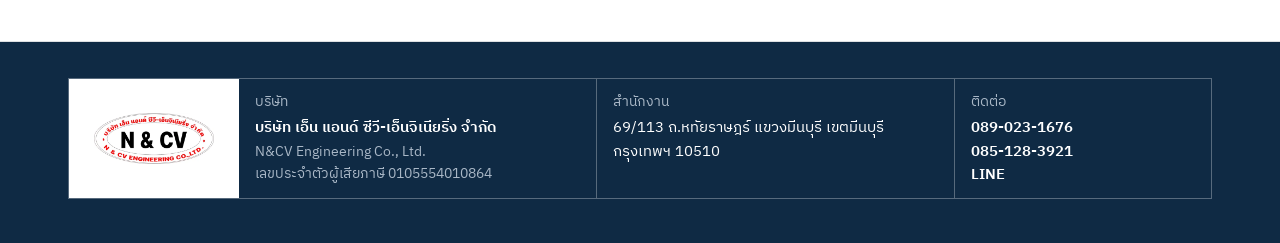
==== commit ef913fb2: "เพิ่มลูกเล่นเว็บไซต์ - สไลด์รูปผลงานใน hero, ตัวเลขนับขึ้น, แถบโลโก้ลูกค้าเลื่อนอัตโนมัติ - การ์ดค่อ" ====
--- a/index.html
+++ b/index.html
@@ -43,6 +43,7 @@
 </head>
 <body>
 <a class="skip" href="#main">ข้ามไปเนื้อหา</a>
+<div aria-hidden="true" class="progress"><span></span></div>
 <header class="top">
 <div class="top__in">
 <a aria-label="N&amp;CV Engineering หน้าแรก" class="brand" href="./">
@@ -78,7 +79,7 @@
 <p class="hero4__trust"><span class="nw">งานให้</span> WHA, CP ALL, DKSH, Shiseido, Honda <span class="nw">และลูกค้าองค์กรกว่า</span> 40 <span class="nw">ราย</span></p>
 </div>
 <div aria-label="ตัวอย่างผลงาน" class="mosaic">
-<a class="mosaic__a" href="projects.html#wha-mits-warehouse"><img alt="คลังสินค้า WHA × Mits Logistics หลังปรับปรุง" class="" decoding="async" fetchpriority="high" height="494" src="assets/img/projects/wha-mits-warehouse-1.webp" width="755"/><span>WHA × Mits Logistics</span></a>
+<a aria-label="ดูผลงานทั้งหมด" class="mosaic__a slides" href="projects.html"><figure class="slide is-on"><img alt="คลังสินค้า WHA × Mits Logistics" decoding="async" fetchpriority="high" height="500" src="assets/img/projects/wha-mits-warehouse-1-s.webp" width="760"/><figcaption>WHA × Mits Logistics</figcaption></figure><figure class="slide"><img alt="ห้องตากชุดทำงาน ผนังไอโซวอล WHA × Unilever" decoding="async" height="500" loading="lazy" src="assets/img/projects/wha-unilever-isowall-1-s.webp" width="760"/><figcaption>WHA × Unilever</figcaption></figure><figure class="slide"><img alt="อาคารสำนักงาน WHA Tower" decoding="async" height="500" loading="lazy" src="assets/img/projects/wha-tower-office-1-s.webp" width="760"/><figcaption>WHA Tower</figcaption></figure><figure class="slide"><img alt="สระว่ายน้ำ คุเรฮะ สัตหีบ" decoding="async" height="500" loading="lazy" src="assets/img/projects/kureha-pool-1-s.webp" width="760"/><figcaption>Kureha สัตหีบ</figcaption></figure><span aria-hidden="true" class="slides__dots"><i></i><i></i><i></i><i></i></span></a>
 <a class="mosaic__b" href="projects.html#shiseido-carport"><img alt="หลังคาโรงจอดรถโครงเหล็ก ชิเซโด้" class="" decoding="async" fetchpriority="high" height="733" sizes="(max-width: 900px) 50vw, 22vw" src="assets/img/projects/shiseido-carport-1-s.webp" srcset="assets/img/projects/shiseido-carport-1-s.webp 760w, assets/img/projects/shiseido-carport-1.webp 1141w" width="1141"/><span>Shiseido</span></a>
 <a class="mosaic__c" href="projects.html#cpall-sathorn"><img alt="ศูนย์ประชุม CP ALL สาทร" class="" decoding="async" height="822" loading="lazy" sizes="(max-width: 900px) 50vw, 22vw" src="assets/img/projects/cpall-sathorn-1-s.webp" srcset="assets/img/projects/cpall-sathorn-1-s.webp 760w, assets/img/projects/cpall-sathorn-1.webp 1235w" width="1235"/><span>CP ALL</span></a>
 <p class="mosaic__badge"><strong>2554</strong>ปีที่ก่อตั้ง</p>
@@ -88,12 +89,14 @@
 <!-- STATS -->
 <section aria-label="ตัวเลขบริษัท" class="stats">
 <dl class="wrap stats__in">
-<div><dt>ประสบการณ์</dt><dd><strong>15</strong> ปี</dd><p><span class="nw">ก่อตั้งเมื่อปี</span> 2554</p></div>
-<div><dt>ลูกค้าองค์กร</dt><dd><strong>40+</strong> ราย</dd><p><span class="nw">คลังสินค้า</span> <span class="nw">โรงงาน</span> <span class="nw">สำนักงาน</span></p></div>
-<div><dt>หมวดงาน</dt><dd><strong>5</strong> หมวด</dd><p><span class="nw">ในสัญญาเดียว</span></p></div>
-<div><dt>รับประกัน</dt><dd><strong>1</strong> ปี</dd><p>งานโครงสร้างและระบบไฟฟ้า</p></div>
+<div><dt>ประสบการณ์</dt><dd><strong data-count="15">15</strong> ปี</dd><p><span class="nw">ก่อตั้งเมื่อปี</span> 2554</p></div>
+<div><dt>ลูกค้าองค์กร</dt><dd><strong data-count="40" data-suffix="+">40+</strong> ราย</dd><p><span class="nw">คลังสินค้า</span> <span class="nw">โรงงาน</span> <span class="nw">สำนักงาน</span></p></div>
+<div><dt>หมวดงาน</dt><dd><strong data-count="5">5</strong> หมวด</dd><p><span class="nw">ในสัญญาเดียว</span></p></div>
+<div><dt>รับประกัน</dt><dd><strong data-count="1">1</strong> ปี</dd><p>งานโครงสร้างและระบบไฟฟ้า</p></div>
 </dl>
 </section>
+<!-- MARQUEE -->
+<div aria-hidden="true" class="marquee"><div class="marquee__track"><img alt="" height="96" loading="lazy" src="assets/img/clients/wha.webp" width="164"/><img alt="" height="96" loading="lazy" src="assets/img/clients/cpall.webp" width="147"/><img alt="" height="93" loading="lazy" src="assets/img/clients/dksh.webp" width="300"/><img alt="" height="96" loading="lazy" src="assets/img/clients/honda.webp" width="149"/><img alt="" height="50" loading="lazy" src="assets/img/clients/shiseido.webp" width="300"/><img alt="" height="51" loading="lazy" src="assets/img/clients/fujifilm.webp" width="300"/><img alt="" height="96" loading="lazy" src="assets/img/clients/decathlon.webp" width="221"/><img alt="" height="96" loading="lazy" src="assets/img/clients/mazda.webp" width="103"/><img alt="" height="96" loading="lazy" src="assets/img/clients/kce.webp" width="132"/><img alt="" height="82" loading="lazy" src="assets/img/clients/lf.webp" width="300"/><img alt="" height="96" loading="lazy" src="assets/img/clients/gxo.webp" width="272"/><img alt="" height="96" loading="lazy" src="assets/img/clients/kerry.webp" width="195"/><img alt="" height="96" loading="lazy" src="assets/img/clients/lyreco.webp" width="212"/><img alt="" height="96" loading="lazy" src="assets/img/clients/bticino.webp" width="266"/><img alt="" height="88" loading="lazy" src="assets/img/clients/bigdutchman.webp" width="300"/><img alt="" height="83" loading="lazy" src="assets/img/clients/logitem.webp" width="300"/><img alt="" height="85" loading="lazy" src="assets/img/clients/elogistics.webp" width="300"/><img alt="" height="96" loading="lazy" src="assets/img/clients/chod.webp" width="267"/><img alt="" height="96" loading="lazy" src="assets/img/clients/thaiausnor.webp" width="197"/><img alt="" height="96" loading="lazy" src="assets/img/clients/tripleshop.webp" width="97"/><img alt="" height="96" loading="lazy" src="assets/img/clients/wha.webp" width="164"/><img alt="" height="96" loading="lazy" src="assets/img/clients/cpall.webp" width="147"/><img alt="" height="93" loading="lazy" src="assets/img/clients/dksh.webp" width="300"/><img alt="" height="96" loading="lazy" src="assets/img/clients/honda.webp" width="149"/><img alt="" height="50" loading="lazy" src="assets/img/clients/shiseido.webp" width="300"/><img alt="" height="51" loading="lazy" src="assets/img/clients/fujifilm.webp" width="300"/><img alt="" height="96" loading="lazy" src="assets/img/clients/decathlon.webp" width="221"/><img alt="" height="96" loading="lazy" src="assets/img/clients/mazda.webp" width="103"/><img alt="" height="96" loading="lazy" src="assets/img/clients/kce.webp" width="132"/><img alt="" height="82" loading="lazy" src="assets/img/clients/lf.webp" width="300"/><img alt="" height="96" loading="lazy" src="assets/img/clients/gxo.webp" width="272"/><img alt="" height="96" loading="lazy" src="assets/img/clients/kerry.webp" width="195"/><img alt="" height="96" loading="lazy" src="assets/img/clients/lyreco.webp" width="212"/><img alt="" height="96" loading="lazy" src="assets/img/clients/bticino.webp" width="266"/><img alt="" height="88" loading="lazy" src="assets/img/clients/bigdutchman.webp" width="300"/><img alt="" height="83" loading="lazy" src="assets/img/clients/logitem.webp" width="300"/><img alt="" height="85" loading="lazy" src="assets/img/clients/elogistics.webp" width="300"/><img alt="" height="96" loading="lazy" src="assets/img/clients/chod.webp" width="267"/><img alt="" height="96" loading="lazy" src="assets/img/clients/thaiausnor.webp" width="197"/><img alt="" height="96" loading="lazy" src="assets/img/clients/tripleshop.webp" width="97"/></div></div>
 <!-- CLIENTS -->
 <section aria-labelledby="clients-t" class="clients">
 <div class="wrap">
@@ -182,15 +185,15 @@
 <h2 id="svc-t">บริการของเรา</h2>
 </div>
 <div class="svc__grid">
-<article class="svc__card">
+<article class="svc__card" data-reveal="">
 <h3>ออกแบบ</h3>
 <p>ออกแบบโรงงานทุกประเภท รวมถึงโรงงานที่ต้องได้มาตรฐาน GMP <span class="nw">และ</span> HACCP <span class="nw">คลังสินค้า</span> <span class="nw">ศูนย์กระจายสินค้า</span> <span class="nw">ห้องเย็น</span> <span class="nw">และอาคารพักอาศัย</span> พร้อมรายการคำนวณโครงสร้าง</p>
 </article>
-<article class="svc__card">
+<article class="svc__card" data-reveal="">
 <h3>บริหารและควบคุมงานก่อสร้าง</h3>
 <p><span class="nw">ทีมวิศวกร</span> <span class="nw">สถาปนิก</span> <span class="nw">และช่างเทคนิค</span> <span class="nw">ที่ผ่านการอบรมด้าน</span> Construction Management <span class="nw">คุมให้สมดุล</span> <span class="nw">ทั้งงบประมาณ</span> <span class="nw">ระยะเวลา</span> <span class="nw">และคุณภาพของงาน</span></p>
 </article>
-<article class="svc__card">
+<article class="svc__card" data-reveal="">
 <h3>รับเหมาก่อสร้าง ครบทุกระบบ</h3>
 <p><span class="nw">สร้างใหม่</span> <span class="nw">ต่อเติม</span> <span class="nw">และปรับปรุง</span> <span class="nw">โรงงาน</span> <span class="nw">คลังสินค้า</span> <span class="nw">อาคารสำนักงาน</span> <span class="nw">และบ้านพักอาศัย</span> ถูกต้องตามมาตรฐานวิศวกรรมและสถาปัตยกรรม</p>
 </article>
@@ -391,7 +394,7 @@
 <a class="more" href="projects.html">ดูผลงานทั้งหมด 10 โครงการ</a>
 </div>
 <div class="pj pj--grid">
-<article class="pj__item">
+<article class="pj__item" data-reveal="">
 <a class="pj__link" href="projects.html#wha-mits-warehouse">
 <div class="pj__img"><img alt="ปรับปรุงคลังสินค้า ก่อนส่งมอบ — WHA × Mits Logistics (Thailand)" class="" decoding="async" height="494" loading="lazy" sizes="(max-width: 900px) 100vw, 40vw" src="assets/img/projects/wha-mits-warehouse-1-s.webp" srcset="assets/img/projects/wha-mits-warehouse-1-s.webp 755w, assets/img/projects/wha-mits-warehouse-1.webp 755w" width="755"/></div>
 <div class="pj__meta">
@@ -401,7 +404,7 @@
 </div>
 </a>
 </article>
-<article class="pj__item">
+<article class="pj__item" data-reveal="">
 <a class="pj__link" href="projects.html#shiseido-carport">
 <div class="pj__img"><img alt="หลังคาโรงจอดรถ โครงเหล็ก — บริษัท ชิเซโด้ (ไทยแลนด์) จำกัด" class="" decoding="async" height="733" loading="lazy" sizes="(max-width: 900px) 100vw, 40vw" src="assets/img/projects/shiseido-carport-1-s.webp" srcset="assets/img/projects/shiseido-carport-1-s.webp 760w, assets/img/projects/shiseido-carport-1.webp 1141w" width="1141"/></div>
 <div class="pj__meta">
@@ -411,7 +414,7 @@
 </div>
 </a>
 </article>
-<article class="pj__item">
+<article class="pj__item" data-reveal="">
 <a class="pj__link" href="projects.html#cpall-sathorn">
 <div class="pj__img"><img alt="รีโนเวทศูนย์ประชุม เขตสาทรแกรนด์วิลล์ — บริษัท ซีพี ออลล์ จำกัด (มหาชน)" class="" decoding="async" height="822" loading="lazy" sizes="(max-width: 900px) 100vw, 40vw" src="assets/img/projects/cpall-sathorn-1-s.webp" srcset="assets/img/projects/cpall-sathorn-1-s.webp 760w, assets/img/projects/cpall-sathorn-1.webp 1235w" width="1235"/></div>
 <div class="pj__meta">
@@ -421,7 +424,7 @@
 </div>
 </a>
 </article>
-<article class="pj__item">
+<article class="pj__item" data-reveal="">
 <a class="pj__link" href="projects.html#wha-ramp">
 <div class="pj__img"><img alt="แก้ไขพื้นทรุด และทำทางลาดคอนกรีต ขึ้นลานโหลด — WHA Warehouse กม.3" class="" decoding="async" height="606" loading="lazy" sizes="(max-width: 900px) 100vw, 40vw" src="assets/img/projects/wha-ramp-1-s.webp" srcset="assets/img/projects/wha-ramp-1-s.webp 760w, assets/img/projects/wha-ramp-1.webp 1103w" width="1103"/></div>
 <div class="pj__meta">
@@ -559,6 +562,7 @@
 </div>
 </div>
 </footer>
+<a aria-label="กลับขึ้นด้านบน" class="totop" href="#main">▲</a>
 <div aria-label="ติดต่อด่วน" class="mbar">
 <a href="tel:0890231676">โทร</a>
 <a href="https://line.me/ti/p/NKvT3lnW9f" rel="noopener">LINE</a>
--- a/css/site.css
+++ b/css/site.css
@@ -518,3 +518,60 @@
   .pj__meta .pj__type{grid-column:1;grid-row:1;justify-self:start;margin-bottom:8px}
   .pj__meta h3{grid-row:2}
 }
+
+/* ===== v5: motion & extras ===== */
+.progress{position:fixed;left:0;right:0;top:0;height:3px;z-index:70;pointer-events:none}
+.progress span{display:block;height:100%;background:var(--red);transform-origin:0 50%;transform:scaleX(0)}
+.top{transition:box-shadow .2s}
+.top.is-scrolled{box-shadow:0 6px 20px rgba(15,42,68,.12)}
+.top .brand img{transition:height .2s}
+.top.is-scrolled .brand img{height:44px}
+
+/* hero slideshow */
+.slides{isolation:isolate}
+.slide{position:absolute;inset:0;margin:0;opacity:0;transition:opacity .9s ease}
+.slide.is-on{opacity:1}
+.slide img{width:100%;height:100%;object-fit:cover;transform:scale(1.04);transition:transform 5s ease-out}
+.slide.is-on img{transform:scale(1)}
+.slide figcaption{position:absolute;left:0;bottom:0;background:var(--navy);color:#fff;font-size:14px;font-weight:500;padding:6px 12px}
+.slides__dots{position:absolute;right:12px;bottom:12px;display:flex;gap:6px;z-index:2;background:transparent!important;padding:0!important}
+.slides__dots i{width:8px;height:8px;border-radius:50%;background:rgba(255,255,255,.55)}
+.slides__dots i.on{background:#fff;width:22px;border-radius:4px;transition:width .3s}
+
+/* logo marquee */
+.marquee{overflow:hidden;background:#fff;border-bottom:1px solid var(--line);padding:22px 0}
+.marquee__track{display:flex;align-items:center;gap:64px;width:max-content;animation:marq 48s linear infinite}
+.marquee:hover .marquee__track{animation-play-state:paused}
+.marquee img{height:40px;width:auto;flex:none}
+@keyframes marq{to{transform:translateX(-50%)}}
+
+/* reveal */
+.rv [data-reveal]{opacity:0;transform:translateY(22px);transition:opacity .6s ease var(--d,0ms),transform .6s cubic-bezier(.2,.7,.2,1) var(--d,0ms)}
+.rv [data-reveal].in{opacity:1;transform:none}
+
+/* hover depth */
+.svc__card{transition:transform .25s ease,box-shadow .25s ease}
+.svc__card:hover{transform:translateY(-4px);box-shadow:0 14px 30px rgba(15,42,68,.12)}
+.pj--grid .pj__item{transition:box-shadow .25s ease,transform .25s ease}
+.pj--grid .pj__item:hover{transform:translateY(-4px);box-shadow:0 16px 34px rgba(15,42,68,.14)}
+.logos li{transition:background .2s}
+.logos li:hover{background:var(--tint)}
+.logos li img{transition:transform .25s ease}
+.logos li:hover img{transform:scale(1.07)}
+.safe__list li{transition:background .2s,transform .25s}
+.safe__list li:hover{background:rgba(255,255,255,.1);transform:translateX(4px)}
+
+/* back to top */
+.totop{position:fixed;right:20px;bottom:24px;z-index:55;width:46px;height:46px;display:grid;place-items:center;background:var(--red);color:#fff;text-decoration:none;font-size:14px;opacity:0;pointer-events:none;transform:translateY(10px);transition:opacity .2s,transform .2s;box-shadow:0 8px 20px rgba(215,20,26,.35)}
+.totop.is-on{opacity:1;pointer-events:auto;transform:none}
+
+/* projects filter */
+.filter{display:flex;flex-wrap:wrap;gap:8px;margin:-8px 0 28px}
+
+@media (max-width:900px){.totop{bottom:72px}.marquee img{height:32px}.marquee__track{gap:44px}}
+@media (prefers-reduced-motion:reduce){
+  .marquee__track{animation:none;flex-wrap:wrap;width:auto;justify-content:center;gap:24px 40px}
+  .marquee__track img:nth-child(n+21){display:none}
+  .slide,.slide img,.svc__card,.pj--grid .pj__item,.logos li img,.safe__list li,.totop{transition:none}
+}
+.prj[hidden]{display:none}
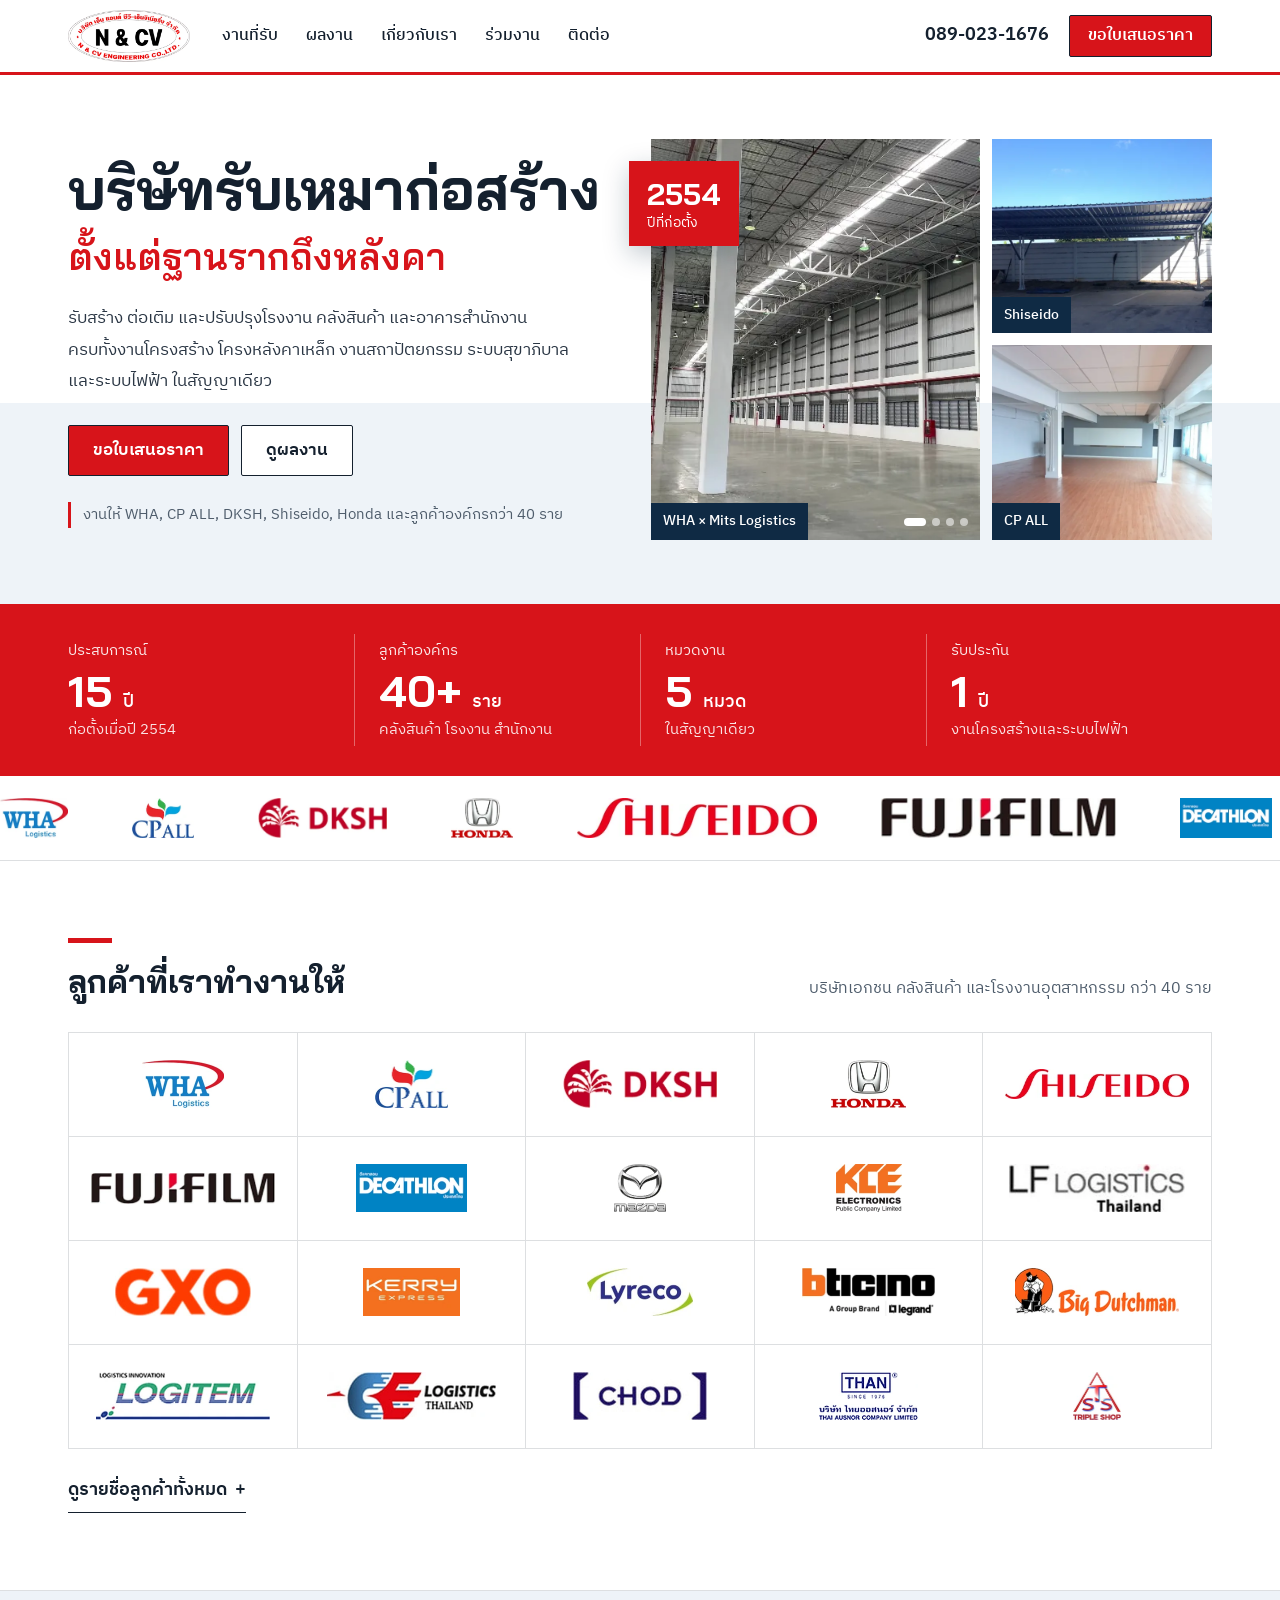
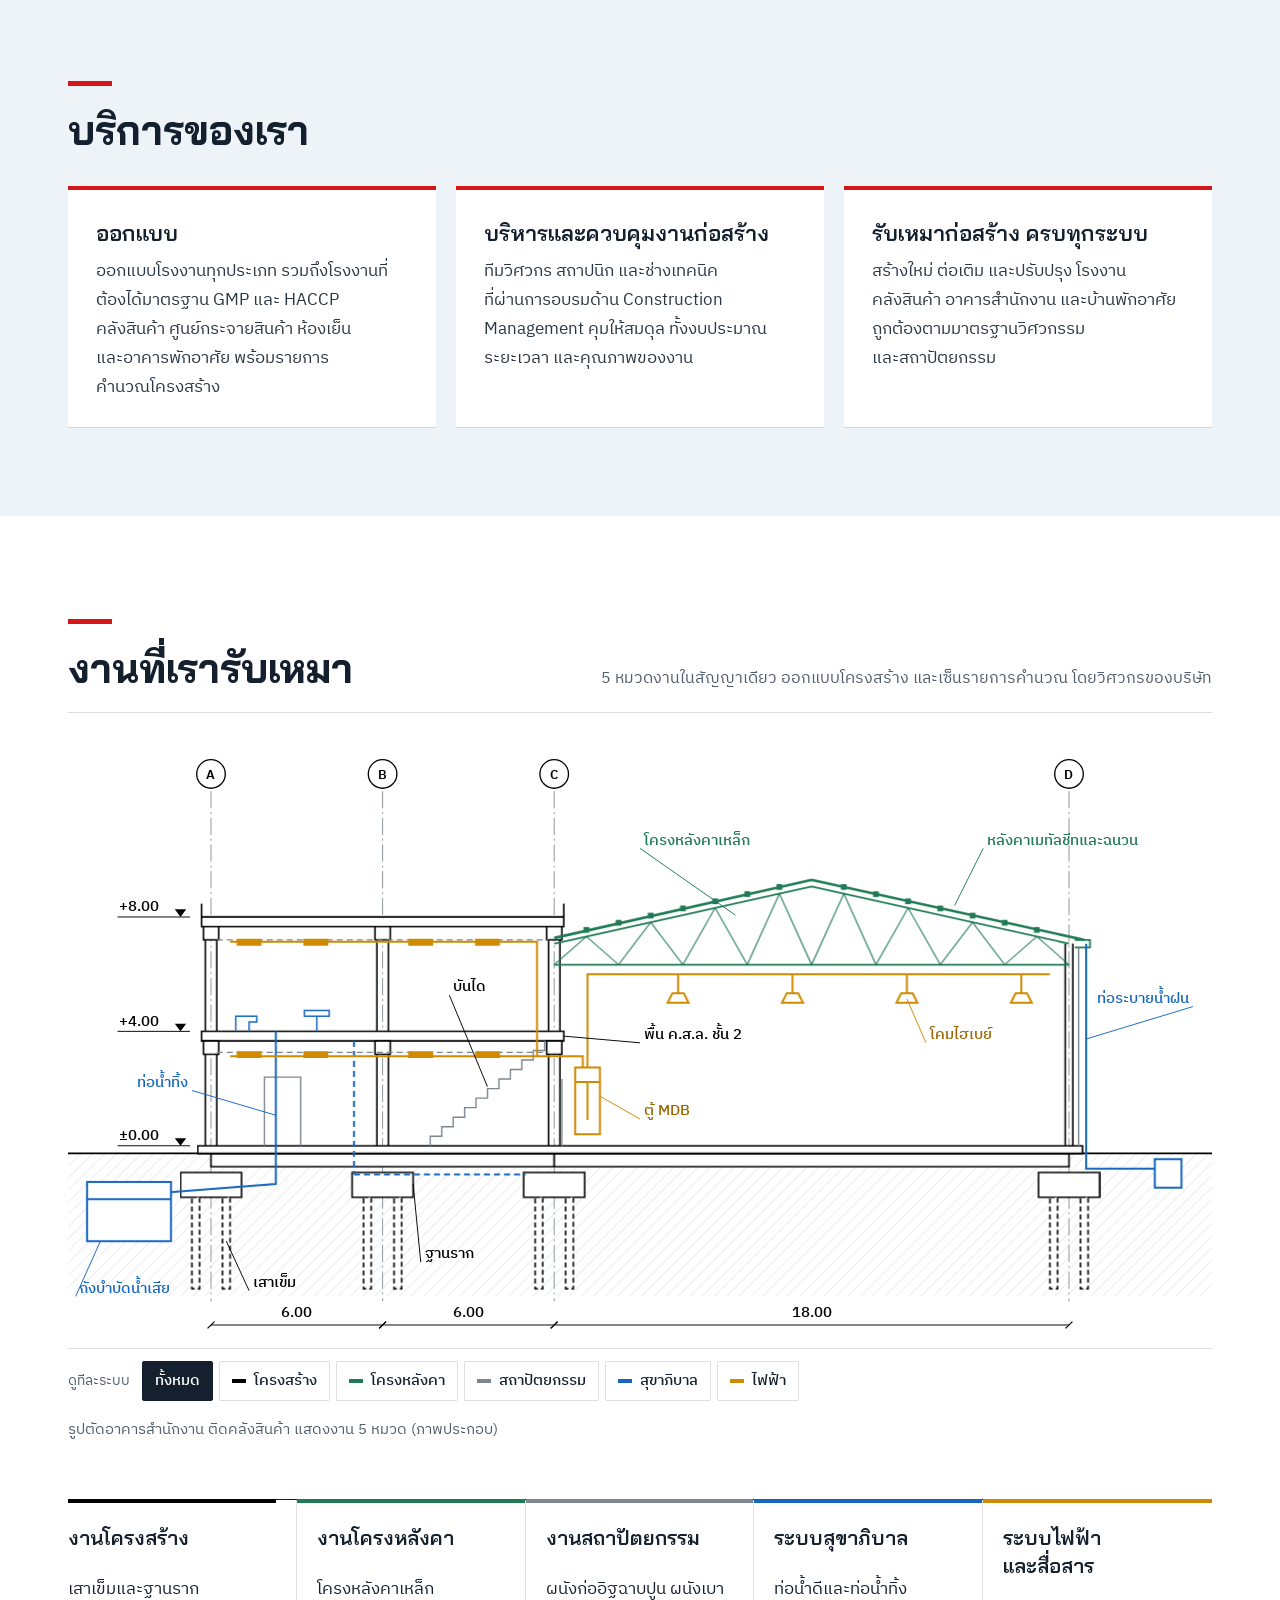
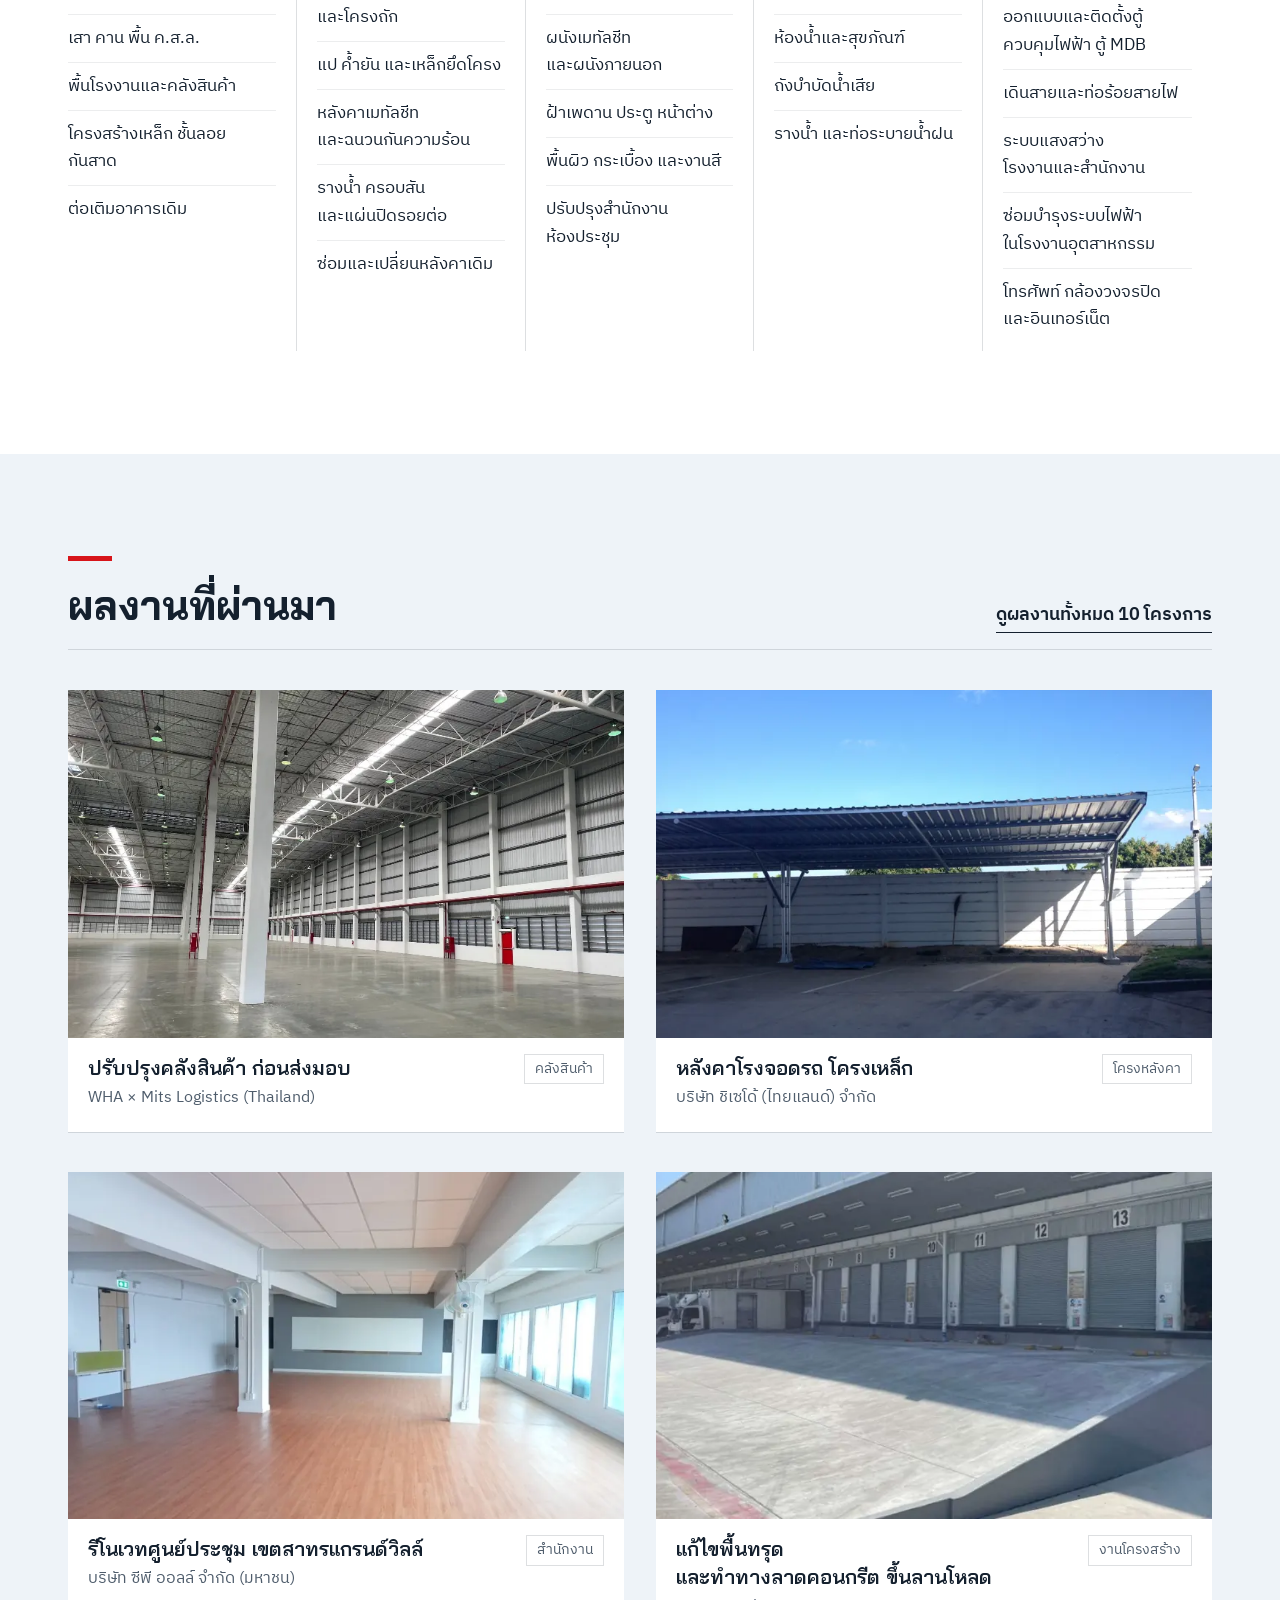
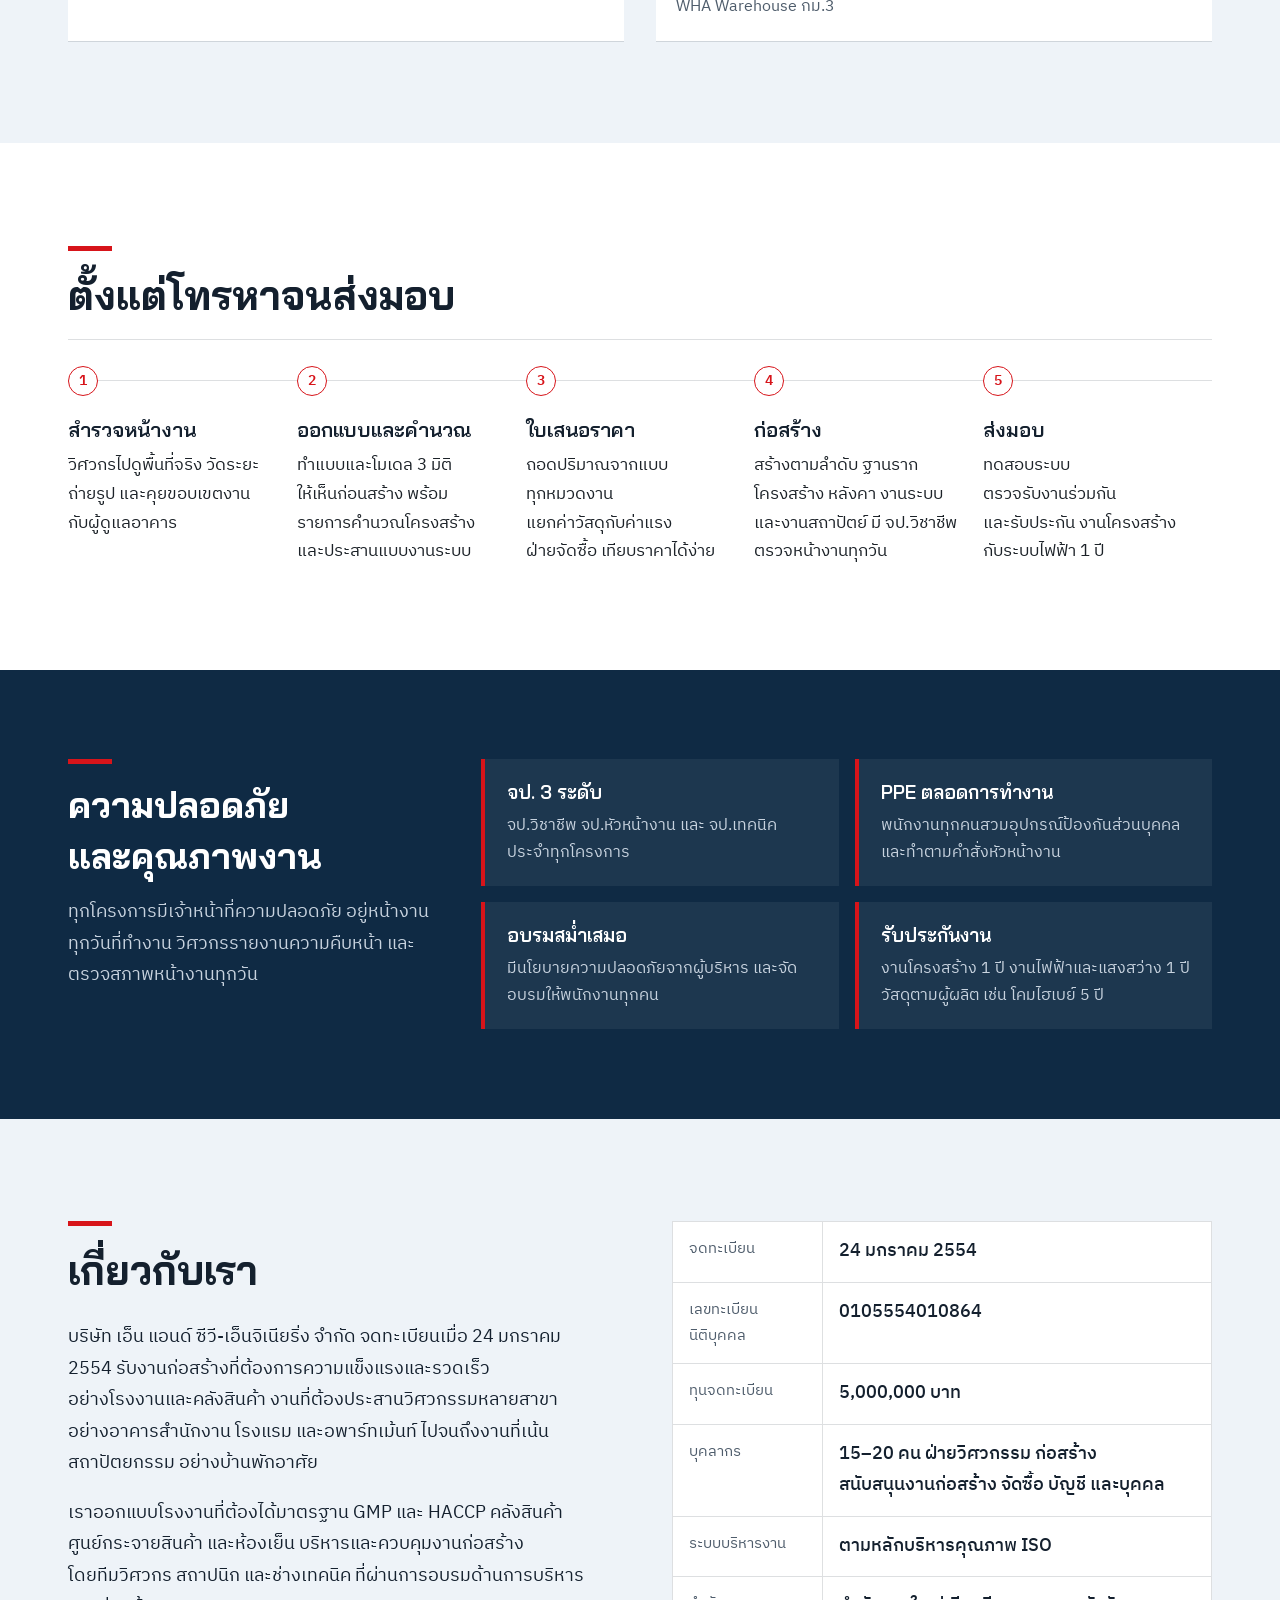
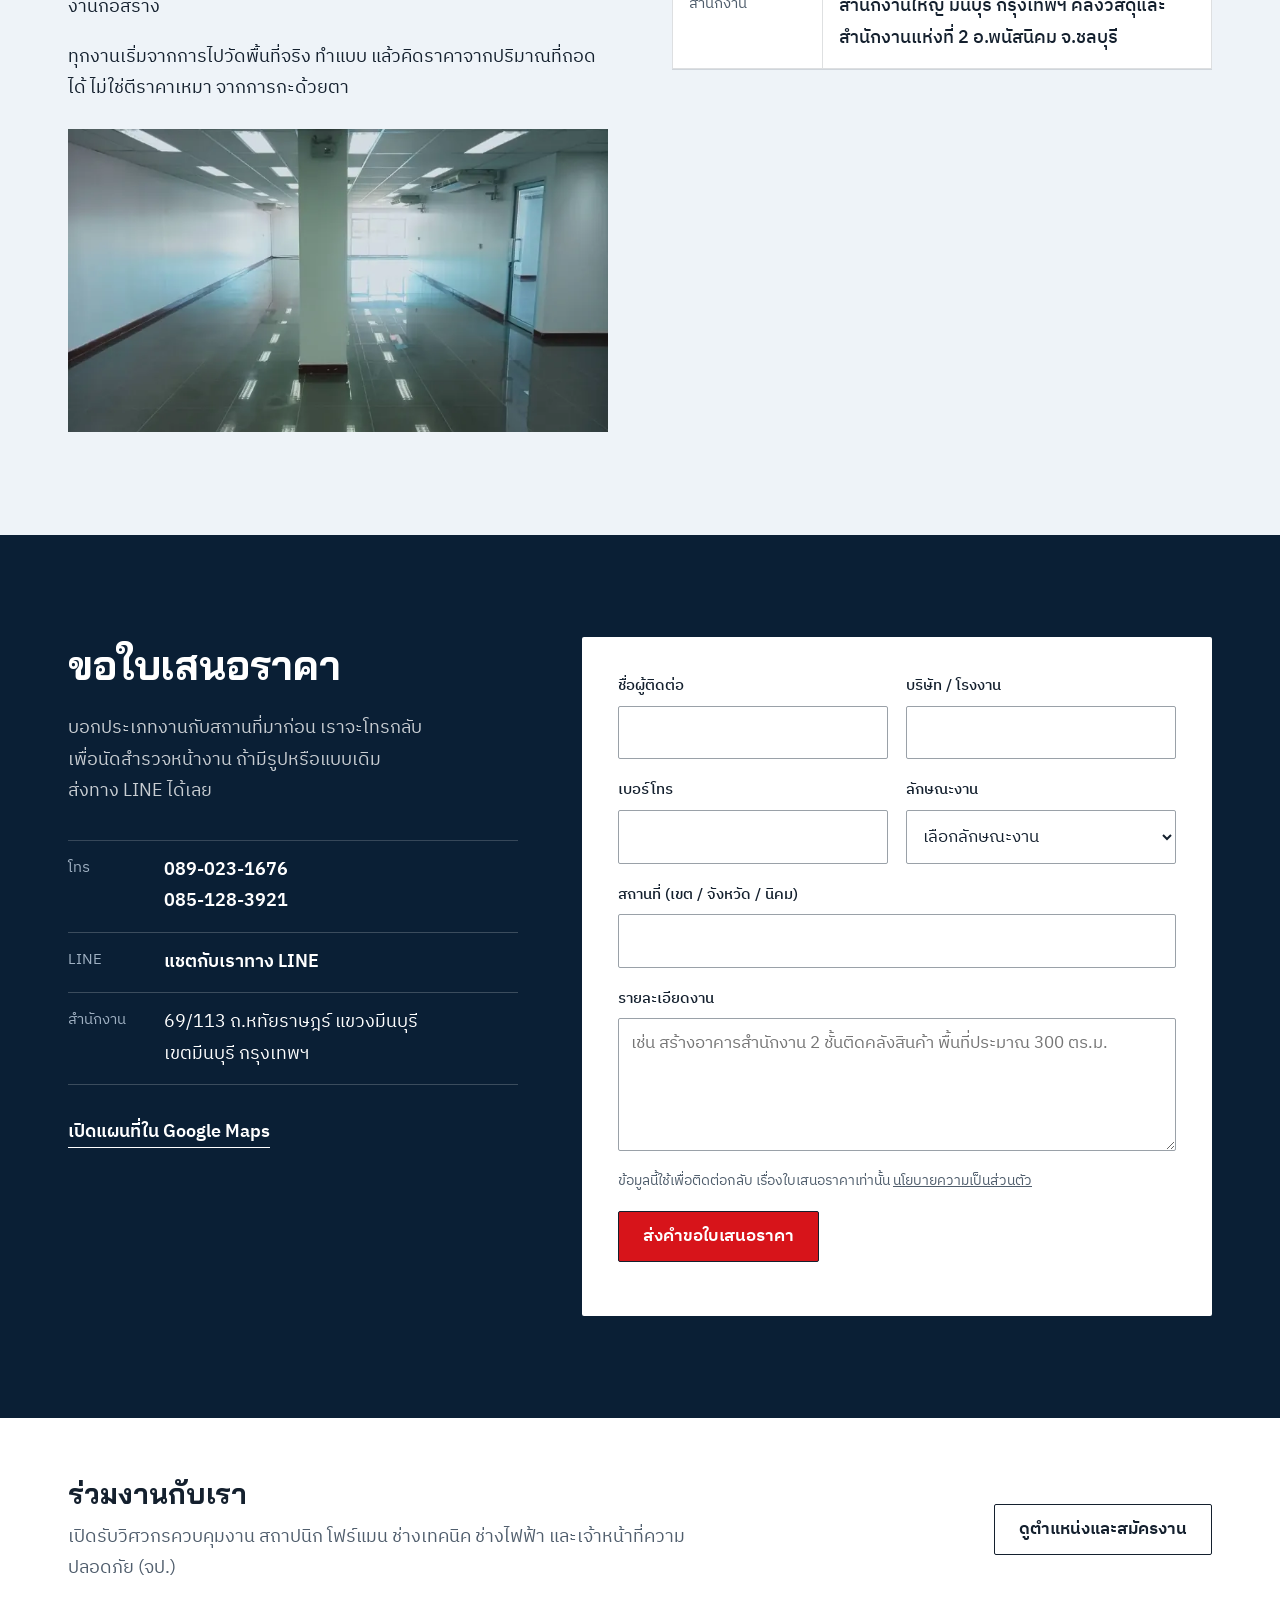
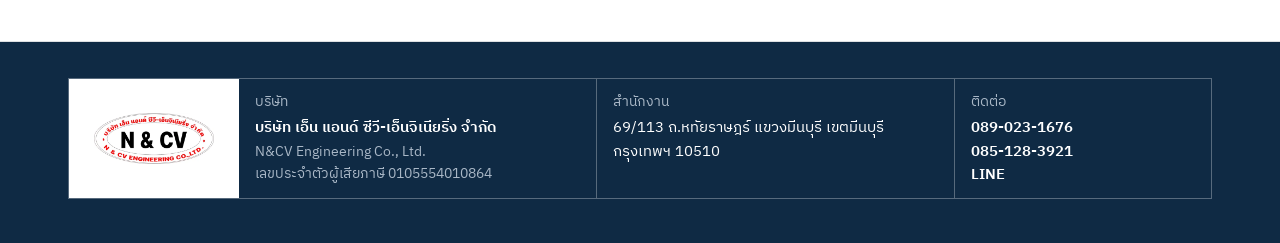
==== commit 2be3572e: "แก้แถบโลโก้เพี้ยนและแคชไฟล์เก่า - ใส่เลขเวอร์ชันท้ายไฟล์ CSS/JS ทุกหน้า กันเบราว์เซอร์ใช้ไฟล์จัดหน้า" ====
--- a/index.html
+++ b/index.html
@@ -17,7 +17,7 @@
 <link as="font" crossorigin="" href="assets/fonts/baijam-700.woff" rel="preload" type="font/woff"/>
 <link as="font" crossorigin="" href="assets/fonts/plexthai-400.woff" rel="preload" type="font/woff"/>
 <link as="image" href="assets/img/projects/wha-mits-warehouse-1.webp" rel="preload"/>
-<link href="css/site.css" rel="stylesheet"/>
+<link href="css/site.css?v=b78292c5" rel="stylesheet"/>
 <script type="application/ld+json">
 {
   "@context": "https://schema.org",
@@ -96,7 +96,7 @@
 </dl>
 </section>
 <!-- MARQUEE -->
-<div aria-hidden="true" class="marquee"><div class="marquee__track"><img alt="" height="96" loading="lazy" src="assets/img/clients/wha.webp" width="164"/><img alt="" height="96" loading="lazy" src="assets/img/clients/cpall.webp" width="147"/><img alt="" height="93" loading="lazy" src="assets/img/clients/dksh.webp" width="300"/><img alt="" height="96" loading="lazy" src="assets/img/clients/honda.webp" width="149"/><img alt="" height="50" loading="lazy" src="assets/img/clients/shiseido.webp" width="300"/><img alt="" height="51" loading="lazy" src="assets/img/clients/fujifilm.webp" width="300"/><img alt="" height="96" loading="lazy" src="assets/img/clients/decathlon.webp" width="221"/><img alt="" height="96" loading="lazy" src="assets/img/clients/mazda.webp" width="103"/><img alt="" height="96" loading="lazy" src="assets/img/clients/kce.webp" width="132"/><img alt="" height="82" loading="lazy" src="assets/img/clients/lf.webp" width="300"/><img alt="" height="96" loading="lazy" src="assets/img/clients/gxo.webp" width="272"/><img alt="" height="96" loading="lazy" src="assets/img/clients/kerry.webp" width="195"/><img alt="" height="96" loading="lazy" src="assets/img/clients/lyreco.webp" width="212"/><img alt="" height="96" loading="lazy" src="assets/img/clients/bticino.webp" width="266"/><img alt="" height="88" loading="lazy" src="assets/img/clients/bigdutchman.webp" width="300"/><img alt="" height="83" loading="lazy" src="assets/img/clients/logitem.webp" width="300"/><img alt="" height="85" loading="lazy" src="assets/img/clients/elogistics.webp" width="300"/><img alt="" height="96" loading="lazy" src="assets/img/clients/chod.webp" width="267"/><img alt="" height="96" loading="lazy" src="assets/img/clients/thaiausnor.webp" width="197"/><img alt="" height="96" loading="lazy" src="assets/img/clients/tripleshop.webp" width="97"/><img alt="" height="96" loading="lazy" src="assets/img/clients/wha.webp" width="164"/><img alt="" height="96" loading="lazy" src="assets/img/clients/cpall.webp" width="147"/><img alt="" height="93" loading="lazy" src="assets/img/clients/dksh.webp" width="300"/><img alt="" height="96" loading="lazy" src="assets/img/clients/honda.webp" width="149"/><img alt="" height="50" loading="lazy" src="assets/img/clients/shiseido.webp" width="300"/><img alt="" height="51" loading="lazy" src="assets/img/clients/fujifilm.webp" width="300"/><img alt="" height="96" loading="lazy" src="assets/img/clients/decathlon.webp" width="221"/><img alt="" height="96" loading="lazy" src="assets/img/clients/mazda.webp" width="103"/><img alt="" height="96" loading="lazy" src="assets/img/clients/kce.webp" width="132"/><img alt="" height="82" loading="lazy" src="assets/img/clients/lf.webp" width="300"/><img alt="" height="96" loading="lazy" src="assets/img/clients/gxo.webp" width="272"/><img alt="" height="96" loading="lazy" src="assets/img/clients/kerry.webp" width="195"/><img alt="" height="96" loading="lazy" src="assets/img/clients/lyreco.webp" width="212"/><img alt="" height="96" loading="lazy" src="assets/img/clients/bticino.webp" width="266"/><img alt="" height="88" loading="lazy" src="assets/img/clients/bigdutchman.webp" width="300"/><img alt="" height="83" loading="lazy" src="assets/img/clients/logitem.webp" width="300"/><img alt="" height="85" loading="lazy" src="assets/img/clients/elogistics.webp" width="300"/><img alt="" height="96" loading="lazy" src="assets/img/clients/chod.webp" width="267"/><img alt="" height="96" loading="lazy" src="assets/img/clients/thaiausnor.webp" width="197"/><img alt="" height="96" loading="lazy" src="assets/img/clients/tripleshop.webp" width="97"/></div></div>
+<div aria-hidden="true" class="marquee"><div class="marquee__track"><div class="marquee__group"><img alt="" height="96" src="assets/img/clients/wha.webp" width="164"/><img alt="" height="96" src="assets/img/clients/cpall.webp" width="147"/><img alt="" height="93" src="assets/img/clients/dksh.webp" width="300"/><img alt="" height="96" src="assets/img/clients/honda.webp" width="149"/><img alt="" height="50" src="assets/img/clients/shiseido.webp" width="300"/><img alt="" height="51" src="assets/img/clients/fujifilm.webp" width="300"/><img alt="" height="96" src="assets/img/clients/decathlon.webp" width="221"/><img alt="" height="96" src="assets/img/clients/mazda.webp" width="103"/><img alt="" height="96" src="assets/img/clients/kce.webp" width="132"/><img alt="" height="82" src="assets/img/clients/lf.webp" width="300"/><img alt="" height="96" src="assets/img/clients/gxo.webp" width="272"/><img alt="" height="96" src="assets/img/clients/kerry.webp" width="195"/><img alt="" height="96" src="assets/img/clients/lyreco.webp" width="212"/><img alt="" height="96" src="assets/img/clients/bticino.webp" width="266"/><img alt="" height="88" src="assets/img/clients/bigdutchman.webp" width="300"/><img alt="" height="83" src="assets/img/clients/logitem.webp" width="300"/><img alt="" height="85" src="assets/img/clients/elogistics.webp" width="300"/><img alt="" height="96" src="assets/img/clients/chod.webp" width="267"/><img alt="" height="96" src="assets/img/clients/thaiausnor.webp" width="197"/><img alt="" height="96" src="assets/img/clients/tripleshop.webp" width="97"/></div><div class="marquee__group"><img alt="" height="96" src="assets/img/clients/wha.webp" width="164"/><img alt="" height="96" src="assets/img/clients/cpall.webp" width="147"/><img alt="" height="93" src="assets/img/clients/dksh.webp" width="300"/><img alt="" height="96" src="assets/img/clients/honda.webp" width="149"/><img alt="" height="50" src="assets/img/clients/shiseido.webp" width="300"/><img alt="" height="51" src="assets/img/clients/fujifilm.webp" width="300"/><img alt="" height="96" src="assets/img/clients/decathlon.webp" width="221"/><img alt="" height="96" src="assets/img/clients/mazda.webp" width="103"/><img alt="" height="96" src="assets/img/clients/kce.webp" width="132"/><img alt="" height="82" src="assets/img/clients/lf.webp" width="300"/><img alt="" height="96" src="assets/img/clients/gxo.webp" width="272"/><img alt="" height="96" src="assets/img/clients/kerry.webp" width="195"/><img alt="" height="96" src="assets/img/clients/lyreco.webp" width="212"/><img alt="" height="96" src="assets/img/clients/bticino.webp" width="266"/><img alt="" height="88" src="assets/img/clients/bigdutchman.webp" width="300"/><img alt="" height="83" src="assets/img/clients/logitem.webp" width="300"/><img alt="" height="85" src="assets/img/clients/elogistics.webp" width="300"/><img alt="" height="96" src="assets/img/clients/chod.webp" width="267"/><img alt="" height="96" src="assets/img/clients/thaiausnor.webp" width="197"/><img alt="" height="96" src="assets/img/clients/tripleshop.webp" width="97"/></div></div></div>
 <!-- CLIENTS -->
 <section aria-labelledby="clients-t" class="clients">
 <div class="wrap">
@@ -568,6 +568,6 @@
 <a href="https://line.me/ti/p/NKvT3lnW9f" rel="noopener">LINE</a>
 <a class="mbar__red" href="#contact">ขอใบเสนอราคา</a>
 </div>
-<script defer="" src="js/site.js"></script>
+<script defer="" src="js/site.js?v=b03832bd"></script>
 </body>
 </html>
--- a/css/site.css
+++ b/css/site.css
@@ -575,3 +575,9 @@
   .slide,.slide img,.svc__card,.pj--grid .pj__item,.logos li img,.safe__list li,.totop{transition:none}
 }
 .prj[hidden]{display:none}
+.marquee__track{gap:0}
+.marquee__group{display:flex;align-items:center;gap:64px;padding-right:64px;flex:none}
+.marquee__group img{height:40px;width:auto;max-width:none;flex:none}
+@media (max-width:900px){.marquee__group{gap:44px;padding-right:44px}.marquee__group img{height:32px}}
+@media (prefers-reduced-motion:reduce){.marquee__group+.marquee__group{display:none}.marquee__group{flex-wrap:wrap;justify-content:center;padding:0 20px;gap:24px 40px}}
+.mosaic a .slides__dots{left:auto;right:12px;bottom:14px;background:transparent;padding:0}
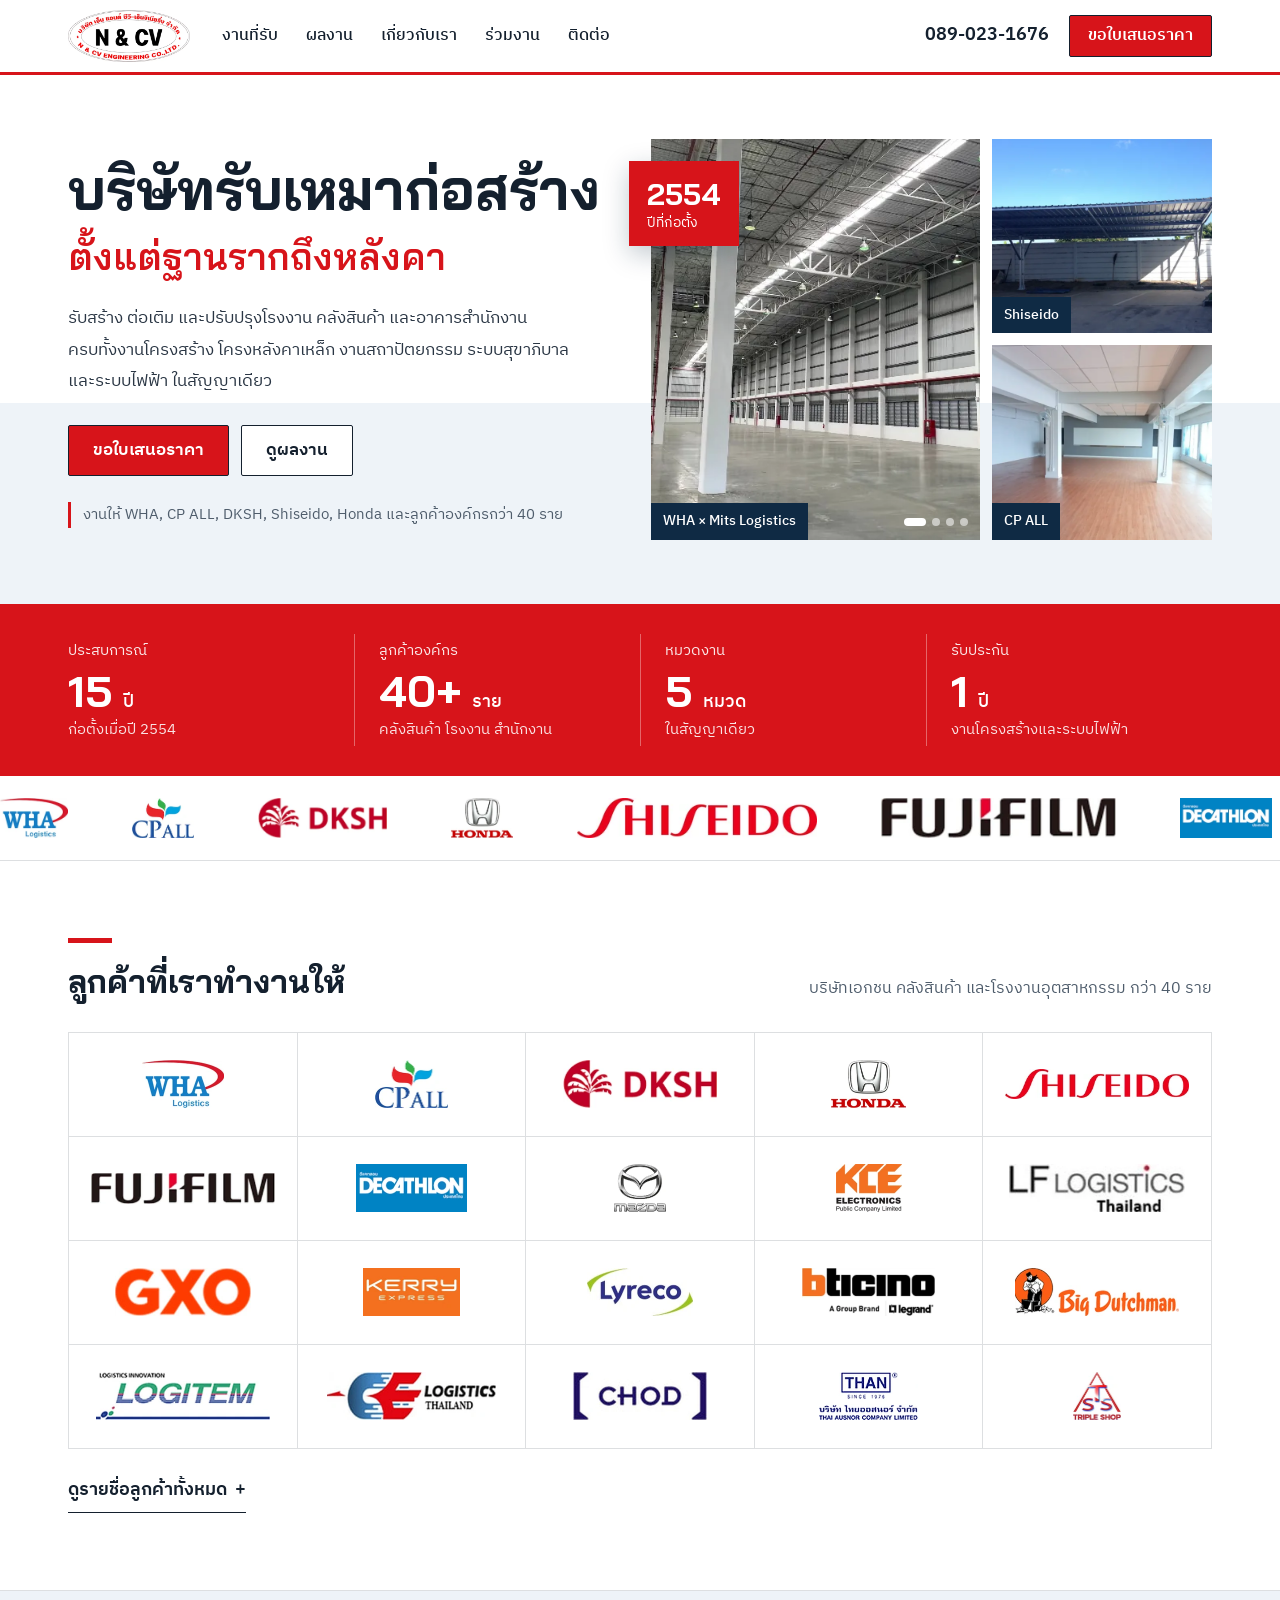
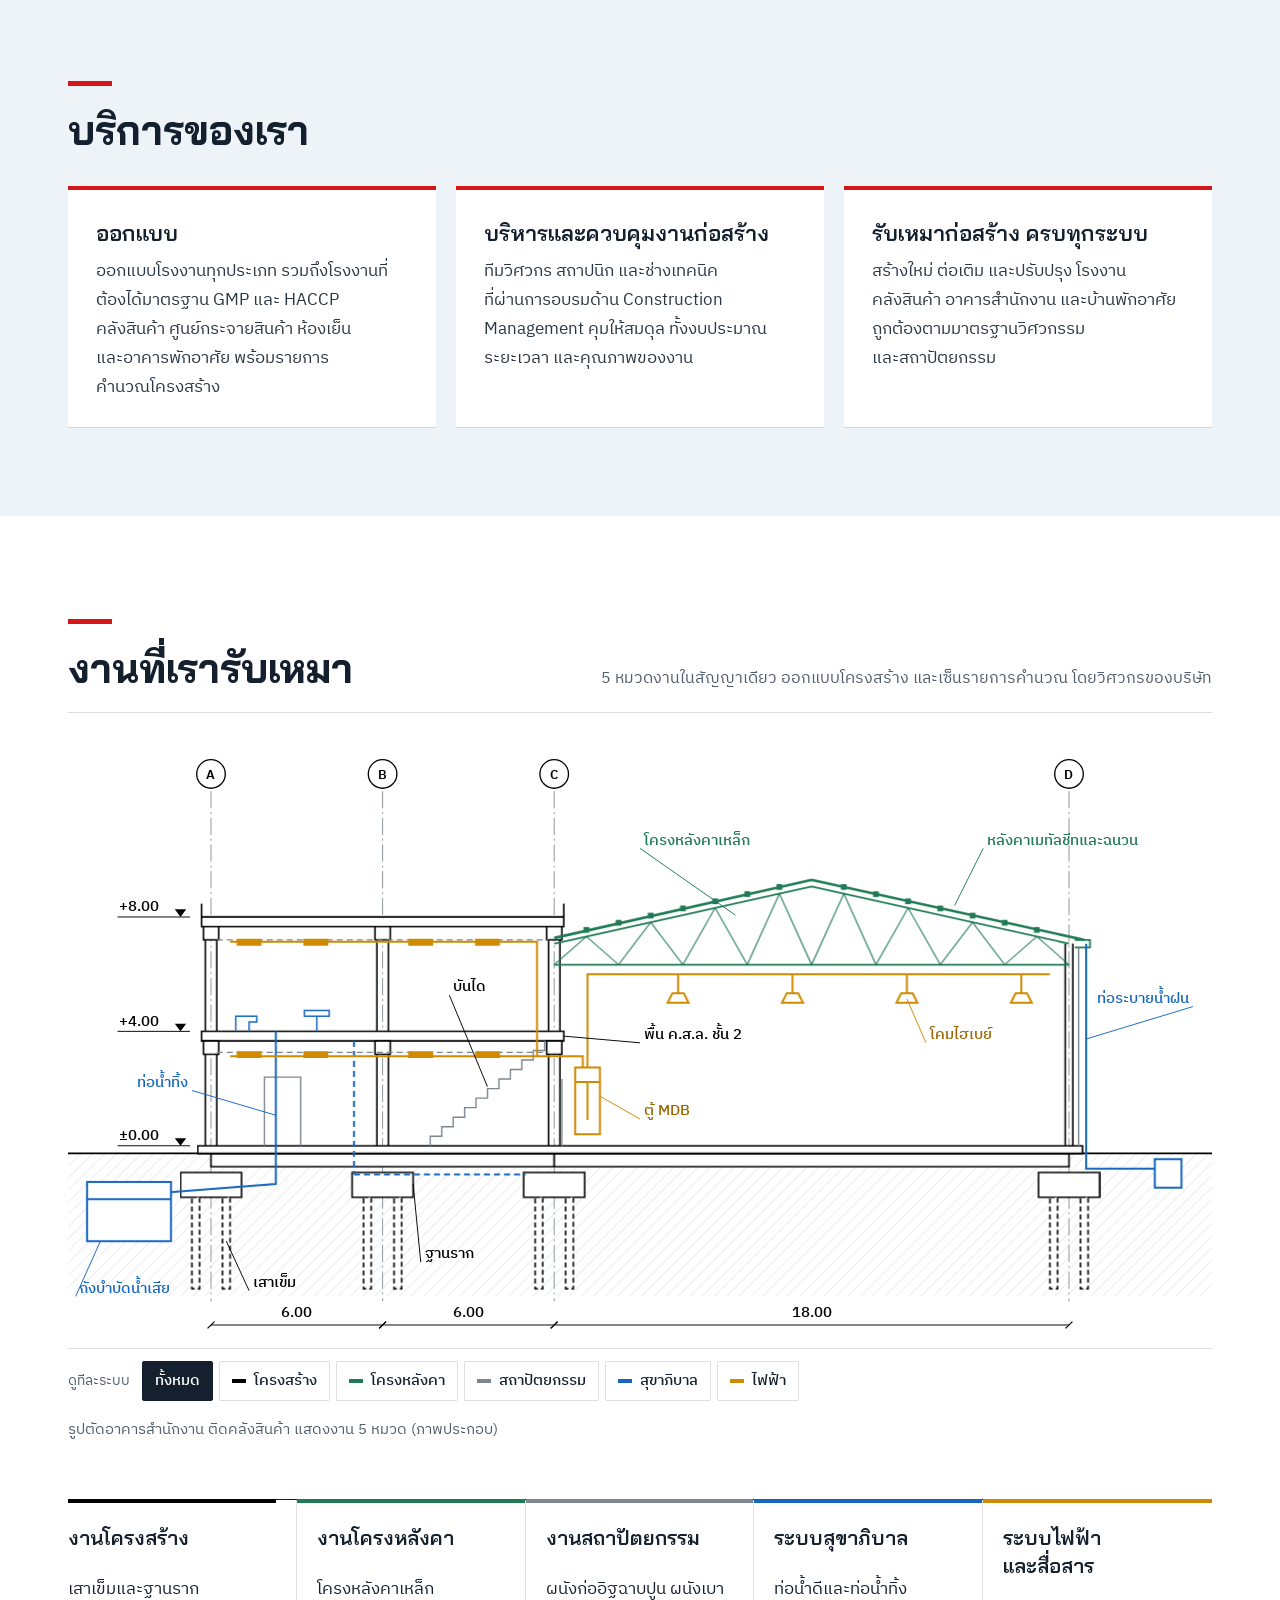
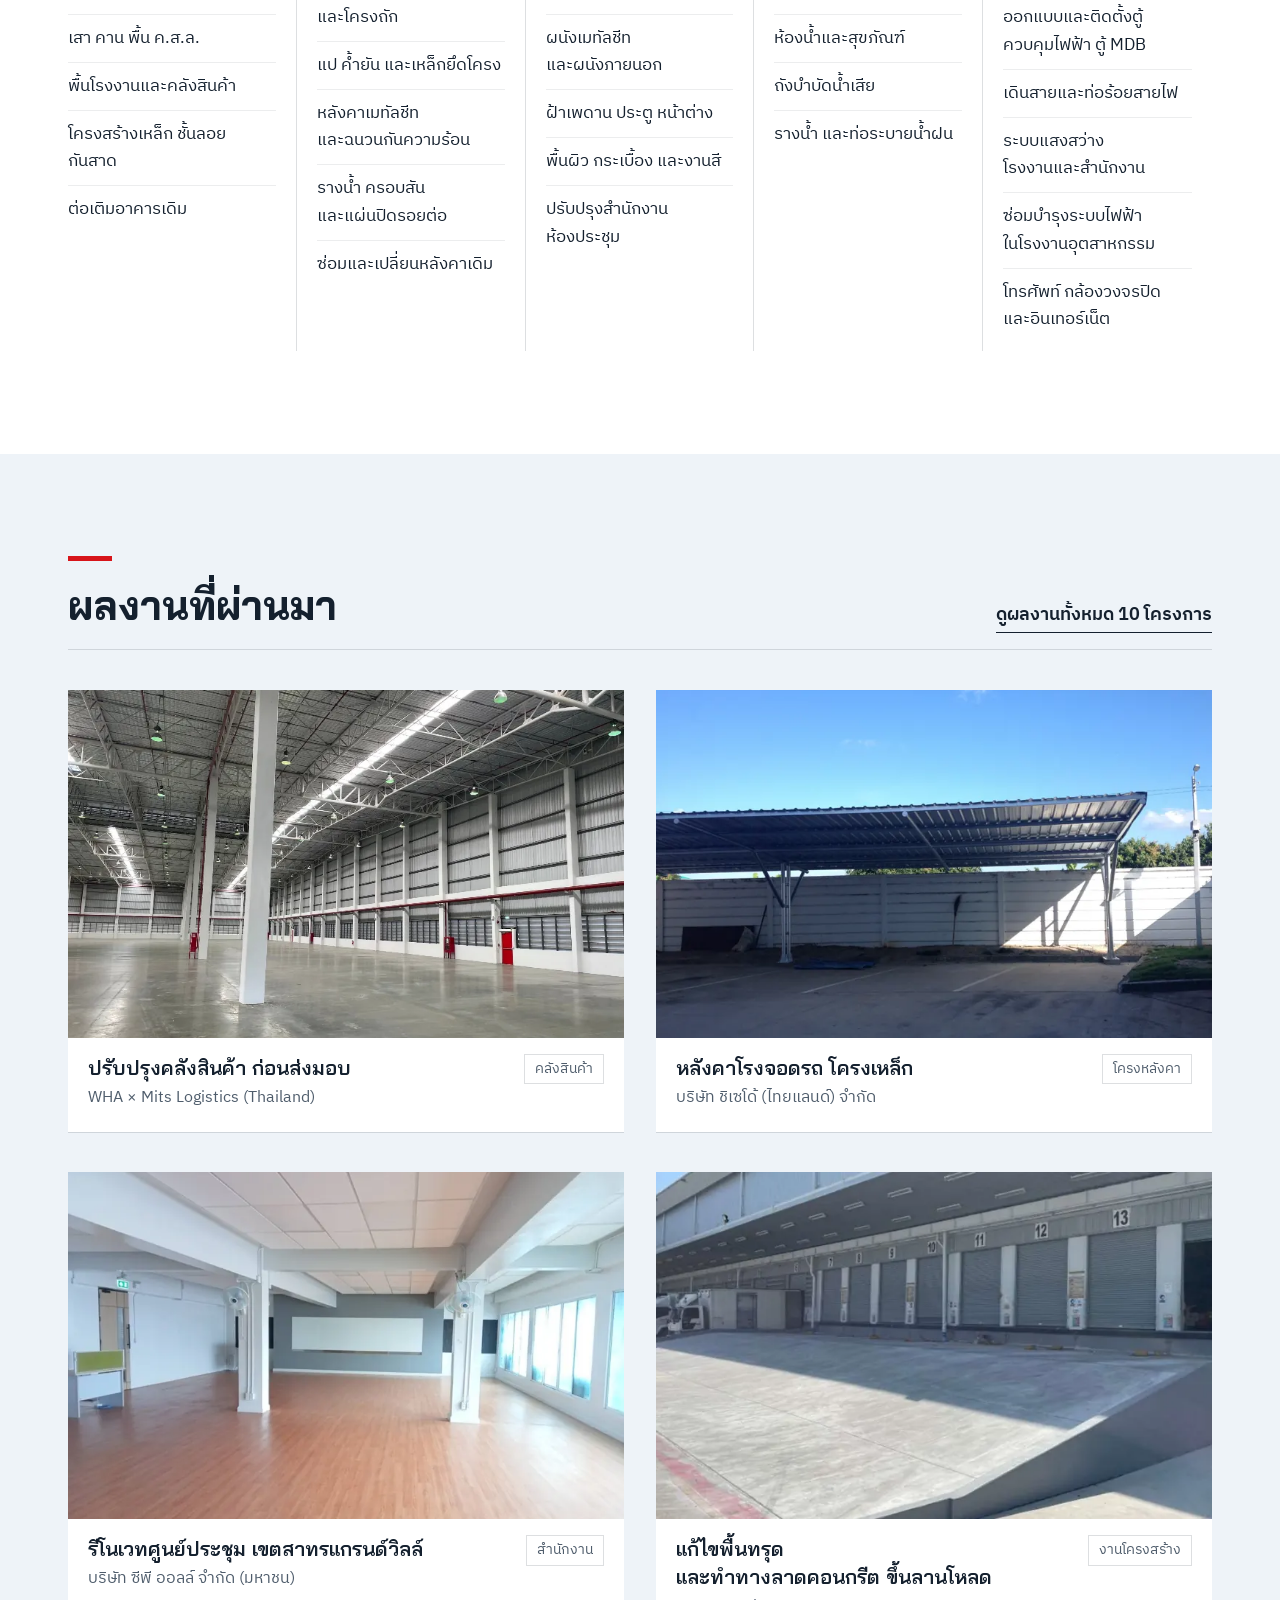
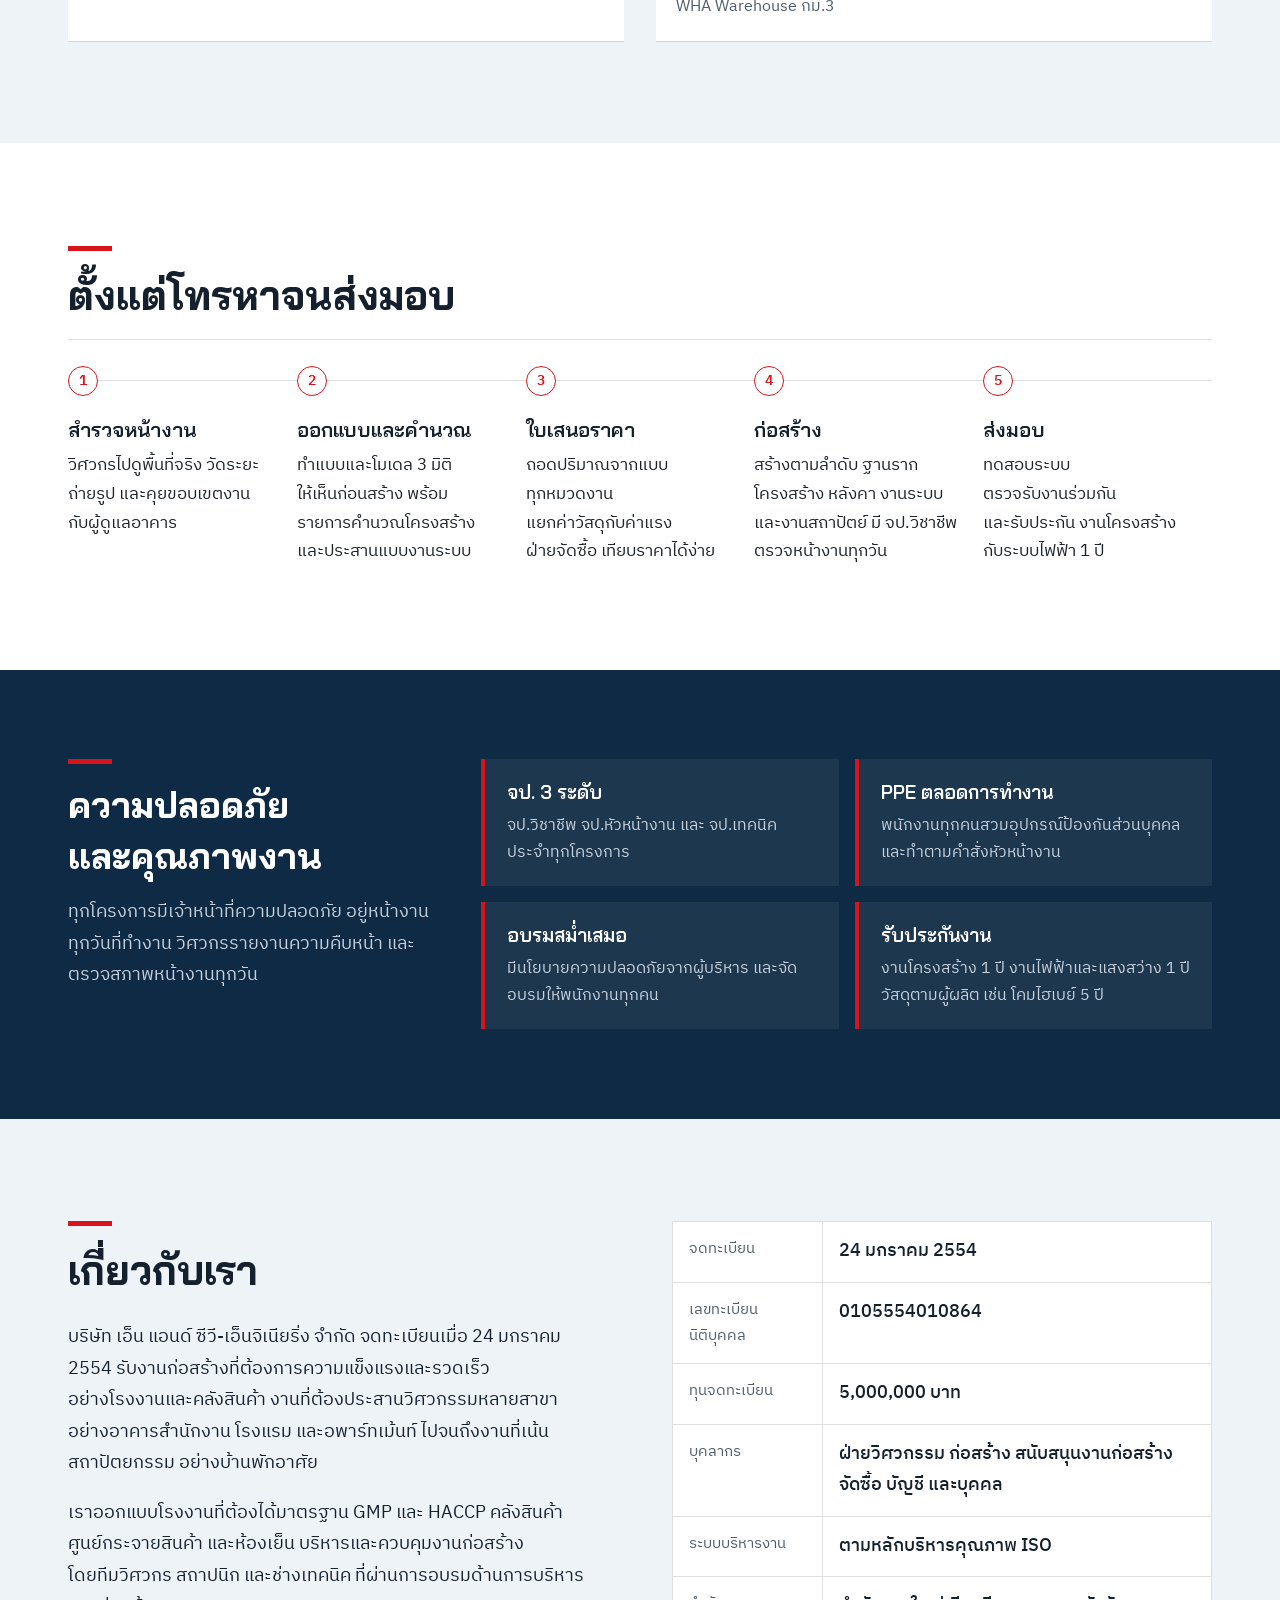
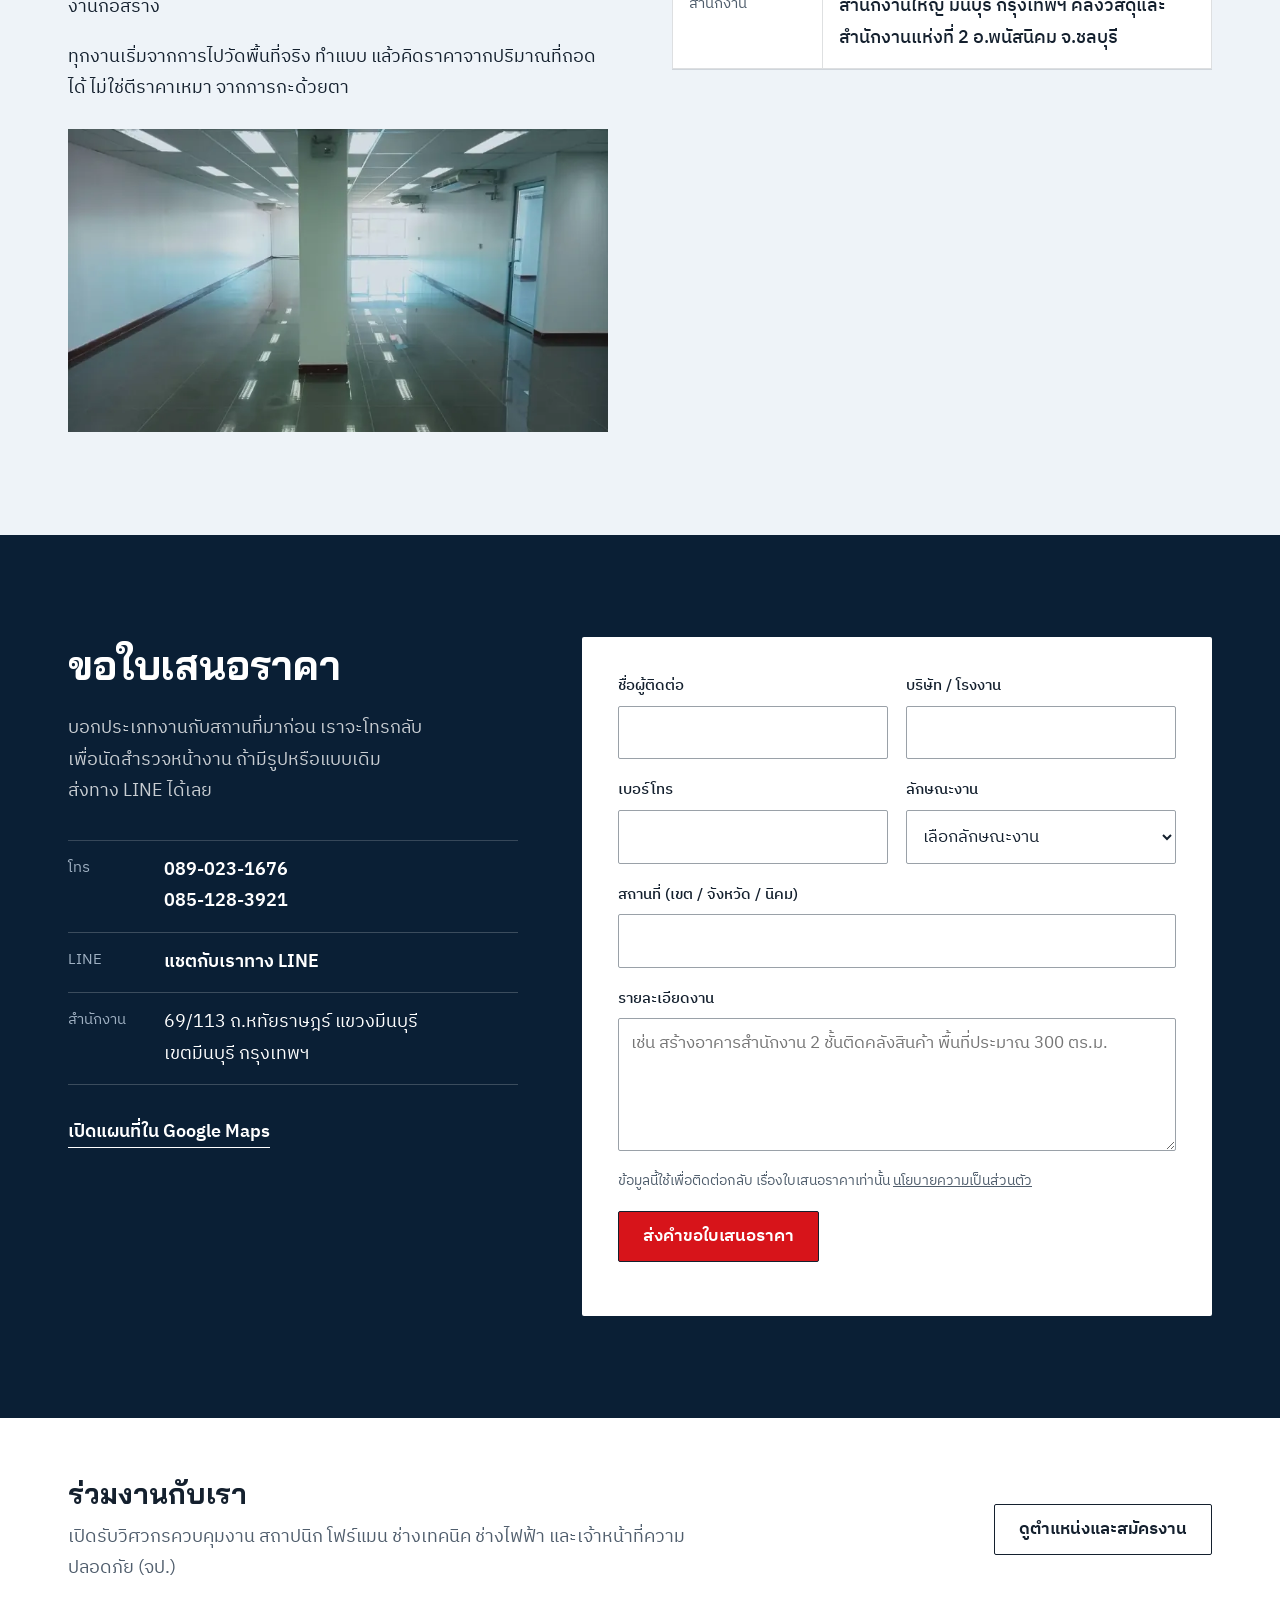
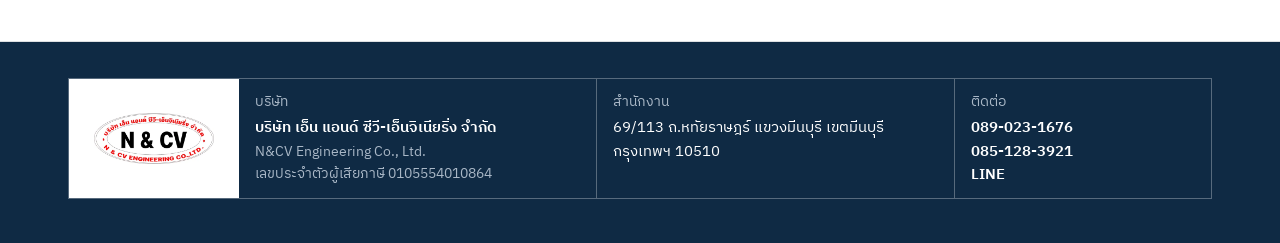
==== commit ff0ca68e: "ตัดจำนวนพนักงานออกจากข้อมูลบุคลากร Co-Authored-By: Claude Opus 5.5 <noreply@anthropic.com> Claude-Se" ====
--- a/index.html
+++ b/index.html
@@ -481,7 +481,7 @@
 <div><dt>จดทะเบียน</dt><dd>24 <span class="nw">มกราคม</span> 2554</dd></div>
 <div><dt>เลขทะเบียนนิติบุคคล</dt><dd class="num">0105554010864</dd></div>
 <div><dt>ทุนจดทะเบียน</dt><dd><span class="nw">5,000,000 บาท</span></dd></div>
-<div><dt>บุคลากร</dt><dd><span class="nw">15–20 คน</span> <span class="nw">ฝ่ายวิศวกรรม</span> <span class="nw">ก่อสร้าง</span> <span class="nw">สนับสนุนงานก่อสร้าง</span> <span class="nw">จัดซื้อ</span> <span class="nw">บัญชี</span> <span class="nw">และบุคคล</span></dd></div>
+<div><dt>บุคลากร</dt><dd><span class="nw">ฝ่ายวิศวกรรม</span> <span class="nw">ก่อสร้าง</span> <span class="nw">สนับสนุนงานก่อสร้าง</span> <span class="nw">จัดซื้อ</span> <span class="nw">บัญชี</span> <span class="nw">และบุคคล</span></dd></div>
 <div><dt>ระบบบริหารงาน</dt><dd><span class="nw">ตามหลักบริหารคุณภาพ</span> ISO</dd></div>
 <div><dt>สำนักงาน</dt><dd><span class="nw">สำนักงานใหญ่</span> <span class="nw">มีนบุรี</span> <span class="nw">กรุงเทพฯ</span> คลังวัสดุและสำนักงานแห่งที่ 2 <span class="nw">อ.พนัสนิคม</span> <span class="nw">จ.ชลบุรี</span></dd></div>
 </dl>
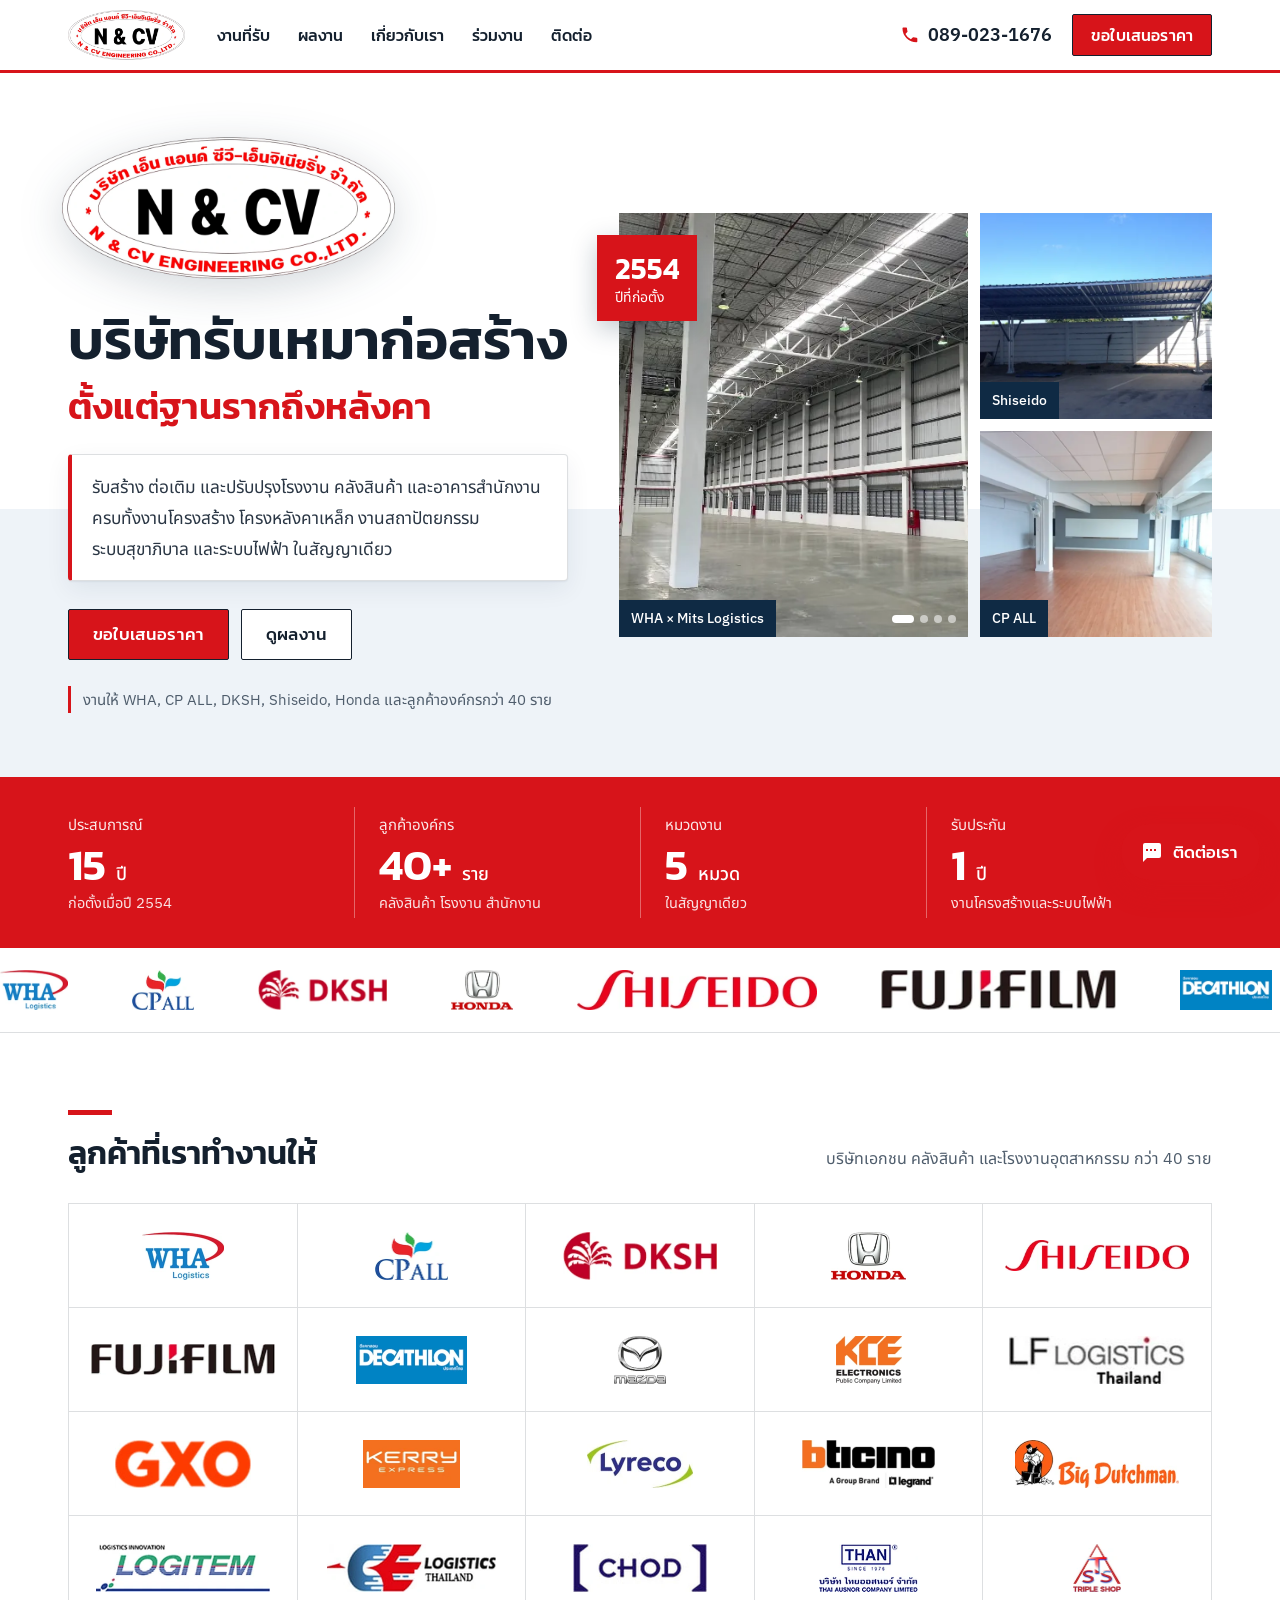
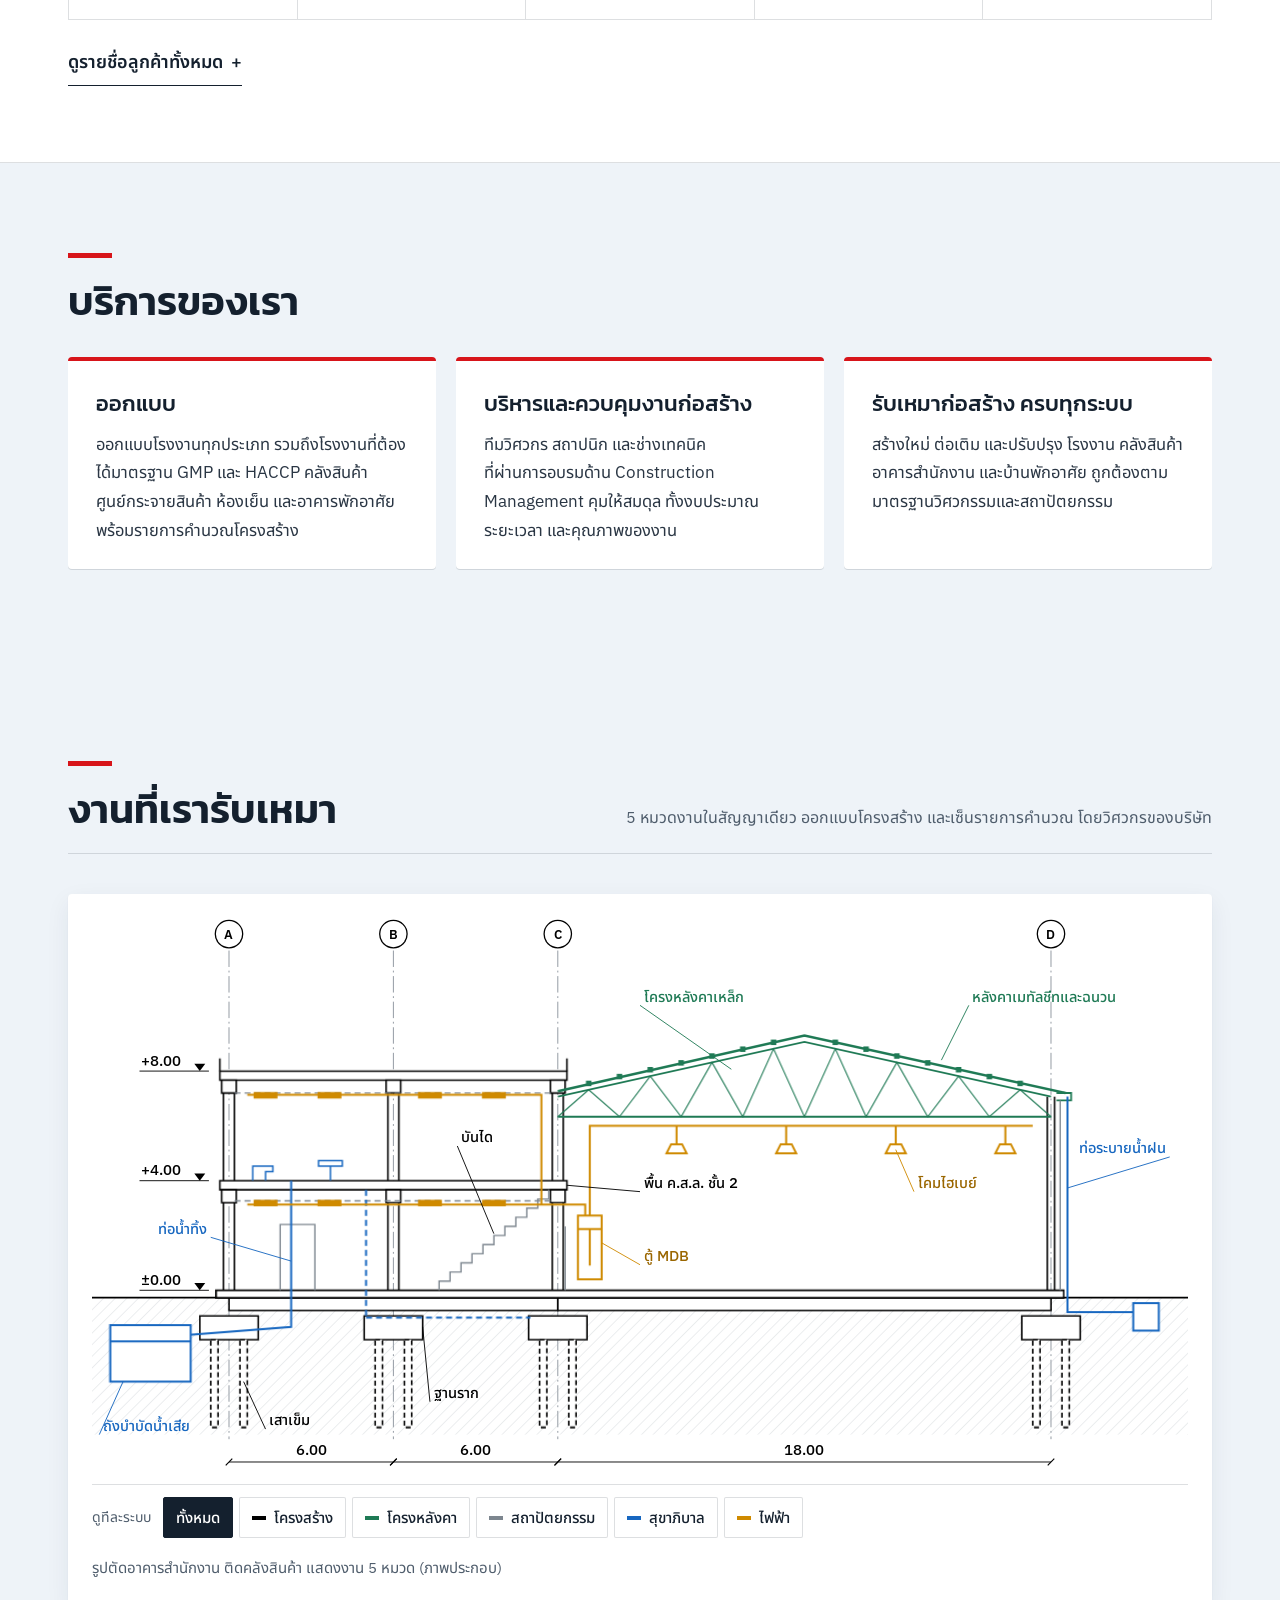
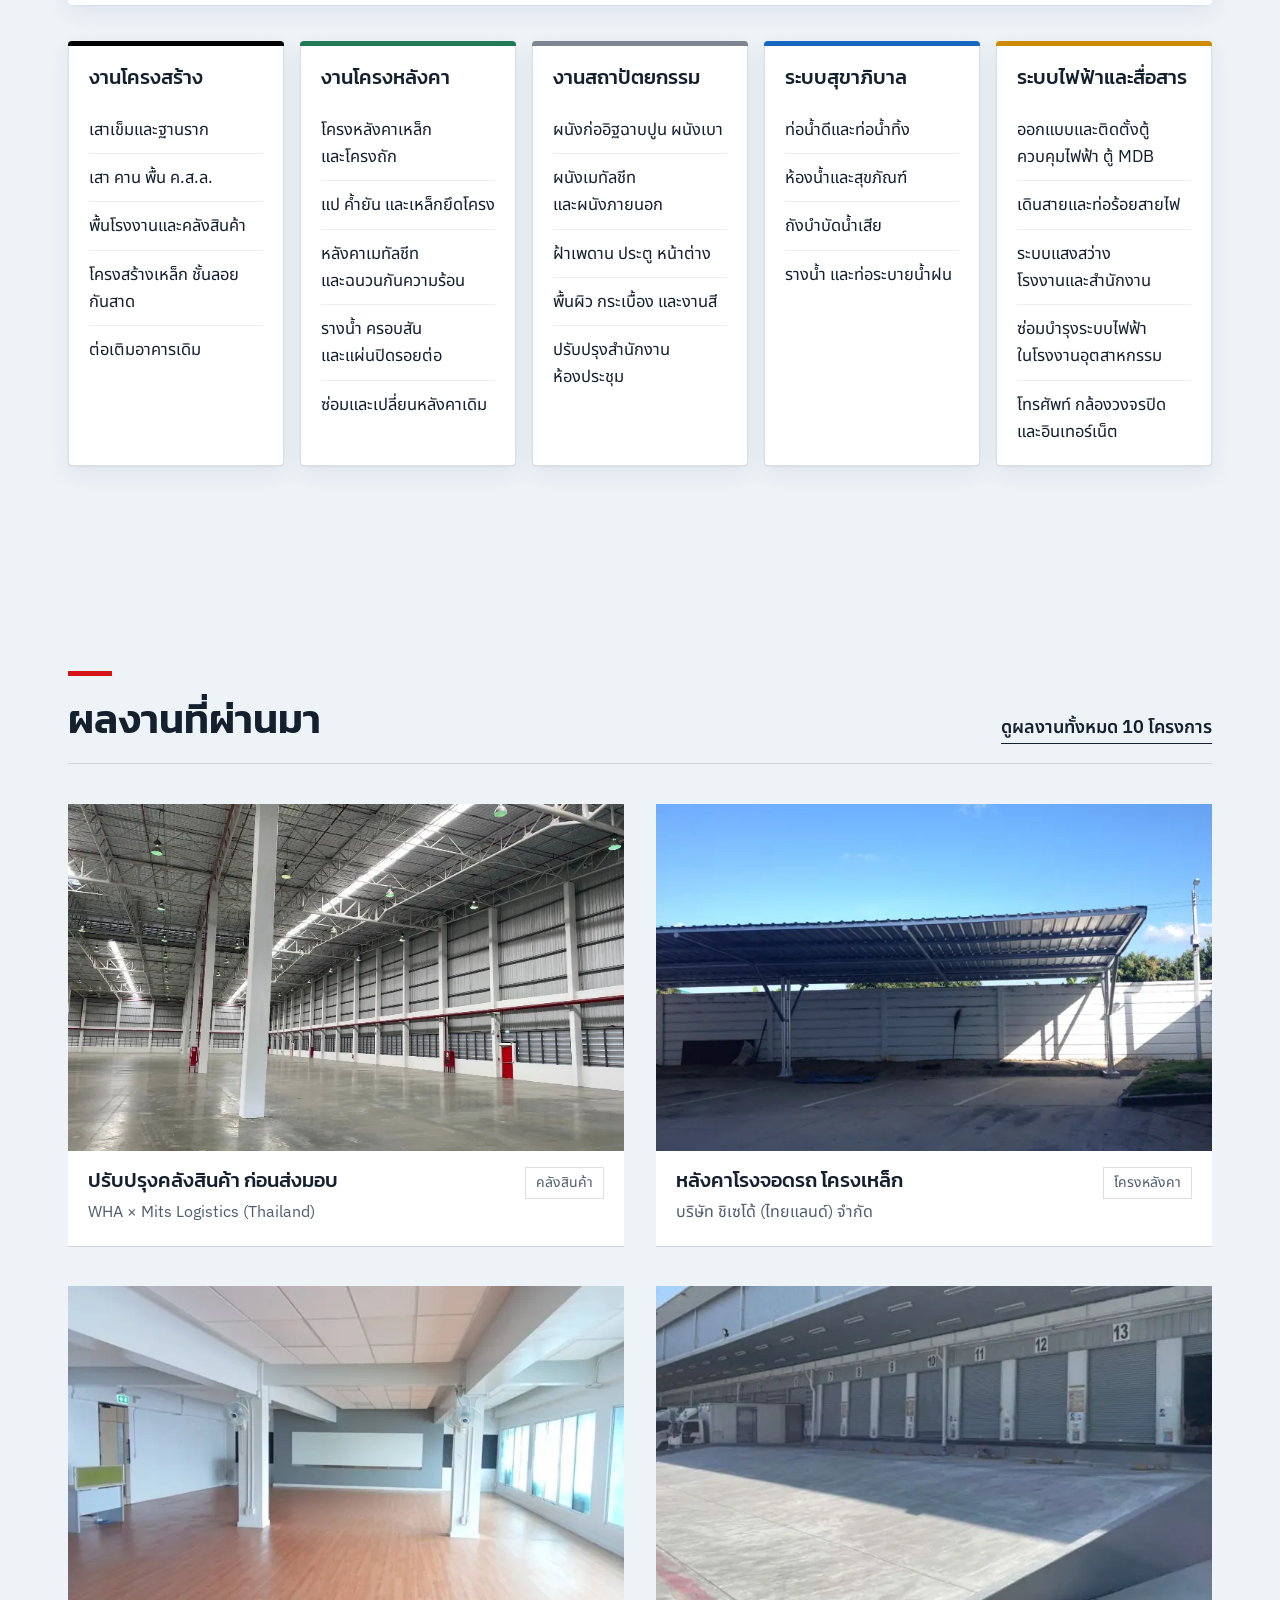
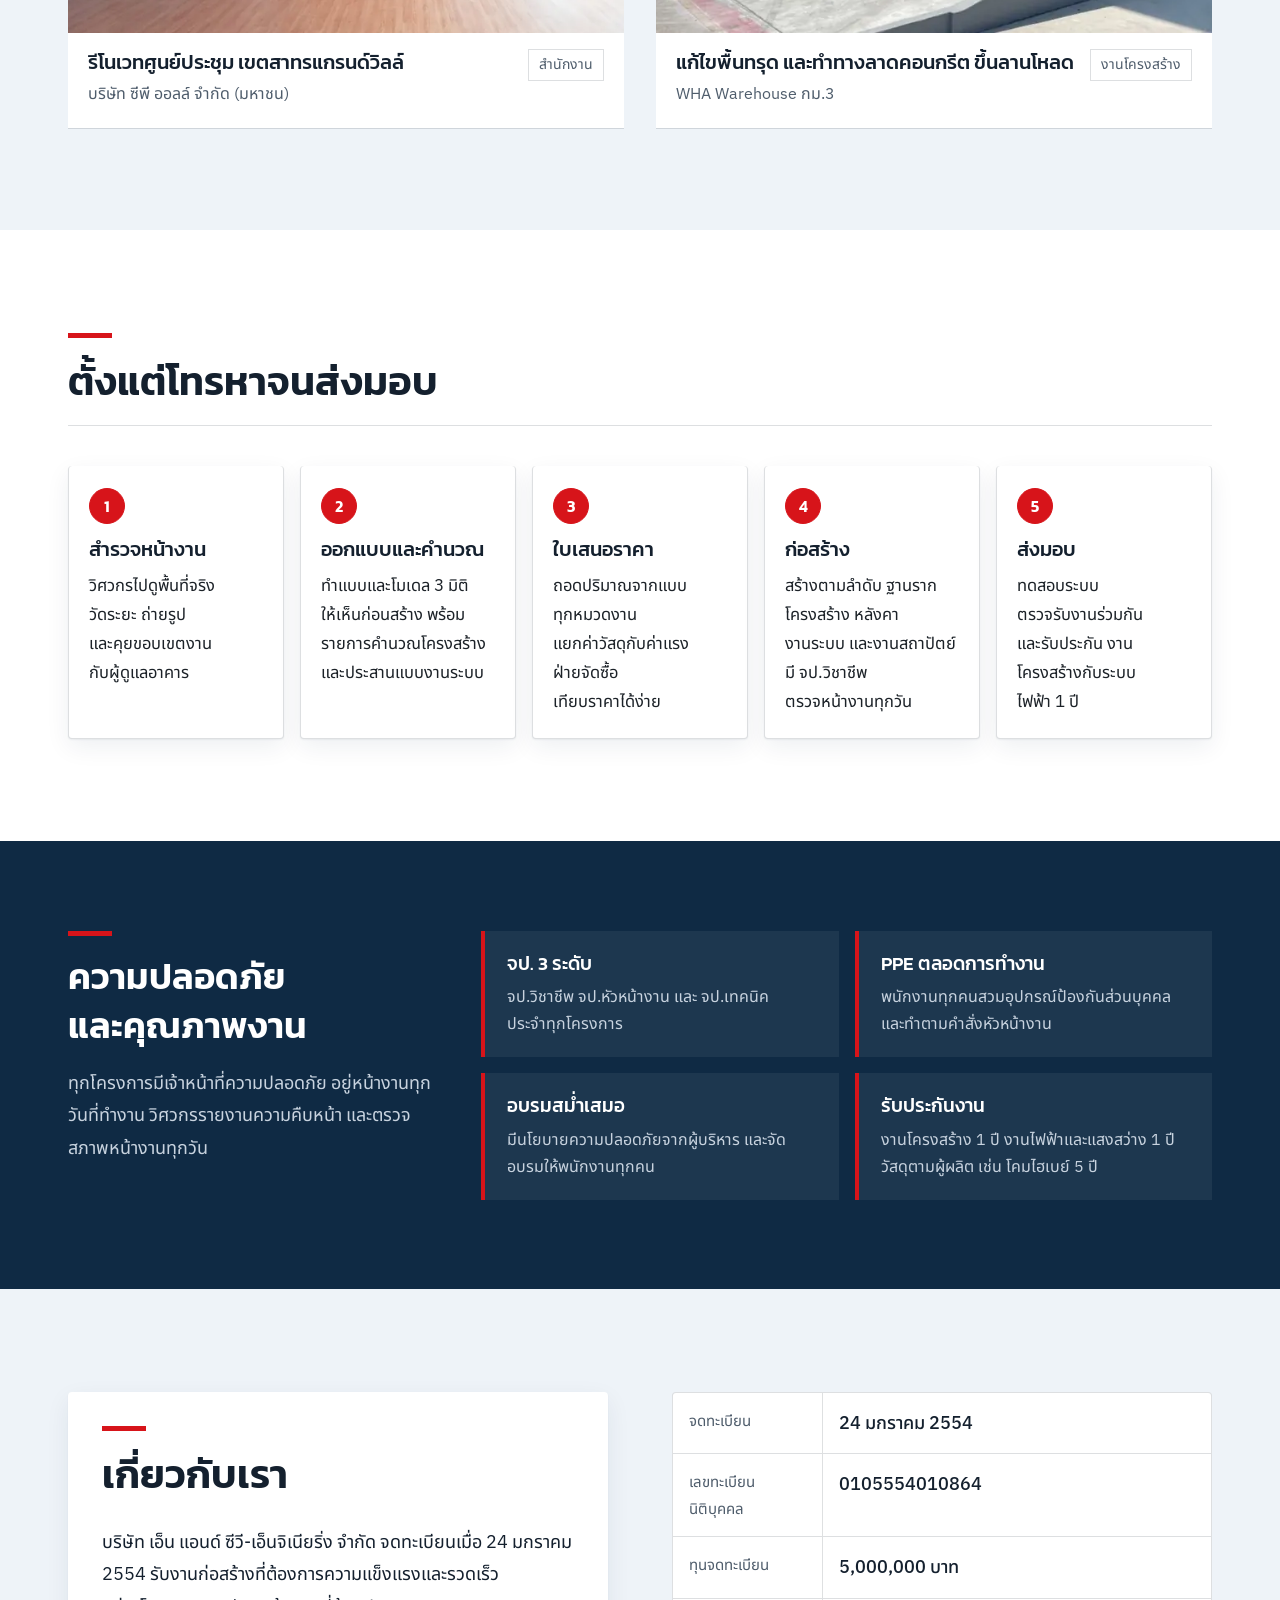
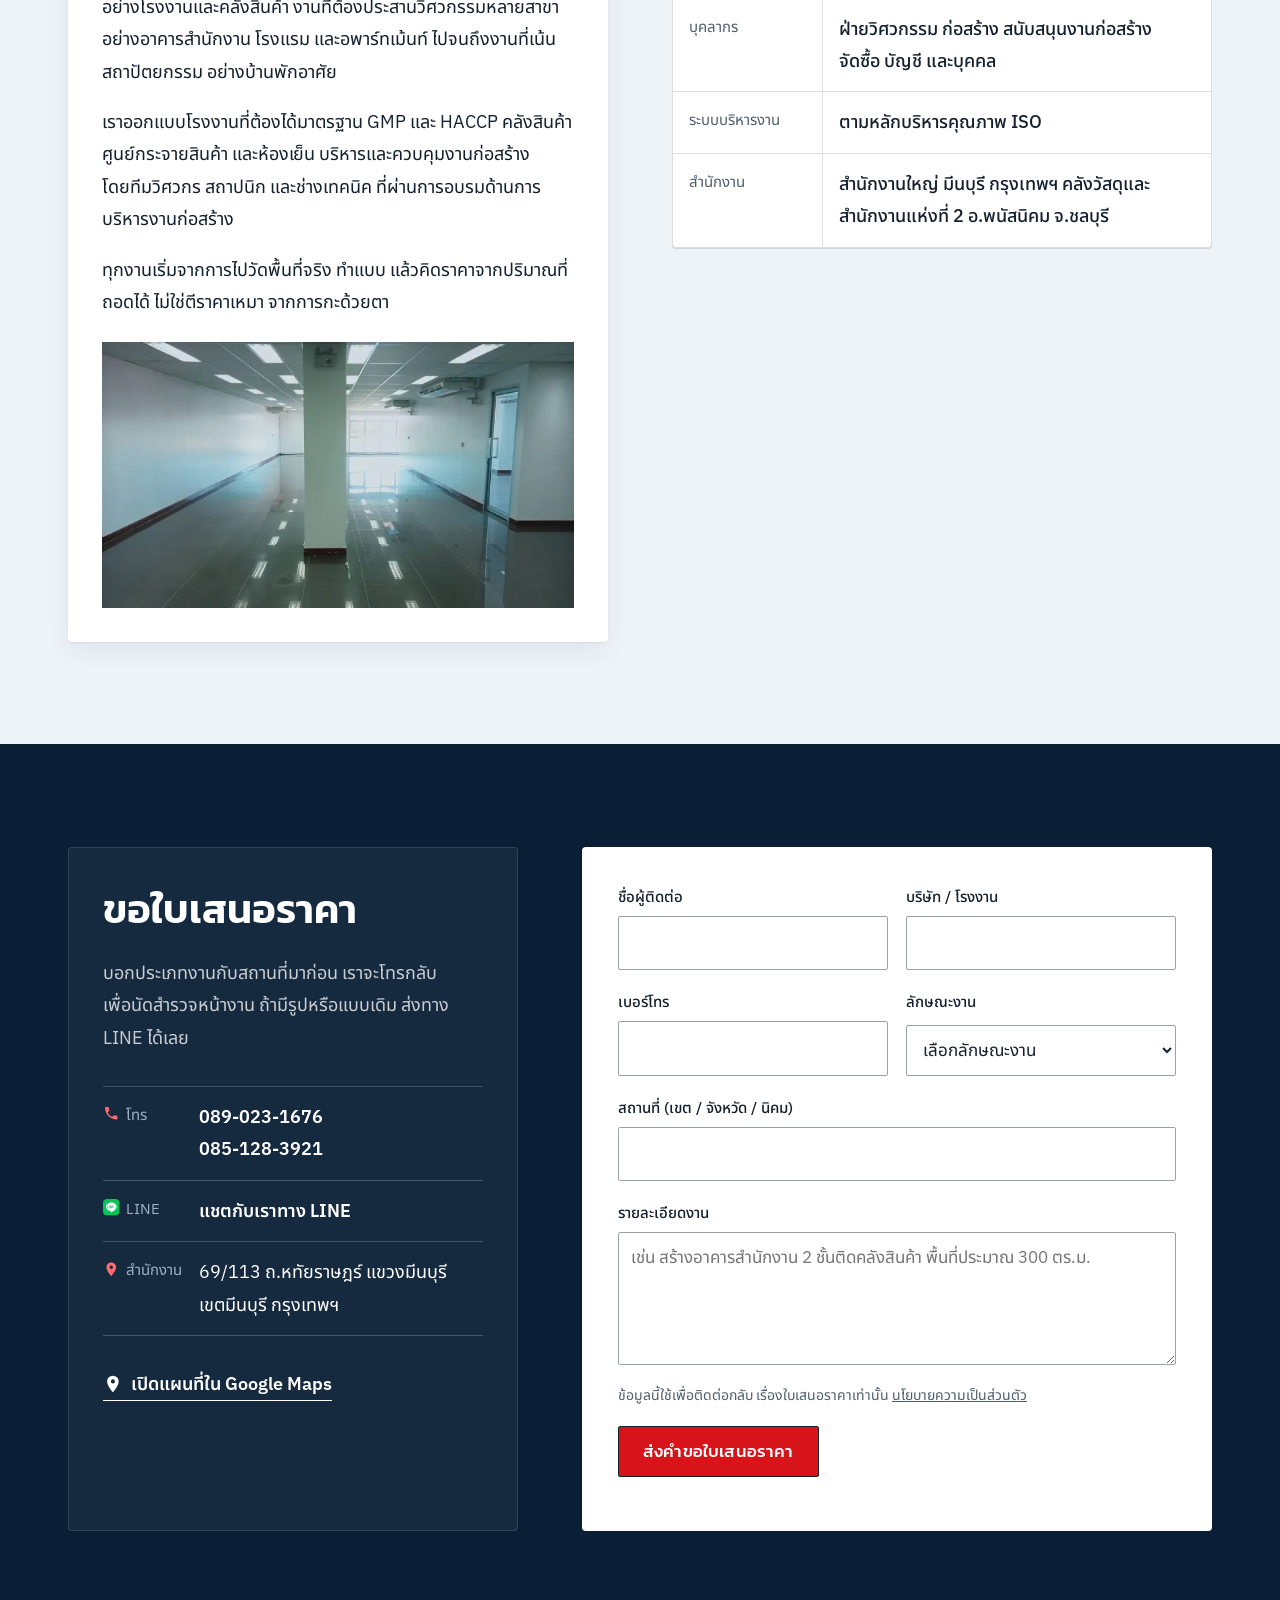
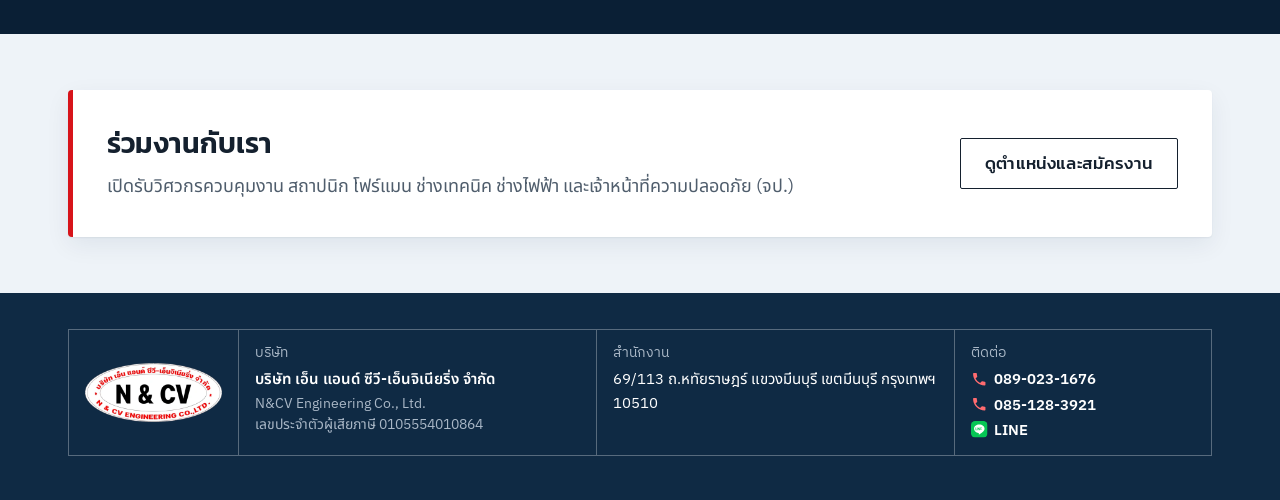
==== commit 9729cc71: "โลโก้ใหญ่พื้นใส ปุ่มติดต่อลอย ไอคอน ฟอนต์ใหม่ และจัดข้อความเป็นการ์ด - โลโก้บริษัทลบพื้นหลังเป็น PNG" ====
--- a/index.html
+++ b/index.html
@@ -14,10 +14,10 @@
 <meta content="https://www.ncv-engineering.com/" property="og:url"/>
 <meta content="th_TH" property="og:locale"/>
 <meta content="#000000" name="theme-color"/>
-<link as="font" crossorigin="" href="assets/fonts/baijam-700.woff" rel="preload" type="font/woff"/>
-<link as="font" crossorigin="" href="assets/fonts/plexthai-400.woff" rel="preload" type="font/woff"/>
+<link as="font" crossorigin="" href="assets/fonts/kanit-600.woff" rel="preload" type="font/woff"/>
+<link as="font" crossorigin="" href="assets/fonts/notothai-400.woff" rel="preload" type="font/woff"/>
 <link as="image" href="assets/img/projects/wha-mits-warehouse-1.webp" rel="preload"/>
-<link href="css/site.css?v=b78292c5" rel="stylesheet"/>
+<link href="css/site.css?v=708fe42b" rel="stylesheet"/>
 <script type="application/ld+json">
 {
   "@context": "https://schema.org",
@@ -42,12 +42,21 @@
 </script>
 </head>
 <body>
+<svg aria-hidden="true" height="0" style="position:absolute" width="0">
+<symbol id="i-phone" viewbox="0 0 24 24"><path d="M6.6 10.8a15.1 15.1 0 0 0 6.6 6.6l2.2-2.2a1 1 0 0 1 1-.25 11.4 11.4 0 0 0 3.6.57 1 1 0 0 1 1 1V20a1 1 0 0 1-1 1A17 17 0 0 1 3 4a1 1 0 0 1 1-1h3.5a1 1 0 0 1 1 1c0 1.25.2 2.45.57 3.57a1 1 0 0 1-.25 1z" fill="currentColor"></path></symbol>
+<symbol id="i-line" viewbox="0 0 24 24"><rect fill="#06C755" height="24" rx="6" width="24"></rect><path d="M12 5.2c-4.2 0-7.6 2.7-7.6 6.1 0 3 2.7 5.5 6.3 6 .25.05.58.17.67.38.07.2.05.5.02.7l-.1.65c-.03.2-.16.78.68.43.84-.36 4.5-2.65 6.1-4.53 1.12-1.24 1.65-2.5 1.65-3.63 0-3.4-3.4-6.1-7.6-6.1z" fill="#fff"></path><path d="M8 13.3H6.6V9.6h.7v3h1.4zm1.2 0h-.7V9.6h.7zm3.6 0h-.6l-1.6-2.2v2.2h-.7V9.6h.6l1.6 2.2V9.6h.7zm2.8-3.05h-1.4v.6h1.4v.6h-1.4v.6h1.4v.65h-2.1V9.6h2.1z" fill="#06C755"></path></symbol>
+<symbol id="i-pin" viewbox="0 0 24 24"><path d="M12 2a7 7 0 0 0-7 7c0 5.2 7 13 7 13s7-7.8 7-13a7 7 0 0 0-7-7zm0 9.5A2.5 2.5 0 1 1 12 6.5a2.5 2.5 0 0 1 0 5z" fill="currentColor"></path></symbol>
+<symbol id="i-doc" viewbox="0 0 24 24"><path d="M14 2H6a2 2 0 0 0-2 2v16a2 2 0 0 0 2 2h12a2 2 0 0 0 2-2V8zm-1 7V3.5L18.5 9zM8 13h8v1.5H8zm0 3.5h8V18H8z" fill="currentColor"></path></symbol>
+<symbol id="i-chat" viewbox="0 0 24 24"><path d="M4 3h16a2 2 0 0 1 2 2v11a2 2 0 0 1-2 2H8l-4 4V5a2 2 0 0 1 2-2zm3 6v2h2V9zm4 0v2h2V9zm4 0v2h2V9z" fill="currentColor"></path></symbol>
+<symbol id="i-close" viewbox="0 0 24 24"><path d="M18.3 5.7 12 12l6.3 6.3-1.4 1.4L10.6 13.4 4.3 19.7 2.9 18.3 9.2 12 2.9 5.7 4.3 4.3l6.3 6.3 6.3-6.3z" fill="currentColor" transform="translate(1.1 0)"></path></symbol>
+<symbol id="i-building" viewbox="0 0 24 24"><path d="M3 21V8l9-5 9 5v13h-6v-6H9v6zm6-10h2V9H9zm4 0h2V9h-2z" fill="currentColor"></path></symbol>
+</svg>
 <a class="skip" href="#main">ข้ามไปเนื้อหา</a>
 <div aria-hidden="true" class="progress"><span></span></div>
 <header class="top">
 <div class="top__in">
 <a aria-label="N&amp;CV Engineering หน้าแรก" class="brand" href="./">
-<img alt="บริษัท เอ็น แอนด์ ซีวี-เอ็นจิเนียริ่ง จำกัด" height="187" src="assets/img/logo.webp" width="440"/>
+<img alt="บริษัท เอ็น แอนด์ ซีวี-เอ็นจิเนียริ่ง จำกัด" height="188" src="assets/img/logo.webp" width="440"/>
 </a>
 <nav aria-label="เมนูหลัก" class="nav">
 <button aria-controls="nav-list" aria-expanded="false" class="nav__toggle" type="button">เมนู</button>
@@ -60,7 +69,7 @@
 </ul>
 </nav>
 <div class="top__cta">
-<a class="tel" href="tel:0890231676">089-023-1676</a>
+<a class="tel" href="tel:0890231676"><svg class="ic"><use href="#i-phone"></use></svg>089-023-1676</a>
 <a class="btn btn--red" href="#contact">ขอใบเสนอราคา</a>
 </div>
 </div>
@@ -70,8 +79,9 @@
 <section aria-labelledby="hero-title" class="hero4">
 <div class="wrap hero4__in">
 <div class="hero4__text">
+<img alt="ตราบริษัท เอ็น แอนด์ ซีวี-เอ็นจิเนียริ่ง จำกัด" class="hero4__logo" fetchpriority="high" height="384" src="assets/img/logo-lg.webp" width="900"/>
 <h1 id="hero-title"><span class="nw">บริษัทรับเหมาก่อสร้าง</span> <span class="nw h1-sub">ตั้งแต่ฐานรากถึงหลังคา</span></h1>
-<p class="lead"><span class="nw">รับสร้าง</span> <span class="nw">ต่อเติม</span> <span class="nw">และปรับปรุงโรงงาน</span> <span class="nw">คลังสินค้า</span> <span class="nw">และอาคารสำนักงาน</span> <span class="nw">ครบทั้งงานโครงสร้าง</span> <span class="nw">โครงหลังคาเหล็ก</span> <span class="nw">งานสถาปัตยกรรม</span> <span class="nw">ระบบสุขาภิบาล</span> <span class="nw">และระบบไฟฟ้า</span> <span class="nw">ในสัญญาเดียว</span></p>
+<p class="lead lead--panel"><span class="nw">รับสร้าง</span> <span class="nw">ต่อเติม</span> <span class="nw">และปรับปรุงโรงงาน</span> <span class="nw">คลังสินค้า</span> <span class="nw">และอาคารสำนักงาน</span> <span class="nw">ครบทั้งงานโครงสร้าง</span> <span class="nw">โครงหลังคาเหล็ก</span> <span class="nw">งานสถาปัตยกรรม</span> <span class="nw">ระบบสุขาภิบาล</span> <span class="nw">และระบบไฟฟ้า</span> <span class="nw">ในสัญญาเดียว</span></p>
 <div class="hero2__btns">
 <a class="btn btn--red btn--lg" href="#contact">ขอใบเสนอราคา</a>
 <a class="btn btn--line btn--lg" href="projects.html">ดูผลงาน</a>
@@ -470,7 +480,7 @@
 <!-- ABOUT -->
 <section aria-labelledby="about-t" class="sec sec--grey" id="about">
 <div class="wrap about">
-<div class="about__text">
+<div class="about__text card">
 <h2 id="about-t">เกี่ยวกับเรา</h2>
 <p><span class="nw">บริษัท</span> <span class="nw">เอ็น</span> <span class="nw">แอนด์</span> <span class="nw">ซีวี-เอ็นจิเนียริ่ง</span> <span class="nw">จำกัด</span> <span class="nw">จดทะเบียนเมื่อ</span> 24 <span class="nw">มกราคม</span> 2554 รับงานก่อสร้างที่ต้องการความแข็งแรงและรวดเร็ว <span class="nw">อย่างโรงงานและคลังสินค้า</span> งานที่ต้องประสานวิศวกรรมหลายสาขา <span class="nw">อย่างอาคารสำนักงาน</span> <span class="nw">โรงแรม</span> <span class="nw">และอพาร์ทเม้นท์</span> ไปจนถึงงานที่เน้นสถาปัตยกรรม <span class="nw">อย่างบ้านพักอาศัย</span></p>
 <p>เราออกแบบโรงงานที่ต้องได้มาตรฐาน GMP <span class="nw">และ</span> HACCP <span class="nw">คลังสินค้า</span> <span class="nw">ศูนย์กระจายสินค้า</span> <span class="nw">และห้องเย็น</span> บริหารและควบคุมงานก่อสร้าง <span class="nw">โดยทีมวิศวกร</span> <span class="nw">สถาปนิก</span> <span class="nw">และช่างเทคนิค</span> ที่ผ่านการอบรมด้านการบริหารงานก่อสร้าง</p>
@@ -494,11 +504,11 @@
 <h2 id="contact-t">ขอใบเสนอราคา</h2>
 <p>บอกประเภทงานกับสถานที่มาก่อน <span class="nw">เราจะโทรกลับ</span> <span class="nw">เพื่อนัดสำรวจหน้างาน</span> <span class="nw">ถ้ามีรูปหรือแบบเดิม</span> <span class="nw">ส่งทาง</span> LINE <span class="nw">ได้เลย</span></p>
 <ul class="cinfo">
-<li><span>โทร</span><span class="tels"><a href="tel:0890231676">089-023-1676</a><a href="tel:0851283921">085-128-3921</a></span></li>
-<li><span>LINE</span><a href="https://line.me/ti/p/NKvT3lnW9f" rel="noopener">แชตกับเราทาง LINE</a></li>
-<li><span>สำนักงาน</span><address>69/113 <span class="nw">ถ.หทัยราษฎร์</span> <span class="nw">แขวงมีนบุรี</span><br/><span class="nw">เขตมีนบุรี</span> <span class="nw">กรุงเทพฯ</span></address></li>
-</ul>
-<a class="maplink" href="https://www.google.com/maps/search/?api=1&amp;query=69%2F113+%E0%B8%96.%E0%B8%AB%E0%B8%97%E0%B8%B1%E0%B8%A2%E0%B8%A3%E0%B8%B2%E0%B8%A9%E0%B8%8E%E0%B8%A3%E0%B9%8C+%E0%B8%A1%E0%B8%B5%E0%B8%99%E0%B8%9A%E0%B8%B8%E0%B8%A3%E0%B8%B5" rel="noopener">เปิดแผนที่ใน Google Maps</a>
+<li><span><svg class="ic"><use href="#i-phone"></use></svg>โทร</span><span class="tels"><a href="tel:0890231676">089-023-1676</a><a href="tel:0851283921">085-128-3921</a></span></li>
+<li><span><svg class="ic"><use href="#i-line"></use></svg>LINE</span><a href="https://line.me/ti/p/NKvT3lnW9f" rel="noopener">แชตกับเราทาง LINE</a></li>
+<li><span><svg class="ic"><use href="#i-pin"></use></svg>สำนักงาน</span><address>69/113 <span class="nw">ถ.หทัยราษฎร์</span> <span class="nw">แขวงมีนบุรี</span><br/><span class="nw">เขตมีนบุรี</span> <span class="nw">กรุงเทพฯ</span></address></li>
+</ul>
+<a class="maplink" href="https://www.google.com/maps/search/?api=1&amp;query=69%2F113+%E0%B8%96.%E0%B8%AB%E0%B8%97%E0%B8%B1%E0%B8%A2%E0%B8%A3%E0%B8%B2%E0%B8%A9%E0%B8%8E%E0%B8%A3%E0%B9%8C+%E0%B8%A1%E0%B8%B5%E0%B8%99%E0%B8%9A%E0%B8%B8%E0%B8%A3%E0%B8%B5" rel="noopener"><svg class="ic"><use href="#i-pin"></use></svg>เปิดแผนที่ใน Google Maps</a>
 </div>
 <form class="form" data-form="" data-ok="ส่งคำขอแล้ว เราจะโทรกลับเพื่อนัดสำรวจหน้างาน" data-subject="ขอใบเสนอราคาจากเว็บไซต์" id="quote" novalidate="">
 <input aria-hidden="true" class="hp" name="botcheck" tabindex="-1" type="checkbox"/>
@@ -532,18 +542,18 @@
 </section>
 <!-- CAREERS -->
 <section aria-labelledby="careers-t" class="sec careers" id="careers">
-<div class="wrap careers__in">
+<div class="wrap"><div class="careers__in card card--bar">
 <div>
 <h2 id="careers-t">ร่วมงานกับเรา</h2>
 <p><span class="nw">เปิดรับวิศวกรควบคุมงาน</span> <span class="nw">สถาปนิก</span> <span class="nw">โฟร์แมน</span> <span class="nw">ช่างเทคนิค</span> <span class="nw">ช่างไฟฟ้า</span> และเจ้าหน้าที่ความปลอดภัย <span class="nw">(จป.)</span></p>
 </div>
 <a class="btn btn--ghost btn--lg" href="careers.html">ดูตำแหน่งและสมัครงาน</a>
-</div>
+</div></div>
 </section>
 </main>
 <footer aria-label="ข้อมูลบริษัท" class="tb">
 <div class="tb__in">
-<div class="tb__cell tb__logo"><img alt="" height="187" loading="lazy" src="assets/img/logo.webp" width="440"/></div>
+<div class="tb__cell tb__logo"><img alt="" height="188" loading="lazy" src="assets/img/logo.webp" width="440"/></div>
 <div class="tb__cell tb__name">
 <span class="tb__k"><span class="nw">บริษัท</span></span>
 <strong><span class="nw">บริษัท</span> <span class="nw">เอ็น</span> <span class="nw">แอนด์</span> <span class="nw">ซีวี-เอ็นจิเนียริ่ง</span> <span class="nw">จำกัด</span></strong>
@@ -556,18 +566,24 @@
     </div>
 <div class="tb__cell">
 <span class="tb__k"><span class="nw">ติดต่อ</span></span>
-<a href="tel:0890231676">089-023-1676</a><br/>
-<a href="tel:0851283921">085-128-3921</a><br/>
-<a href="https://line.me/ti/p/NKvT3lnW9f" rel="noopener">LINE</a>
+<a class="tb__c" href="tel:0890231676"><svg class="ic"><use href="#i-phone"></use></svg>089-023-1676</a>
+<a class="tb__c" href="tel:0851283921"><svg class="ic"><use href="#i-phone"></use></svg>085-128-3921</a>
+<a class="tb__c" href="https://line.me/ti/p/NKvT3lnW9f" rel="noopener"><svg class="ic"><use href="#i-line"></use></svg>LINE</a>
 </div>
 </div>
 </footer>
 <a aria-label="กลับขึ้นด้านบน" class="totop" href="#main">▲</a>
-<div aria-label="ติดต่อด่วน" class="mbar">
-<a href="tel:0890231676">โทร</a>
-<a href="https://line.me/ti/p/NKvT3lnW9f" rel="noopener">LINE</a>
-<a class="mbar__red" href="#contact">ขอใบเสนอราคา</a>
-</div>
-<script defer="" src="js/site.js?v=b03832bd"></script>
+<div class="fab" id="fab">
+<div aria-label="ช่องทางติดต่อ" class="fab__panel" hidden="" id="fab-panel" role="dialog">
+<p class="fab__title"><svg class="ic"><use href="#i-building"></use></svg>ติดต่อ N&amp;CV Engineering</p>
+<a class="fab__item" href="tel:0890231676"><span class="fab__ic fab__ic--tel"><svg><use href="#i-phone"></use></svg></span><span><strong>089-023-1676</strong><small>โทรคุยกับทีมงาน</small></span></a>
+<a class="fab__item" href="tel:0851283921"><span class="fab__ic fab__ic--tel"><svg><use href="#i-phone"></use></svg></span><span><strong>085-128-3921</strong><small>เบอร์สำรอง</small></span></a>
+<a class="fab__item" href="https://line.me/ti/p/NKvT3lnW9f" rel="noopener"><span class="fab__ic"><svg><use href="#i-line"></use></svg></span><span><strong>แชตทาง LINE</strong><small>ส่งรูปหน้างานหรือแบบเดิมได้</small></span></a>
+<a class="fab__item" href="./#contact"><span class="fab__ic fab__ic--red"><svg><use href="#i-doc"></use></svg></span><span><strong>ขอใบเสนอราคา</strong><small>กรอกฟอร์มสั้น ๆ</small></span></a>
+<a class="fab__item" href="https://www.google.com/maps/search/?api=1&amp;query=69%2F113+%E0%B8%96.%E0%B8%AB%E0%B8%97%E0%B8%B1%E0%B8%A2%E0%B8%A3%E0%B8%B2%E0%B8%A9%E0%B8%8E%E0%B8%A3%E0%B9%8C+%E0%B8%A1%E0%B8%B5%E0%B8%99%E0%B8%9A%E0%B8%B8%E0%B8%A3%E0%B8%B5" rel="noopener"><span class="fab__ic fab__ic--navy"><svg><use href="#i-pin"></use></svg></span><span><strong>แผนที่สำนักงาน</strong><small>มีนบุรี กรุงเทพฯ</small></span></a>
+</div>
+<button aria-controls="fab-panel" aria-expanded="false" class="fab__btn" type="button"><svg class="fab__open"><use href="#i-chat"></use></svg><svg class="fab__x"><use href="#i-close"></use></svg><span>ติดต่อเรา</span></button>
+</div>
+<script defer="" src="js/site.js?v=a18d9630"></script>
 </body>
 </html>
--- a/css/site.css
+++ b/css/site.css
@@ -581,3 +581,108 @@
 @media (max-width:900px){.marquee__group{gap:44px;padding-right:44px}.marquee__group img{height:32px}}
 @media (prefers-reduced-motion:reduce){.marquee__group+.marquee__group{display:none}.marquee__group{flex-wrap:wrap;justify-content:center;padding:0 20px;gap:24px 40px}}
 .mosaic a .slides__dots{left:auto;right:12px;bottom:14px;background:transparent;padding:0}
+
+/* ===== v6: fonts, cards, icons, logo, contact widget ===== */
+@font-face{font-family:"NCV Text";src:url(../assets/fonts/notothai-400.woff) format("woff");font-weight:400;font-display:swap;unicode-range:U+0E00-0E7F,U+200B-200D,U+25CC}
+@font-face{font-family:"NCV Text";src:url(../assets/fonts/notothai-500.woff) format("woff");font-weight:500;font-display:swap;unicode-range:U+0E00-0E7F,U+200B-200D,U+25CC}
+@font-face{font-family:"NCV Text";src:url(../assets/fonts/notothai-600.woff) format("woff");font-weight:600;font-display:swap;unicode-range:U+0E00-0E7F,U+200B-200D,U+25CC}
+@font-face{font-family:"NCV Text";src:url(../assets/fonts/plexlatin-400.woff) format("woff");font-weight:400;font-display:swap;unicode-range:U+0000-00FF,U+2013-2026,U+00D7,U+2212}
+@font-face{font-family:"NCV Text";src:url(../assets/fonts/plexlatin-500.woff) format("woff");font-weight:500;font-display:swap;unicode-range:U+0000-00FF,U+2013-2026,U+00D7,U+2212}
+@font-face{font-family:"NCV Text";src:url(../assets/fonts/plexlatin-600.woff) format("woff");font-weight:600;font-display:swap;unicode-range:U+0000-00FF,U+2013-2026,U+00D7,U+2212}
+@font-face{font-family:"Kanit";src:url(../assets/fonts/kanit-500.woff) format("woff");font-weight:500;font-display:swap}
+@font-face{font-family:"Kanit";src:url(../assets/fonts/kanit-600.woff) format("woff");font-weight:600;font-display:swap}
+:root{--body:"NCV Text",Tahoma,sans-serif;--head:"Kanit","NCV Text",Tahoma,sans-serif;--shadow:0 1px 2px rgba(15,42,68,.06),0 8px 24px rgba(15,42,68,.07)}
+body{font-family:var(--body);line-height:1.8}
+h1,h2,h3{font-family:var(--head);font-weight:600;line-height:1.38;letter-spacing:0}
+h3{font-weight:500}
+.hero4 h1{font-weight:600}
+.stats dd strong,.mosaic__badge strong{font-family:var(--head);font-weight:600}
+.btn{font-family:var(--head);font-weight:500;letter-spacing:.01em}
+.nav a{font-family:var(--head);font-weight:400}
+.d-txt text,.lab text,.lv text,.dm text,.g-bub text{font-family:"NCV Text",sans-serif}
+
+/* icons */
+.ic{width:1.1em;height:1.1em;flex:none;vertical-align:-.18em;margin-right:.45em}
+.tel{display:inline-flex;align-items:center}
+.tel .ic{color:var(--red)}
+.cinfo li>span:first-child{display:inline-flex;align-items:flex-start}
+.cinfo li>span:first-child .ic{color:#ff6b6f;margin-top:.3em}
+.maplink{display:inline-flex;align-items:center}
+.tb__c{display:flex;align-items:center;margin:2px 0}
+.tb__c .ic{color:#ff6b6f}
+
+/* cards: every block of text sits in a frame */
+.card{background:#fff;padding:clamp(22px,3vw,34px);box-shadow:var(--shadow);border-radius:4px}
+.card--bar{border-left:5px solid var(--red)}
+.lead--panel{background:#fff;border:1px solid var(--line);border-left:4px solid var(--red);padding:16px 20px;border-radius:4px;box-shadow:var(--shadow)}
+.about__text.card h2{margin-top:0}
+.svc__card,.facts,.form{border-radius:4px}
+.sys{border-top:0;gap:16px;grid-template-columns:repeat(5,1fr)}
+.sys__col,.sys__col:first-child,.sys__col:last-child{background:#fff;padding:22px 20px 10px;border:1px solid var(--line);border-radius:4px;box-shadow:var(--shadow)}
+.sys__col::before,.sys__col:first-child::before{left:-1px;right:-1px;top:-1px;height:5px;border-radius:4px 4px 0 0}
+#systems{background:var(--tint)}
+#systems .sect{background:#fff;padding:20px 24px 4px;border-radius:4px;box-shadow:var(--shadow)}
+.steps{gap:16px;border-top:0}
+.steps li{background:#fff;padding:22px 20px;border:1px solid var(--line);border-radius:4px;box-shadow:var(--shadow);border-top:0}
+.steps .gb{position:static;margin-bottom:12px;width:36px;height:36px;font-size:16px;background:var(--red);border-color:var(--red);color:#fff;font-family:var(--head)}
+.steps li{transition:transform .25s,box-shadow .25s}
+.steps li:hover{transform:translateY(-4px);box-shadow:0 16px 30px rgba(15,42,68,.12)}
+.contact__info{background:rgba(255,255,255,.05);border:1px solid rgba(255,255,255,.12);padding:clamp(22px,3vw,34px);border-radius:4px}
+.careers{background:var(--tint);border-bottom:0}
+.careers__in.card{display:flex}
+.prj__meta{background:#fff;padding:24px;border-radius:4px;box-shadow:var(--shadow);align-self:start}
+.prj{border-top:0;padding:24px 0}
+.page .wrap>.lead{background:#fff;border-left:4px solid var(--red);padding:16px 20px;box-shadow:var(--shadow);border-radius:4px}
+.page{background:var(--tint)}
+.names[open] ul{background:#fff;padding:16px 24px;box-shadow:var(--shadow);border-radius:4px}
+
+/* big brand logo */
+.hero4__logo{display:block;width:clamp(220px,26vw,360px);height:auto;margin:0 0 22px -6px;filter:drop-shadow(0 10px 22px rgba(15,42,68,.18))}
+.brand img{height:50px}
+.tb__logo{background:transparent}
+.tb__logo img{width:150px}
+
+/* nav underline slides in */
+.nav a{border-bottom:0;background:linear-gradient(var(--red),var(--red)) 0 100%/0 2px no-repeat;transition:background-size .25s}
+.nav a:hover{background-size:100% 2px}
+.btn{transition:background-color .15s,color .15s,border-color .15s,transform .15s,box-shadow .15s}
+.btn:hover{transform:translateY(-2px);box-shadow:0 8px 18px rgba(15,42,68,.15)}
+.btn--red:hover{box-shadow:0 8px 20px rgba(215,20,26,.35)}
+
+/* floating contact widget */
+.fab{position:fixed;right:20px;bottom:20px;z-index:80;display:flex;flex-direction:column;align-items:flex-end;gap:12px}
+.fab__btn{display:inline-flex;align-items:center;gap:10px;height:56px;padding:0 22px 0 18px;border:0;border-radius:28px;background:var(--red);color:#fff;font:500 17px var(--head);cursor:pointer;box-shadow:0 10px 26px rgba(215,20,26,.4);position:relative}
+.fab__btn svg{width:24px;height:24px}
+.fab__x{display:none}
+.fab.is-open .fab__open{display:none}.fab.is-open .fab__x{display:block}
+.fab.is-open .fab__btn{background:var(--navy);box-shadow:0 10px 26px rgba(15,42,68,.4)}
+.fab__btn::after{content:"";position:absolute;inset:0;border-radius:inherit;border:2px solid var(--red);opacity:0}
+.fab.ping .fab__btn::after{animation:ping 1.6s ease-out 3}
+@keyframes ping{0%{opacity:.7;transform:scale(1)}100%{opacity:0;transform:scale(1.35)}}
+.fab__panel{width:min(340px,calc(100vw - 40px));background:#fff;border-radius:10px;box-shadow:0 24px 60px rgba(15,42,68,.28);overflow:hidden;transform-origin:100% 100%;animation:pop .22s cubic-bezier(.2,.8,.2,1)}
+@keyframes pop{from{opacity:0;transform:translateY(10px) scale(.96)}to{opacity:1;transform:none}}
+.fab__title{margin:0;background:var(--navy);color:#fff;padding:14px 18px;font:500 16px var(--head);display:flex;align-items:center}
+.fab__title .ic{color:#ff6b6f}
+.fab__item{display:flex;align-items:center;gap:14px;padding:12px 18px;text-decoration:none;color:var(--ink);border-top:1px solid var(--line-2);transition:background .15s}
+.fab__item:hover{background:var(--tint)}
+.fab__item strong{display:block;font-family:var(--head);font-weight:500;font-size:16.5px;line-height:1.4}
+.fab__item small{display:block;color:var(--steel);font-size:14px;line-height:1.4}
+.fab__ic{width:40px;height:40px;border-radius:50%;display:grid;place-items:center;flex:none;background:#e9f9ef}
+.fab__ic svg{width:40px;height:40px}
+.fab__ic--tel{background:#ffeceb;color:var(--red)}.fab__ic--tel svg,.fab__ic--red svg,.fab__ic--navy svg{width:20px;height:20px}
+.fab__ic--red{background:var(--red);color:#fff}
+.fab__ic--navy{background:var(--navy);color:#fff}
+.totop{bottom:88px;right:26px;border-radius:50%;width:44px;height:44px}
+body{padding-bottom:0}
+@media (max-width:900px){
+  .sys{grid-template-columns:1fr 1fr}
+  .sys__col,.sys__col:nth-child(n){padding:20px 18px 8px!important;border:1px solid var(--line)!important}
+  .steps{grid-template-columns:1fr 1fr}
+  .totop{bottom:86px}
+}
+@media (max-width:560px){
+  .sys,.steps{grid-template-columns:1fr}
+  .fab__btn span{display:none}.fab__btn{padding:0;width:56px;justify-content:center}
+  .hero4__logo{width:230px}
+}
+@media (prefers-reduced-motion:reduce){.fab__panel{animation:none}.fab.ping .fab__btn::after{animation:none}.btn:hover,.steps li:hover{transform:none}}
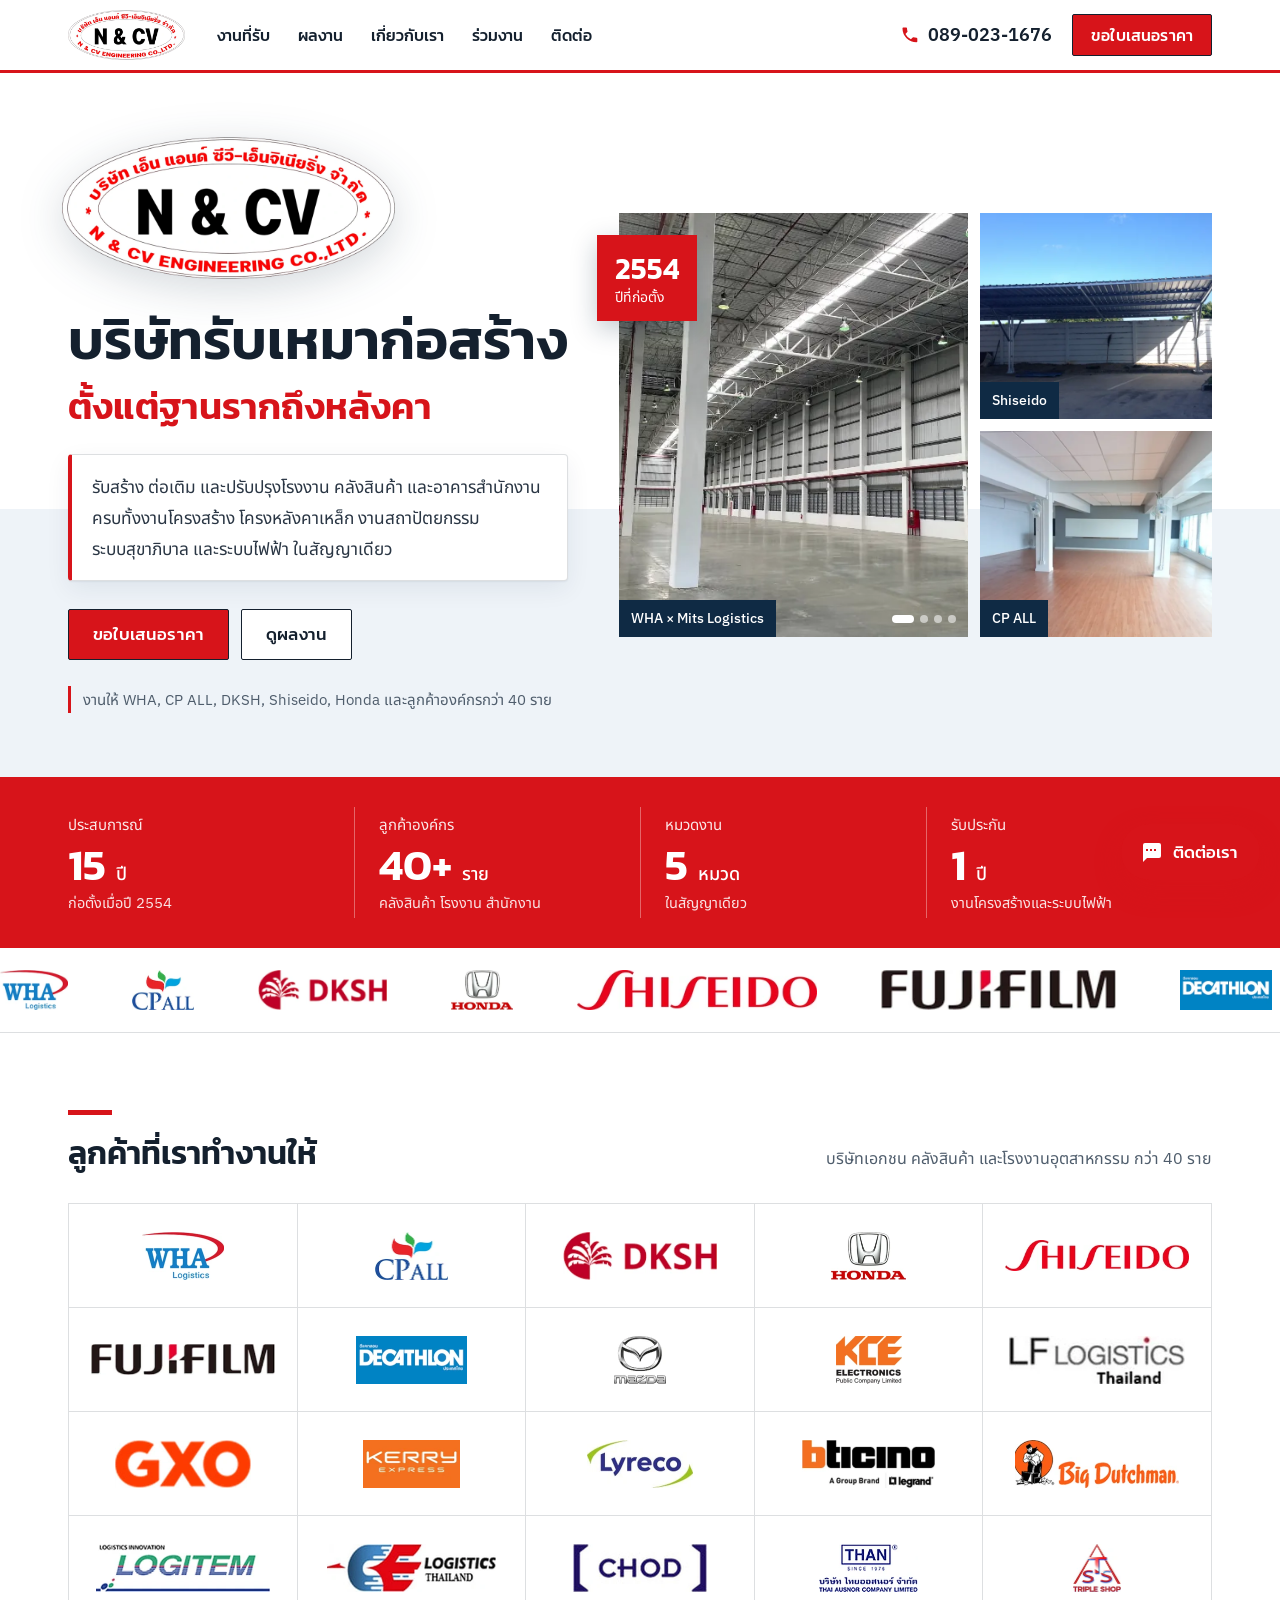
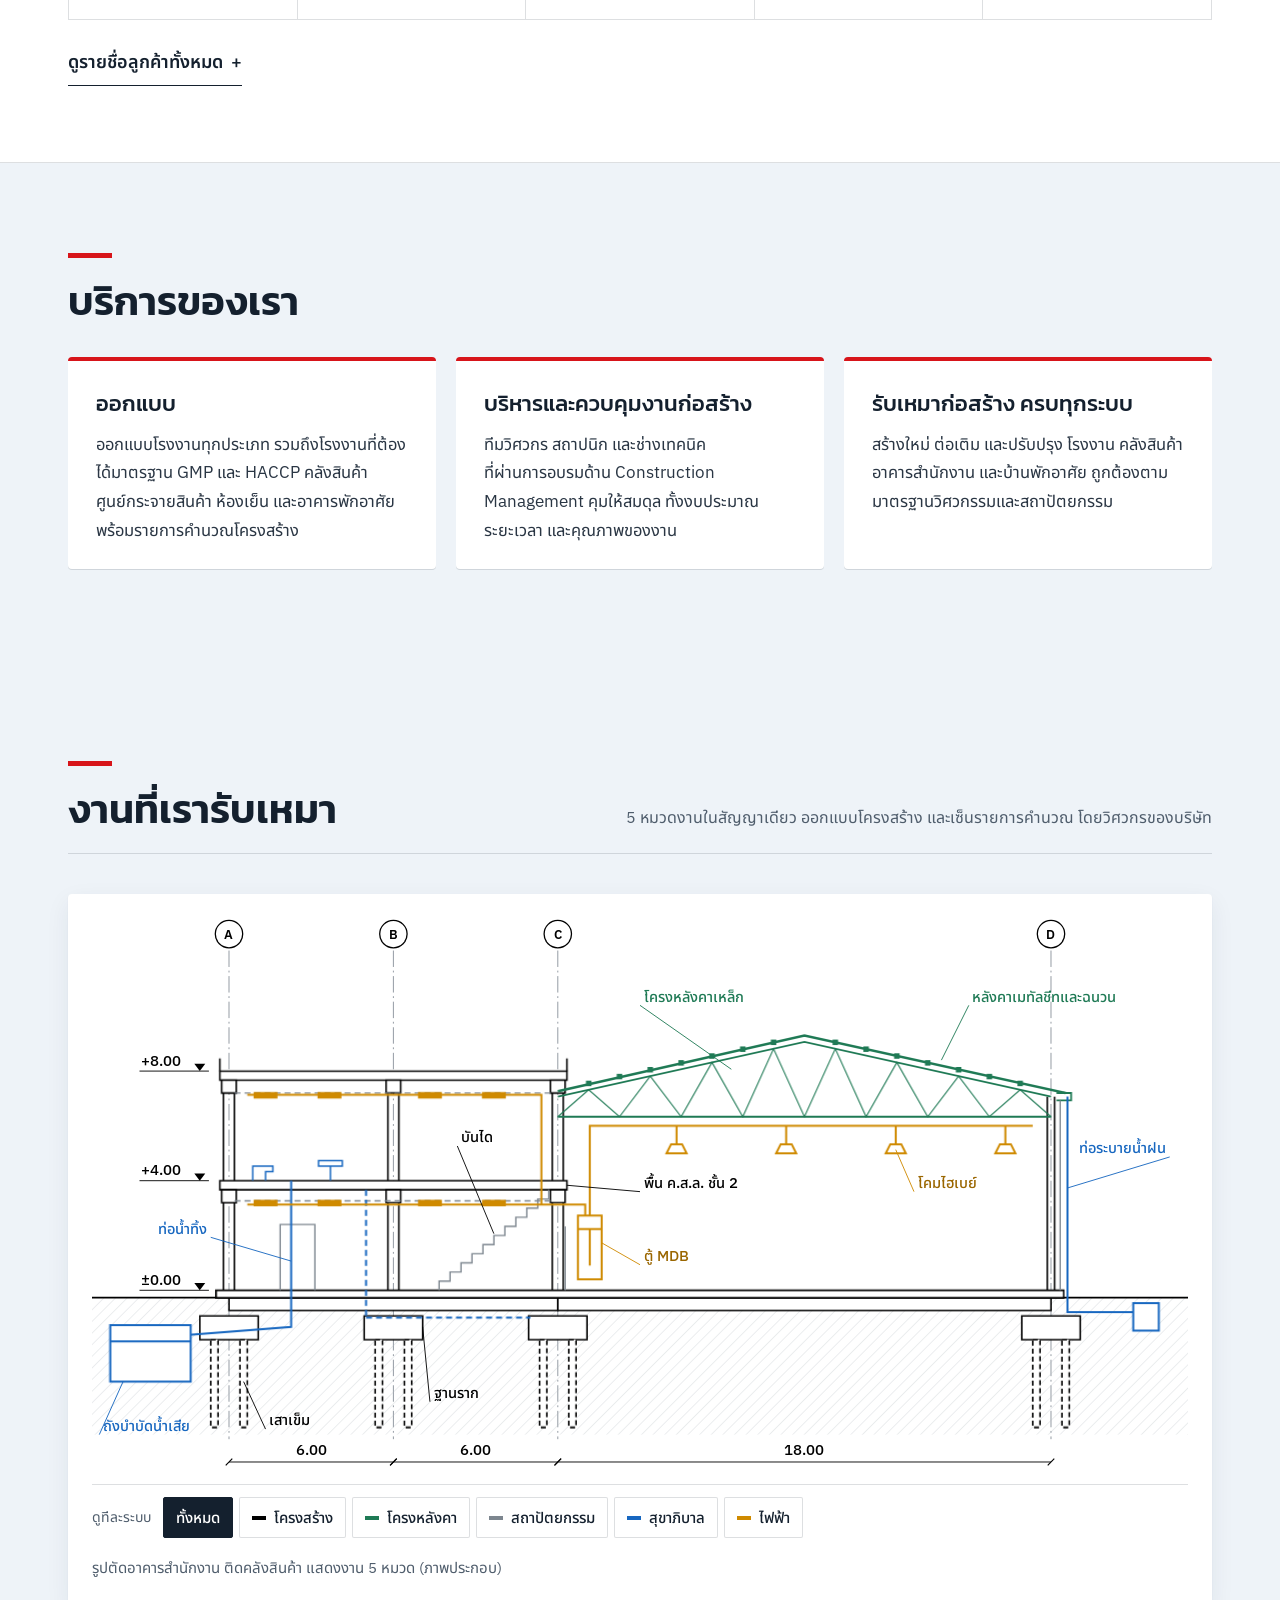
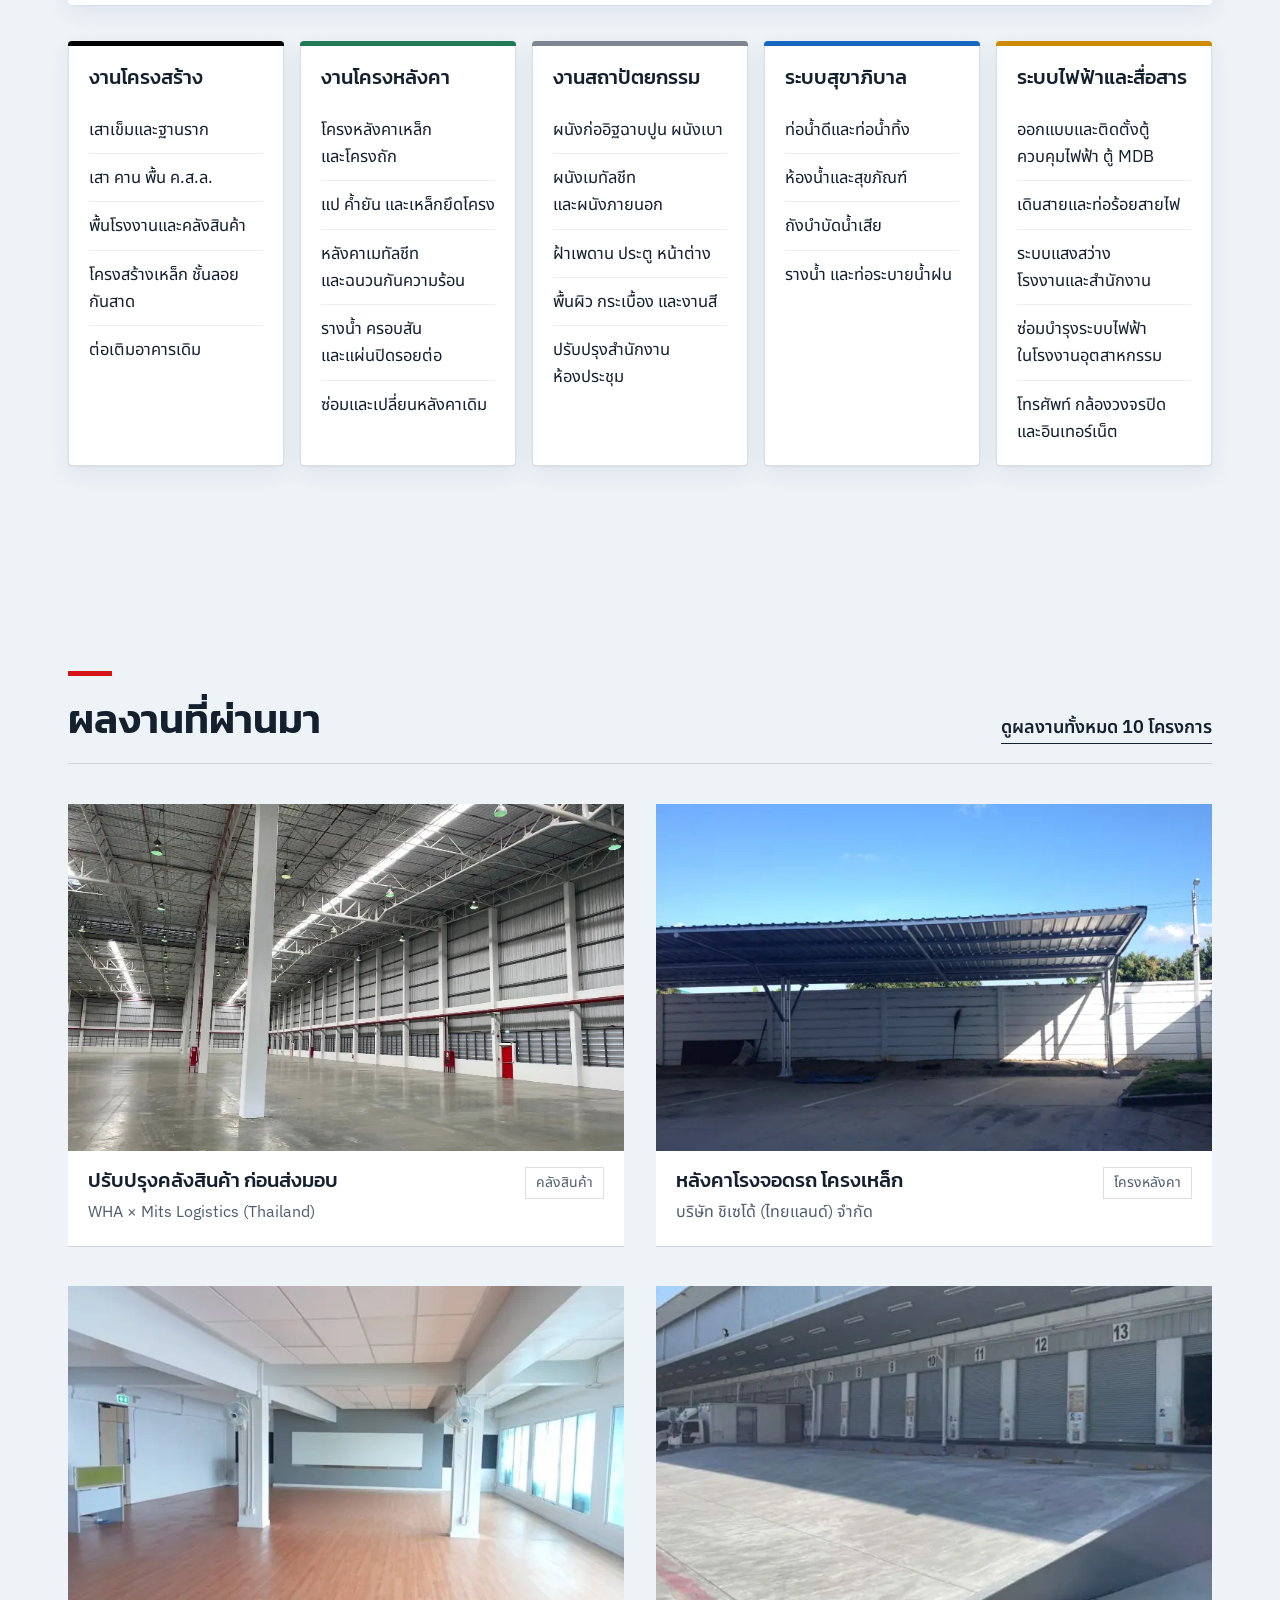
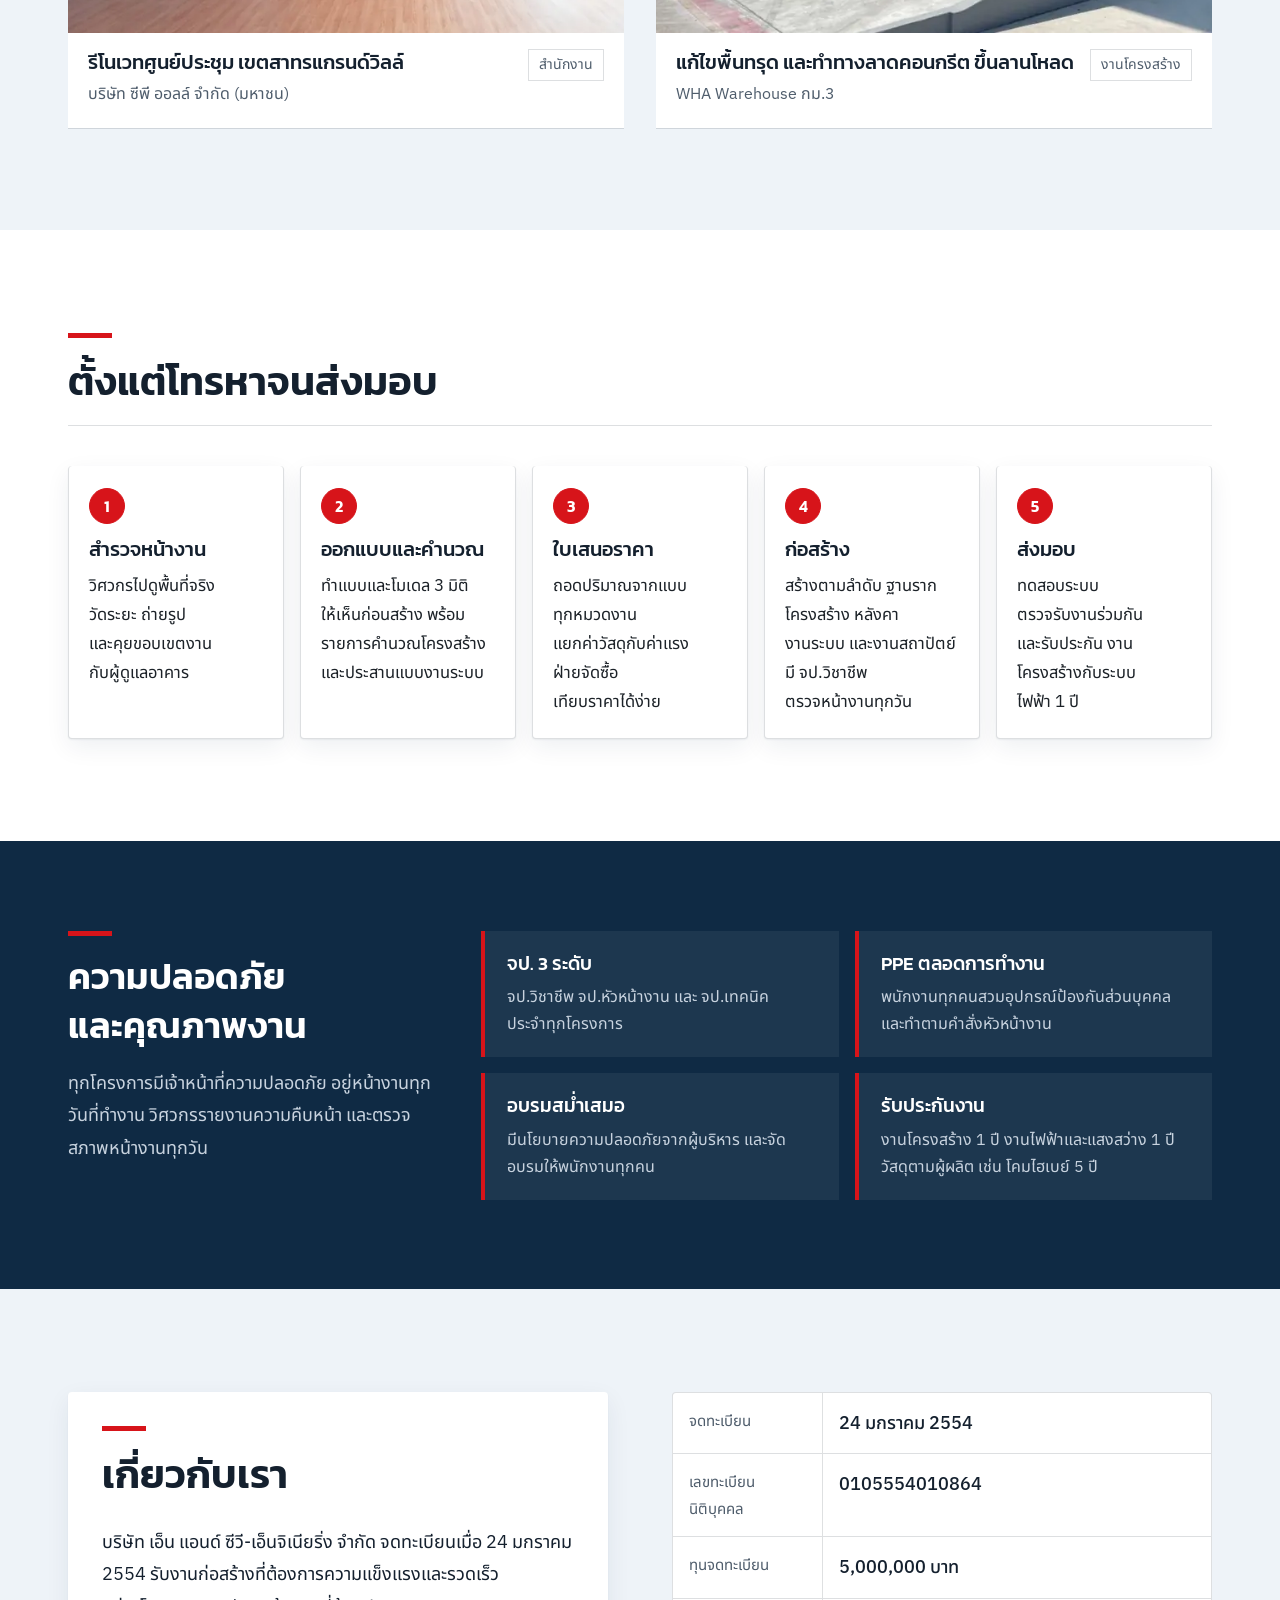
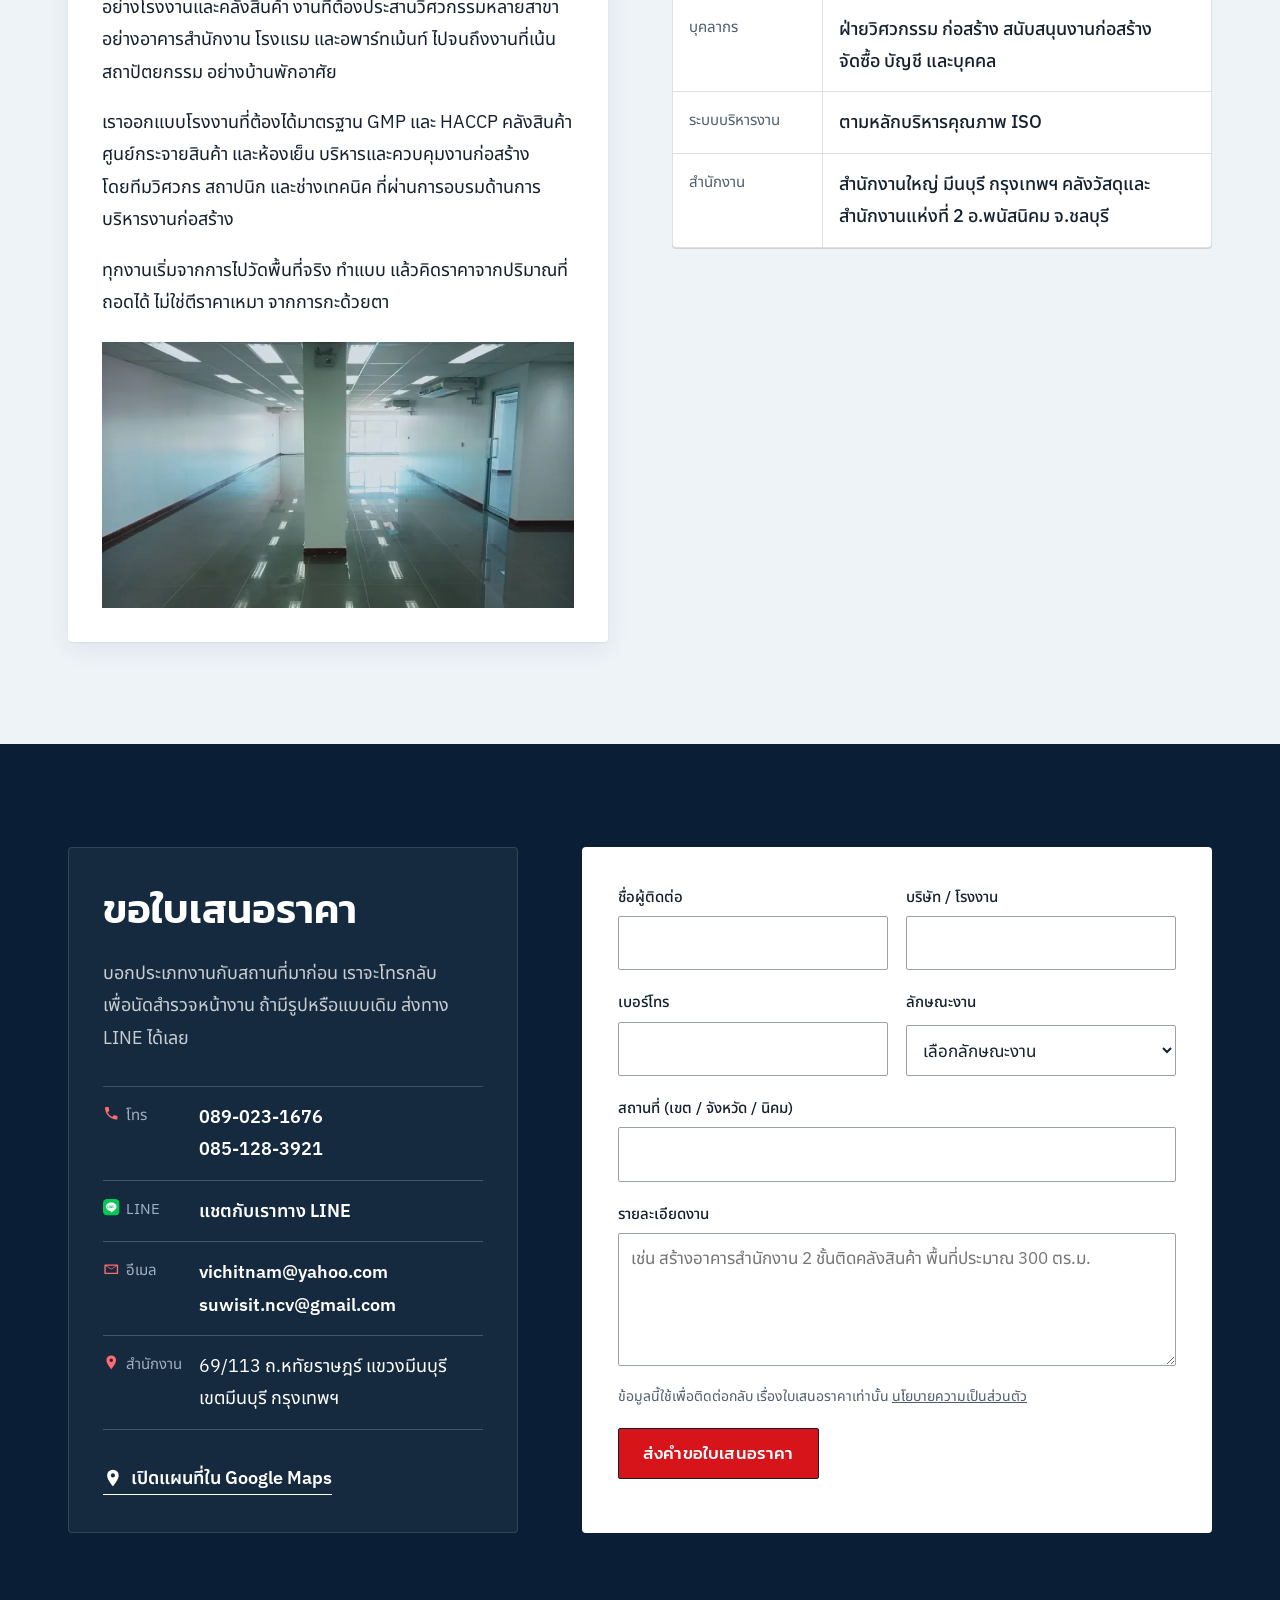
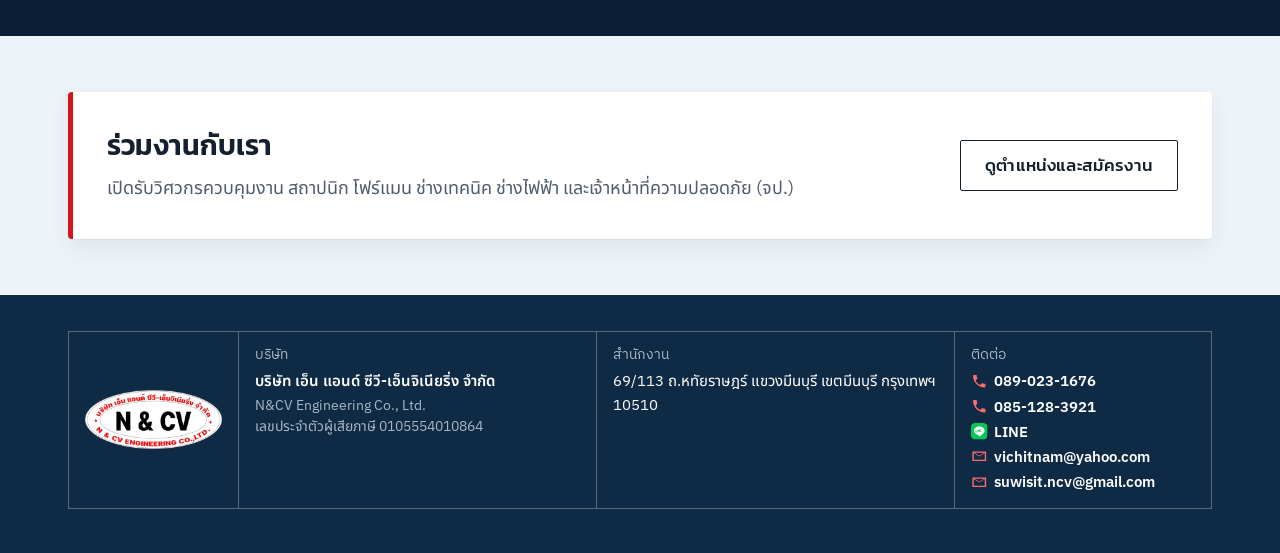
==== commit 01d365b7: "เปิดใช้ฟอร์มส่งเข้าอีเมลบริษัท และเพิ่มอีเมลติดต่อบนเว็บ Co-Authored-By: Claude Opus 5.5 <noreply@an" ====
--- a/index.html
+++ b/index.html
@@ -49,6 +49,7 @@
 <symbol id="i-doc" viewbox="0 0 24 24"><path d="M14 2H6a2 2 0 0 0-2 2v16a2 2 0 0 0 2 2h12a2 2 0 0 0 2-2V8zm-1 7V3.5L18.5 9zM8 13h8v1.5H8zm0 3.5h8V18H8z" fill="currentColor"></path></symbol>
 <symbol id="i-chat" viewbox="0 0 24 24"><path d="M4 3h16a2 2 0 0 1 2 2v11a2 2 0 0 1-2 2H8l-4 4V5a2 2 0 0 1 2-2zm3 6v2h2V9zm4 0v2h2V9zm4 0v2h2V9z" fill="currentColor"></path></symbol>
 <symbol id="i-close" viewbox="0 0 24 24"><path d="M18.3 5.7 12 12l6.3 6.3-1.4 1.4L10.6 13.4 4.3 19.7 2.9 18.3 9.2 12 2.9 5.7 4.3 4.3l6.3 6.3 6.3-6.3z" fill="currentColor" transform="translate(1.1 0)"></path></symbol>
+<symbol id="i-mail" viewbox="0 0 24 24"><path d="M3 5h18a1 1 0 0 1 1 1v12a1 1 0 0 1-1 1H3a1 1 0 0 1-1-1V6a1 1 0 0 1 1-1zm1 2.3V17h16V7.3l-8 5.2zM5.2 7 12 11.4 18.8 7z" fill="currentColor"></path></symbol>
 <symbol id="i-building" viewbox="0 0 24 24"><path d="M3 21V8l9-5 9 5v13h-6v-6H9v6zm6-10h2V9H9zm4 0h2V9h-2z" fill="currentColor"></path></symbol>
 </svg>
 <a class="skip" href="#main">ข้ามไปเนื้อหา</a>
@@ -506,6 +507,7 @@
 <ul class="cinfo">
 <li><span><svg class="ic"><use href="#i-phone"></use></svg>โทร</span><span class="tels"><a href="tel:0890231676">089-023-1676</a><a href="tel:0851283921">085-128-3921</a></span></li>
 <li><span><svg class="ic"><use href="#i-line"></use></svg>LINE</span><a href="https://line.me/ti/p/NKvT3lnW9f" rel="noopener">แชตกับเราทาง LINE</a></li>
+<li><span><svg class="ic"><use href="#i-mail"></use></svg>อีเมล</span><span class="tels"><a href="mailto:vichitnam@yahoo.com">vichitnam@yahoo.com</a><a href="mailto:suwisit.ncv@gmail.com">suwisit.ncv@gmail.com</a></span></li>
 <li><span><svg class="ic"><use href="#i-pin"></use></svg>สำนักงาน</span><address>69/113 <span class="nw">ถ.หทัยราษฎร์</span> <span class="nw">แขวงมีนบุรี</span><br/><span class="nw">เขตมีนบุรี</span> <span class="nw">กรุงเทพฯ</span></address></li>
 </ul>
 <a class="maplink" href="https://www.google.com/maps/search/?api=1&amp;query=69%2F113+%E0%B8%96.%E0%B8%AB%E0%B8%97%E0%B8%B1%E0%B8%A2%E0%B8%A3%E0%B8%B2%E0%B8%A9%E0%B8%8E%E0%B8%A3%E0%B9%8C+%E0%B8%A1%E0%B8%B5%E0%B8%99%E0%B8%9A%E0%B8%B8%E0%B8%A3%E0%B8%B5" rel="noopener"><svg class="ic"><use href="#i-pin"></use></svg>เปิดแผนที่ใน Google Maps</a>
@@ -569,6 +571,8 @@
 <a class="tb__c" href="tel:0890231676"><svg class="ic"><use href="#i-phone"></use></svg>089-023-1676</a>
 <a class="tb__c" href="tel:0851283921"><svg class="ic"><use href="#i-phone"></use></svg>085-128-3921</a>
 <a class="tb__c" href="https://line.me/ti/p/NKvT3lnW9f" rel="noopener"><svg class="ic"><use href="#i-line"></use></svg>LINE</a>
+<a class="tb__c" href="mailto:vichitnam@yahoo.com"><svg class="ic"><use href="#i-mail"></use></svg>vichitnam@yahoo.com</a>
+<a class="tb__c" href="mailto:suwisit.ncv@gmail.com"><svg class="ic"><use href="#i-mail"></use></svg>suwisit.ncv@gmail.com</a>
 </div>
 </div>
 </footer>
@@ -579,11 +583,12 @@
 <a class="fab__item" href="tel:0890231676"><span class="fab__ic fab__ic--tel"><svg><use href="#i-phone"></use></svg></span><span><strong>089-023-1676</strong><small>โทรคุยกับทีมงาน</small></span></a>
 <a class="fab__item" href="tel:0851283921"><span class="fab__ic fab__ic--tel"><svg><use href="#i-phone"></use></svg></span><span><strong>085-128-3921</strong><small>เบอร์สำรอง</small></span></a>
 <a class="fab__item" href="https://line.me/ti/p/NKvT3lnW9f" rel="noopener"><span class="fab__ic"><svg><use href="#i-line"></use></svg></span><span><strong>แชตทาง LINE</strong><small>ส่งรูปหน้างานหรือแบบเดิมได้</small></span></a>
+<a class="fab__item" href="mailto:vichitnam@yahoo.com,suwisit.ncv@gmail.com"><span class="fab__ic fab__ic--navy"><svg><use href="#i-mail"></use></svg></span><span><strong>ส่งอีเมล</strong><small>vichitnam@yahoo.com</small></span></a>
 <a class="fab__item" href="./#contact"><span class="fab__ic fab__ic--red"><svg><use href="#i-doc"></use></svg></span><span><strong>ขอใบเสนอราคา</strong><small>กรอกฟอร์มสั้น ๆ</small></span></a>
 <a class="fab__item" href="https://www.google.com/maps/search/?api=1&amp;query=69%2F113+%E0%B8%96.%E0%B8%AB%E0%B8%97%E0%B8%B1%E0%B8%A2%E0%B8%A3%E0%B8%B2%E0%B8%A9%E0%B8%8E%E0%B8%A3%E0%B9%8C+%E0%B8%A1%E0%B8%B5%E0%B8%99%E0%B8%9A%E0%B8%B8%E0%B8%A3%E0%B8%B5" rel="noopener"><span class="fab__ic fab__ic--navy"><svg><use href="#i-pin"></use></svg></span><span><strong>แผนที่สำนักงาน</strong><small>มีนบุรี กรุงเทพฯ</small></span></a>
 </div>
 <button aria-controls="fab-panel" aria-expanded="false" class="fab__btn" type="button"><svg class="fab__open"><use href="#i-chat"></use></svg><svg class="fab__x"><use href="#i-close"></use></svg><span>ติดต่อเรา</span></button>
 </div>
-<script defer="" src="js/site.js?v=a18d9630"></script>
+<script defer="" src="js/site.js?v=8aafb91c"></script>
 </body>
 </html>
